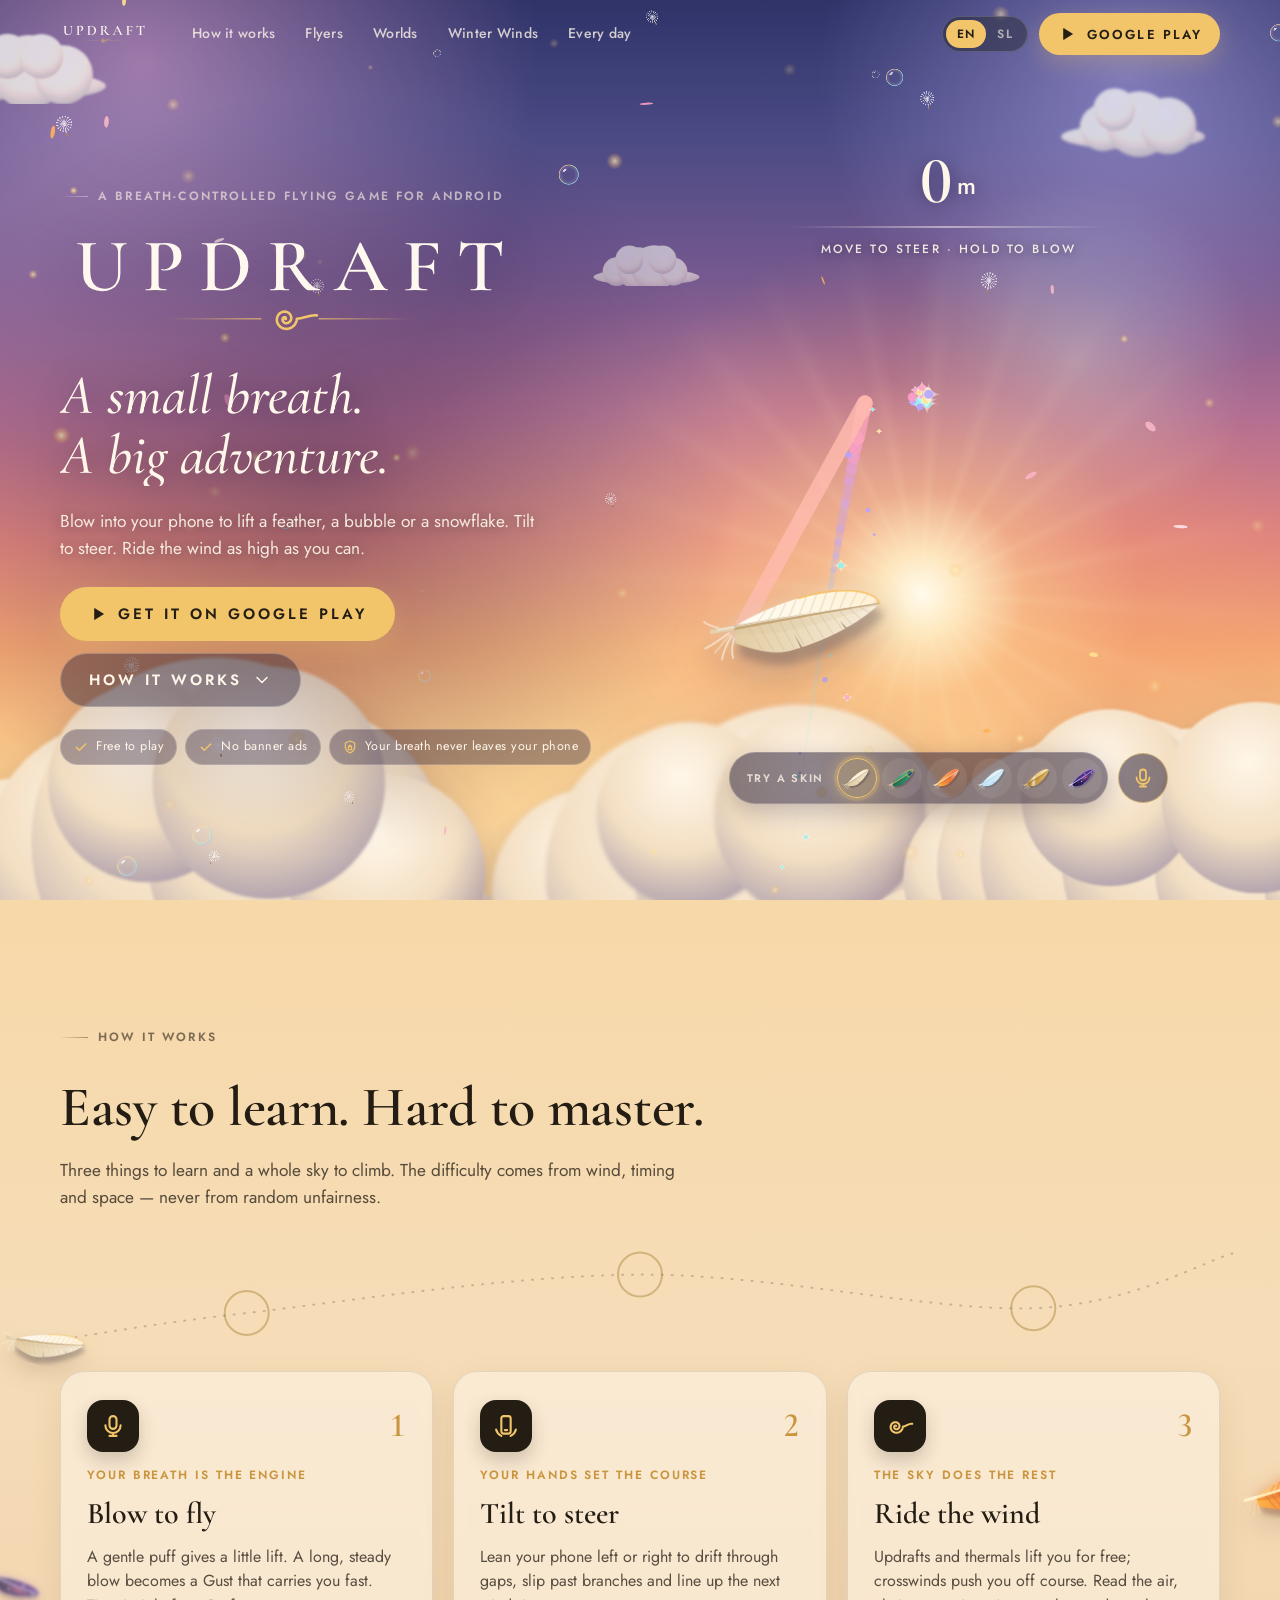
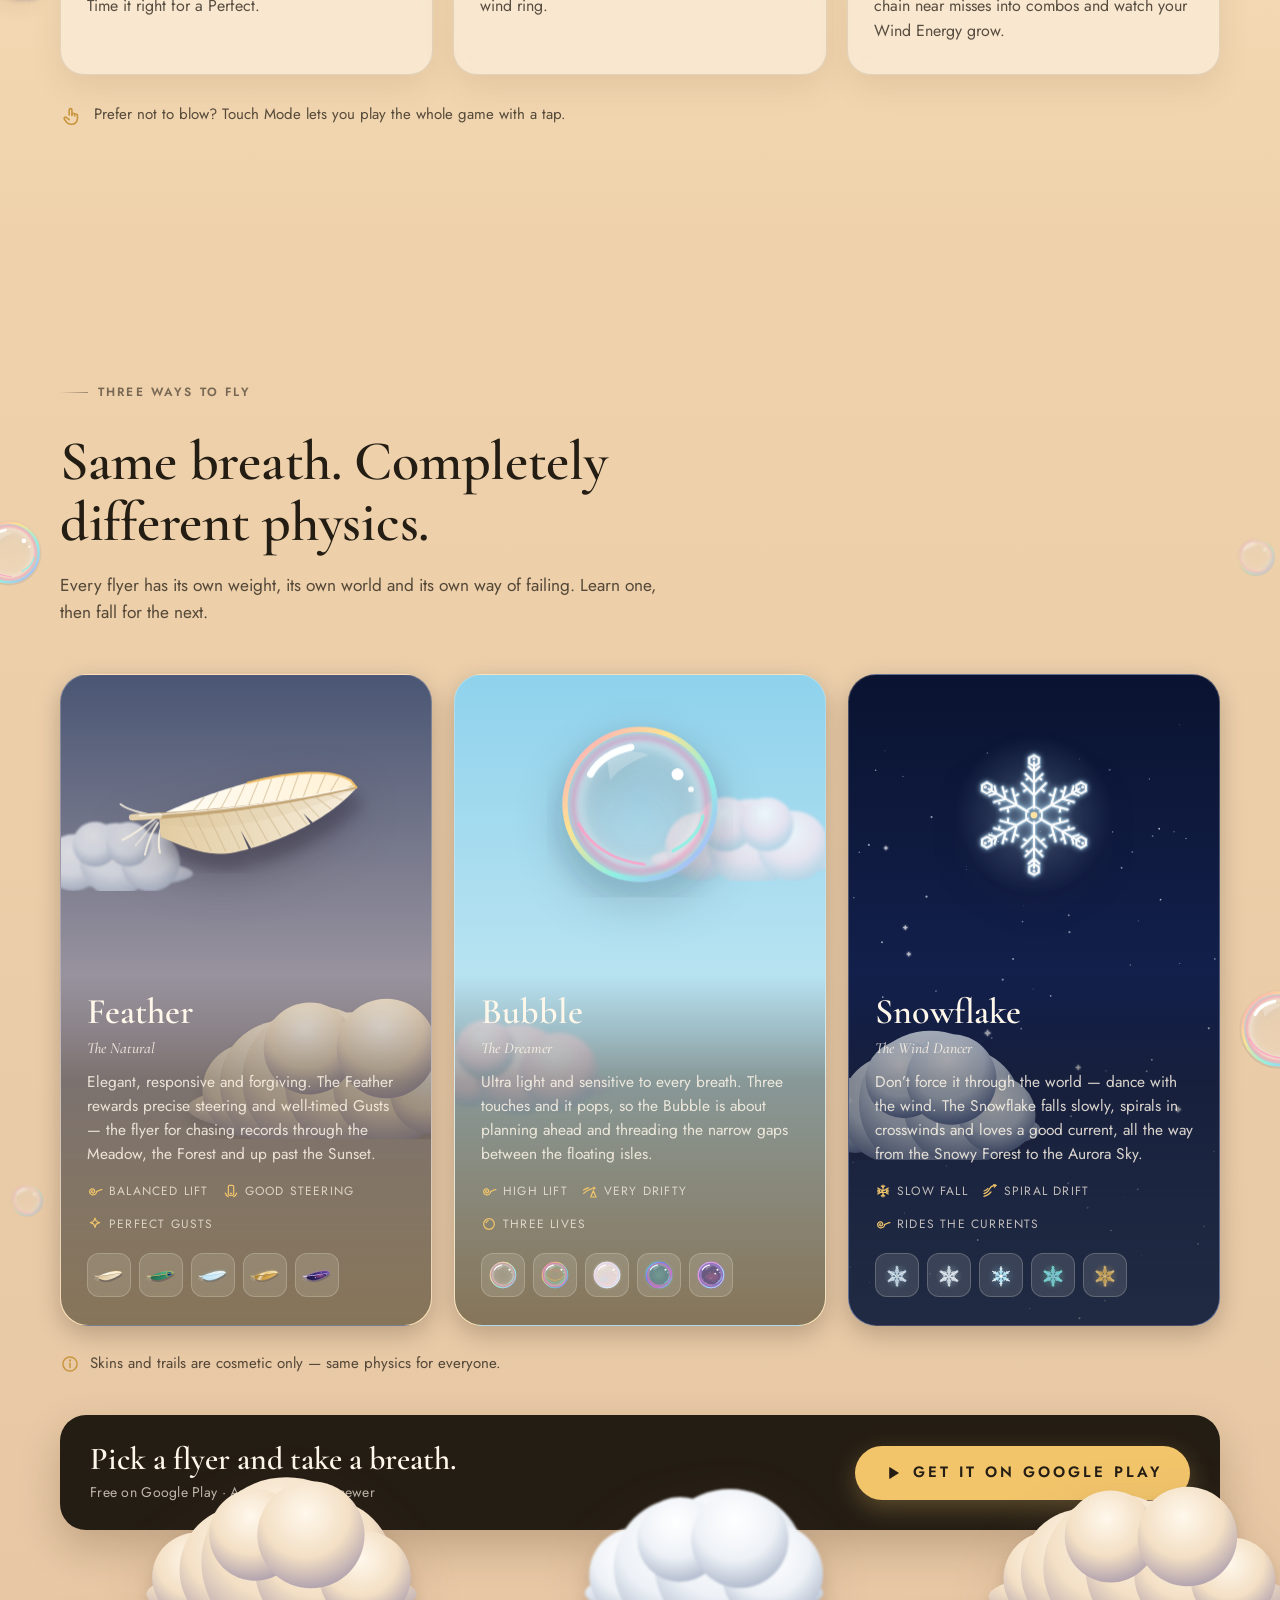
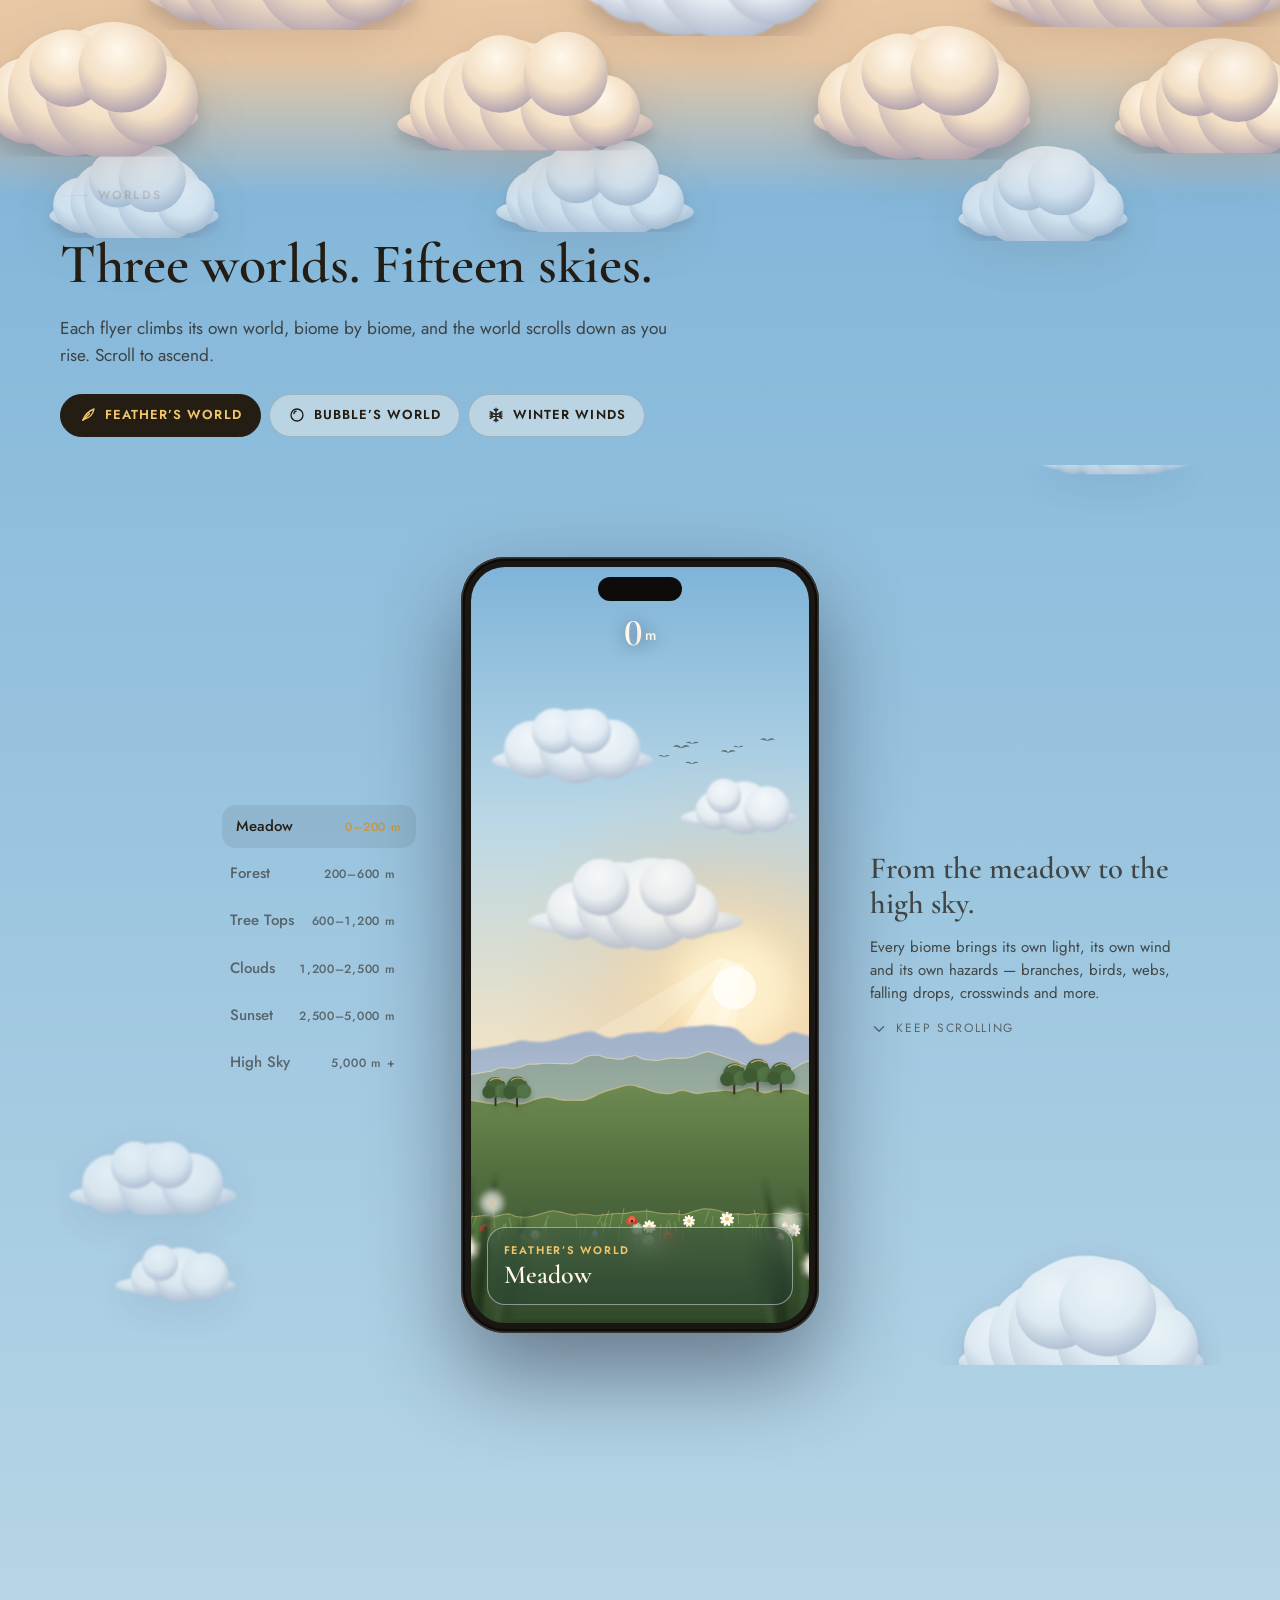
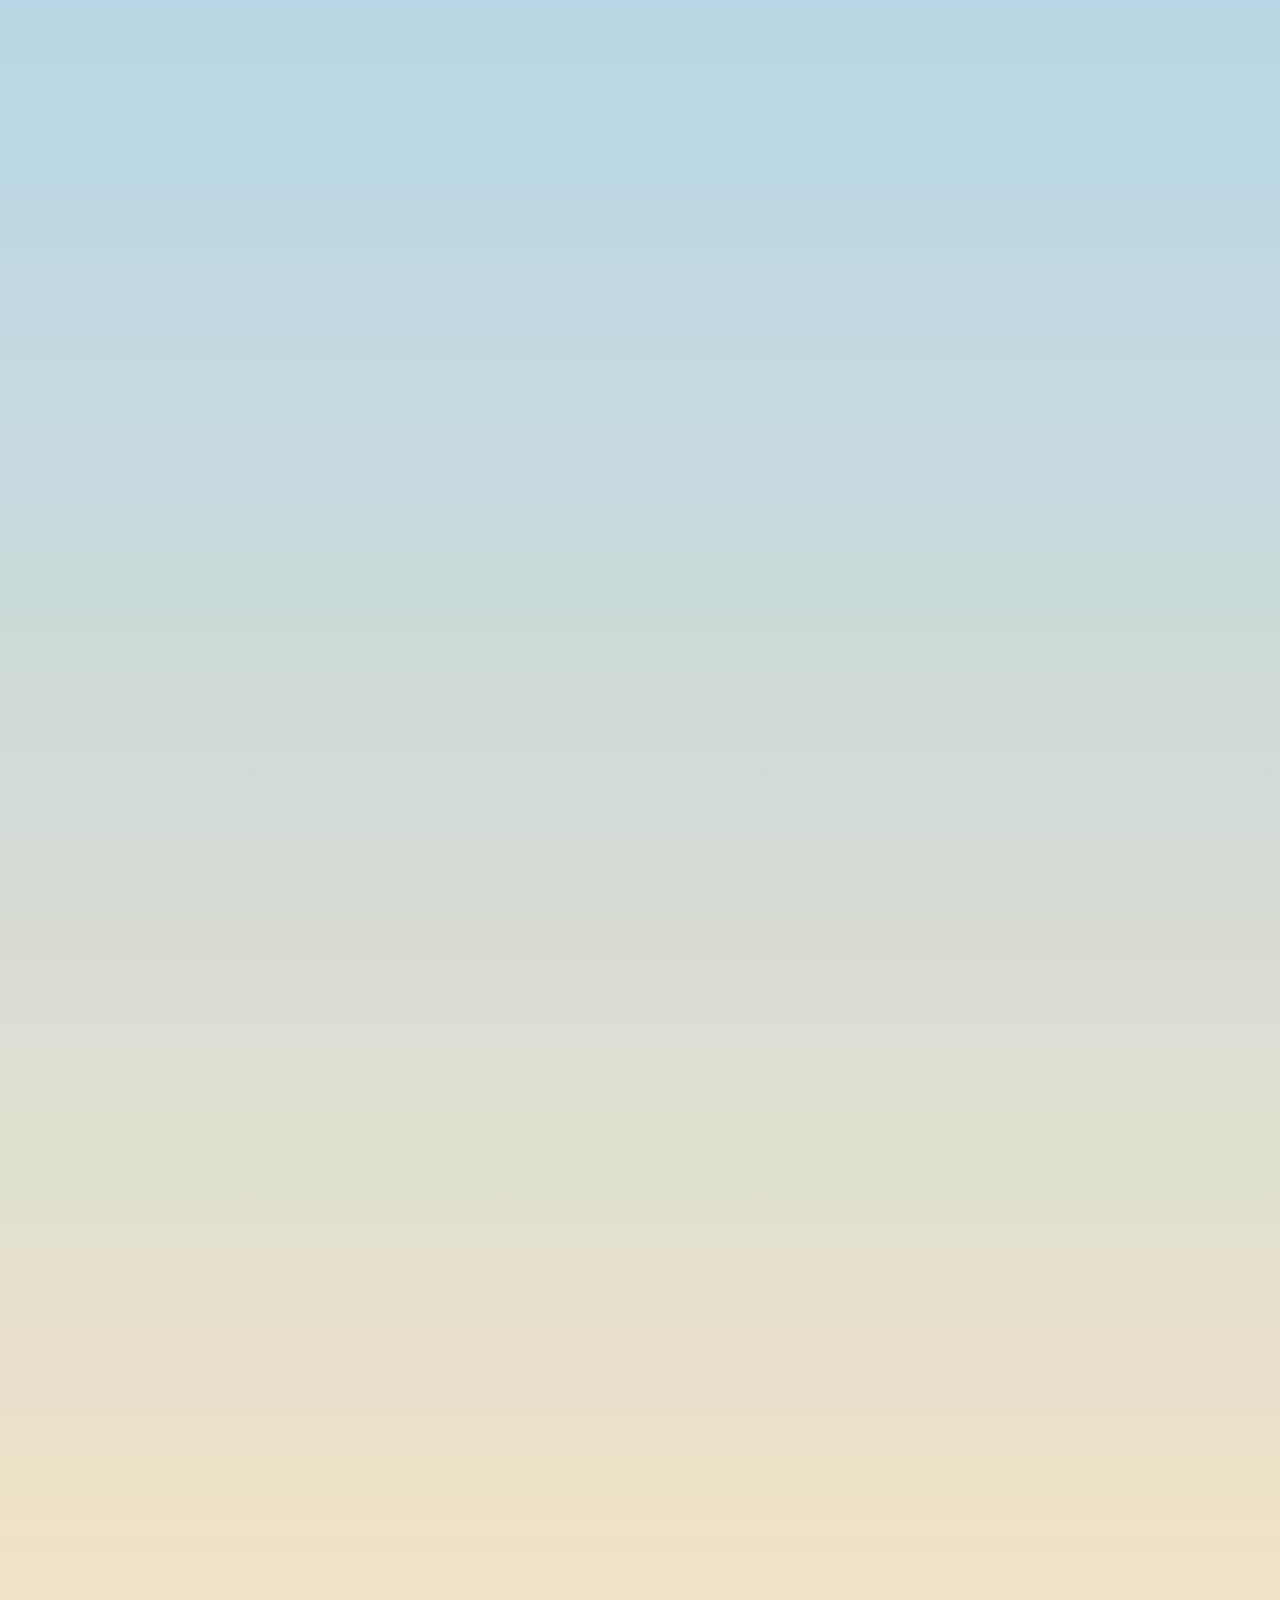
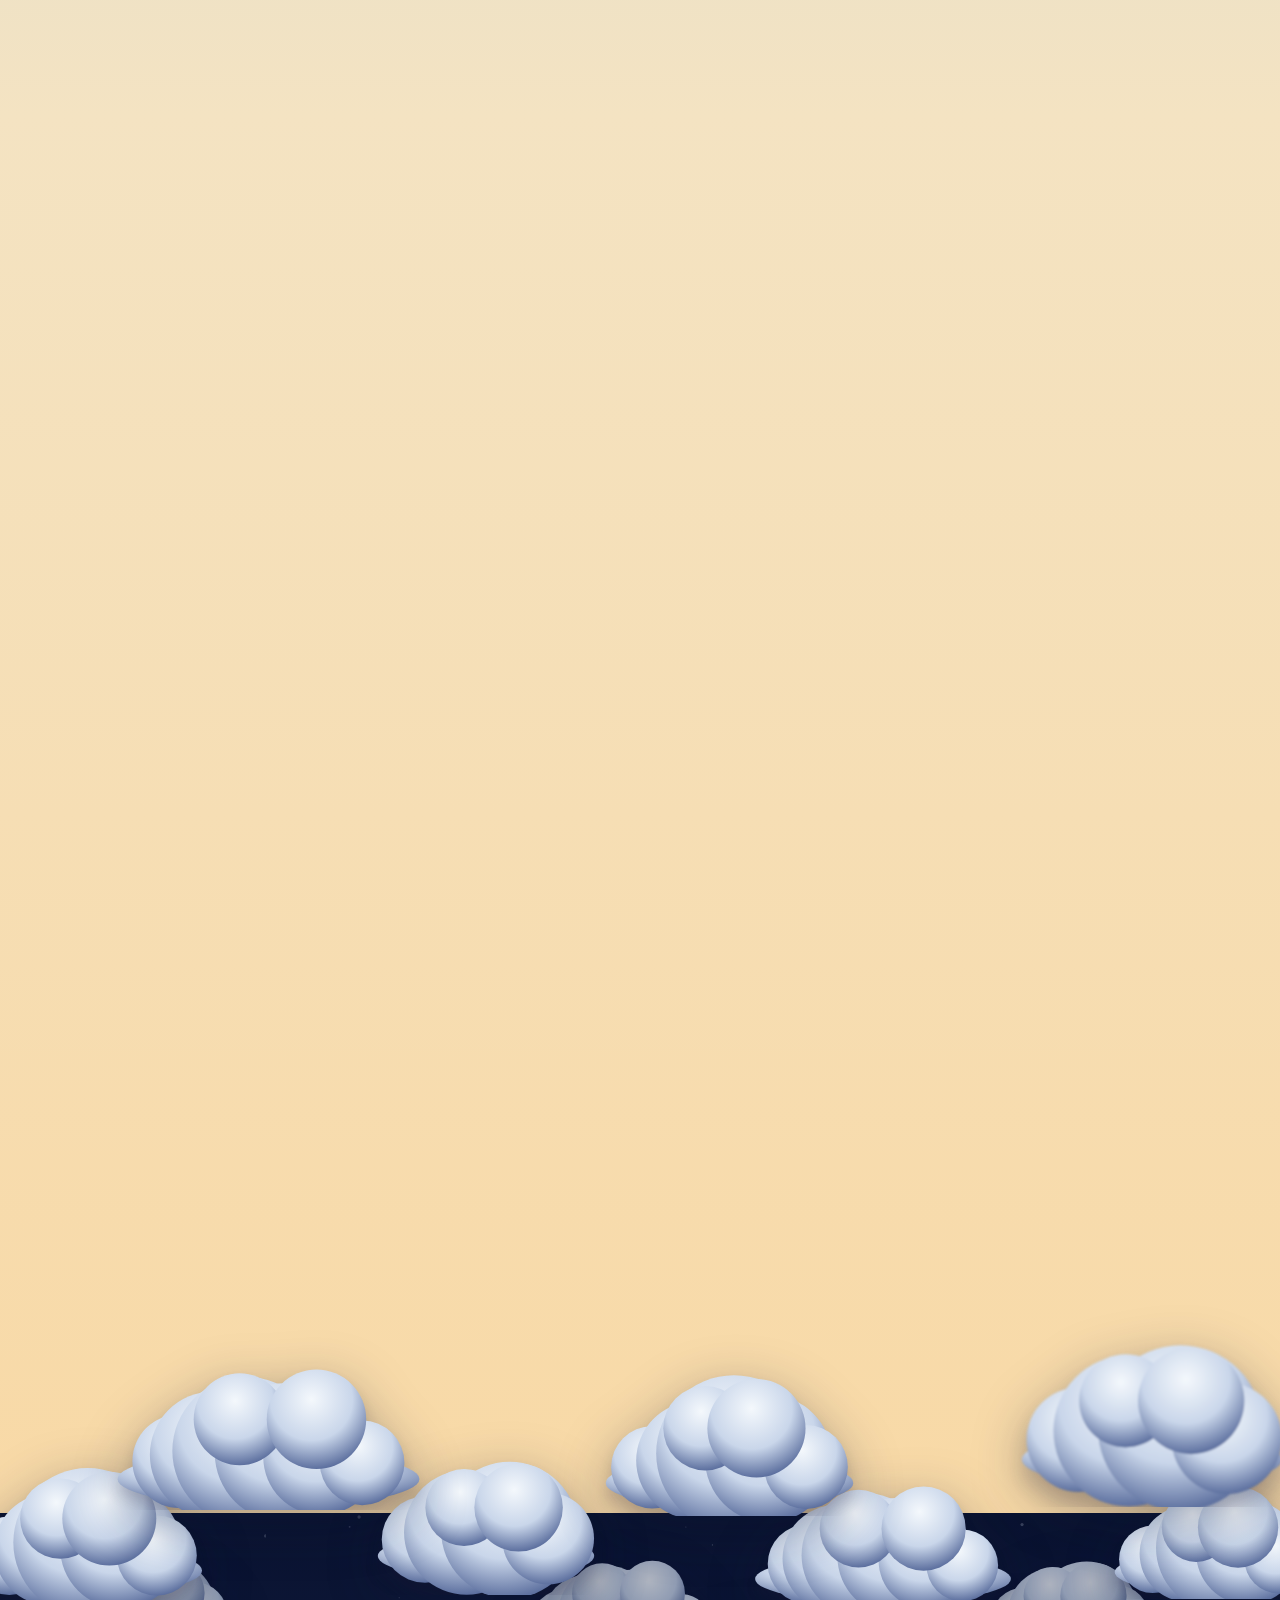
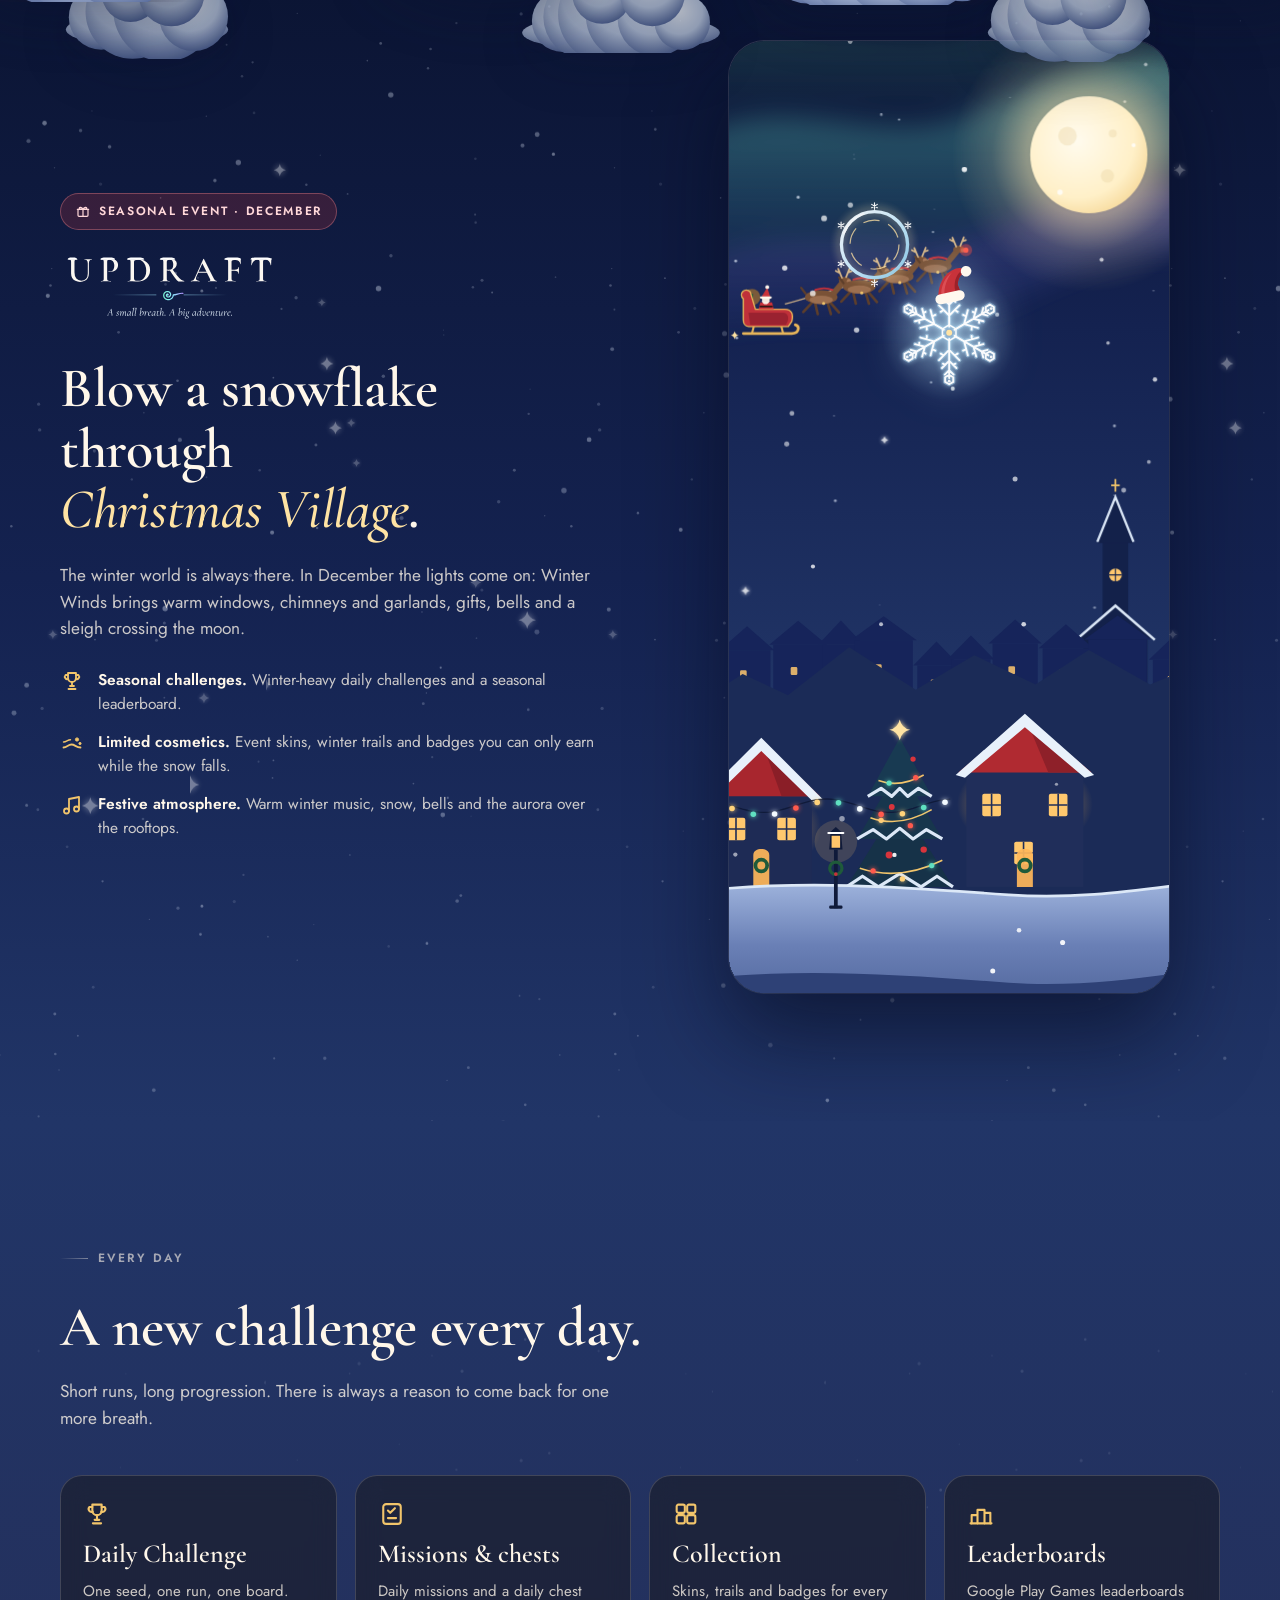
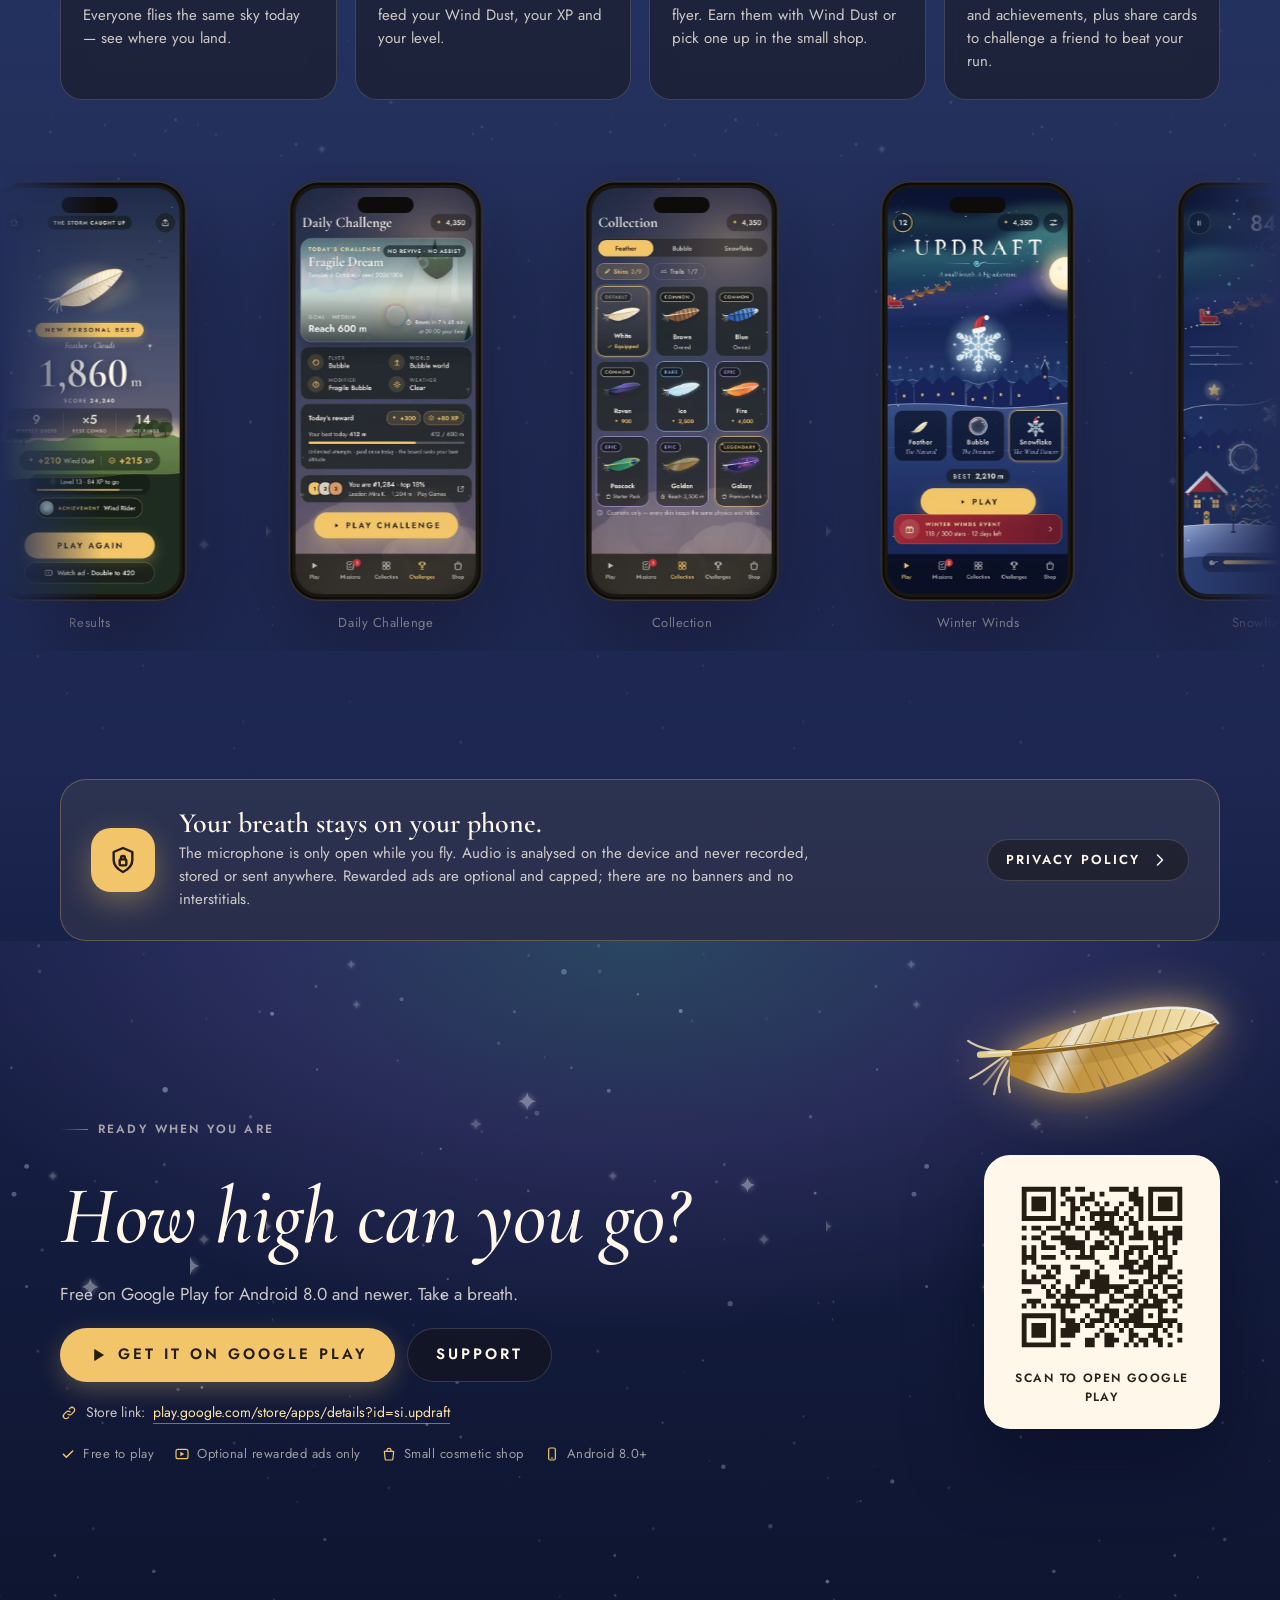
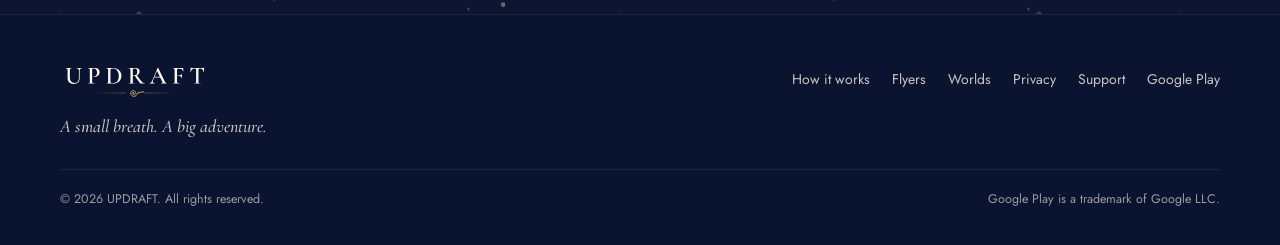
==== index.html @ f716f3a8 "UPDRAFT website" ====
<!DOCTYPE html>
<html lang="en" class="no-js">
<head>
<meta charset="utf-8">
<meta name="viewport" content="width=device-width, initial-scale=1, viewport-fit=cover">
<title>UPDRAFT — A small breath. A big adventure.</title>
<meta name="description" content="UPDRAFT is a breath-controlled flying game for Android. Blow into your phone to lift a feather, a bubble or a snowflake, tilt to steer and ride the wind as high as you can.">
<meta name="theme-color" content="#4A5674">
<link rel="canonical" href="https://deniskorinsek.github.io/Updraft-Web/">
<meta property="og:type" content="website">
<meta property="og:title" content="UPDRAFT — A small breath. A big adventure.">
<meta property="og:description" content="Blow into your phone to lift a feather, a bubble or a snowflake. Tilt to steer. Ride the wind as high as you can. Free on Google Play.">
<meta property="og:image" content="https://deniskorinsek.github.io/Updraft-Web/assets/brand/og.jpg">
<meta property="og:image:width" content="1200">
<meta property="og:image:height" content="630">
<meta property="og:url" content="https://deniskorinsek.github.io/Updraft-Web/">
<meta property="og:locale" content="en_US">
<meta property="og:locale:alternate" content="sl_SI">
<meta name="twitter:card" content="summary_large_image">
<link rel="icon" href="assets/brand/favicon-32.png" sizes="32x32">
<link rel="icon" href="assets/brand/icon.svg" type="image/svg+xml">
<link rel="apple-touch-icon" href="assets/brand/apple-touch-icon.png">
<link rel="manifest" href="site.webmanifest">
<link rel="preload" href="assets/fonts/cormorant-garamond-latin-600-normal.woff2" as="font" type="font/woff2" crossorigin>
<link rel="preload" href="assets/fonts/cormorant-garamond-latin-500-italic.woff2" as="font" type="font/woff2" crossorigin>
<link rel="preload" href="assets/fonts/jost-latin-400-normal.woff2" as="font" type="font/woff2" crossorigin>
<link rel="stylesheet" href="assets/fonts/fonts.css">
<link rel="stylesheet" href="css/site.css">
<script>document.documentElement.className = document.documentElement.className.replace('no-js', 'js');</script>
<script type="application/ld+json">
{"@context":"https://schema.org","@type":"VideoGame","name":"UPDRAFT","applicationCategory":"Game","operatingSystem":"Android","gamePlatform":"Android","description":"A breath-controlled flying game. Blow into your phone to lift a feather, a bubble or a snowflake, tilt to steer and ride the wind as high as you can.","offers":{"@type":"Offer","price":"0","priceCurrency":"EUR"},"genre":["Arcade","Casual","Skill"]}
</script>
</head>
<body>
<svg xmlns="http://www.w3.org/2000/svg" style="display:none"><symbol id="i-mic" viewBox="0 0 24 24"><path d="M12,3.5 H12 A3,3 0 0 1 15,6.5 V11.5 A3,3 0 0 1 12,14.5 H12 A3,3 0 0 1 9,11.5 V6.5 A3,3 0 0 1 12,3.5 Z" fill="none" stroke="currentColor" stroke-width="1.8" stroke-linecap="round" stroke-linejoin="round"/><path d="M5.5 11.5a6.5 6.5 0 0 0 13 0M12 18v2.5M9 20.5h6" fill="none" stroke="currentColor" stroke-width="1.8" stroke-linecap="round" stroke-linejoin="round"/></symbol><symbol id="i-tilt" viewBox="0 0 24 24"><path d="M10,3.5 H14 A2,2 0 0 1 16,5.5 V16.5 A2,2 0 0 1 14,18.5 H10 A2,2 0 0 1 8,16.5 V5.5 A2,2 0 0 1 10,3.5 Z" fill="none" stroke="currentColor" stroke-width="1.8" stroke-linecap="round" stroke-linejoin="round"/><path d="M3.5 15a8.5 8.5 0 0 0 4.5 5.5M20.5 15a8.5 8.5 0 0 1-4.5 5.5" fill="none" stroke="currentColor" stroke-width="1.8" stroke-linecap="round" stroke-linejoin="round"/><path d="M11 15.5h2" fill="none" stroke="currentColor" stroke-width="1.8" stroke-linecap="round" stroke-linejoin="round"/></symbol><symbol id="i-wind" viewBox="0 0 24 24"><path d="M8.69,11.93 L8.59,11.82 L8.47,11.73 L8.32,11.67 L8.14,11.63 L7.95,11.64 L7.75,11.69 L7.55,11.78 L7.36,11.92 L7.2,12.11 L7.07,12.33 L6.97,12.59 L6.93,12.88 L6.95,13.18 L7.02,13.49 L7.16,13.79 L7.35,14.08 L7.61,14.33 L7.92,14.54 L8.28,14.69 L8.68,14.78 L9.1,14.8 L9.53,14.73 L9.95,14.58 L10.36,14.36 L10.72,14.05 L11.04,13.67 L11.28,13.23 L11.45,12.73 L11.53,12.2 L11.51,11.65 L11.39,11.1 L11.17,10.56 L10.85,10.06 L10.43,9.62 L9.92,9.24 L9.35,8.96 L8.72,8.78 L8.05,8.72 L7.37,8.78 L6.7,8.96 L6.05,9.26 L5.46,9.69 L4.94,10.22 L4.52,10.85 L4.21,11.56 L4.02,12.32 L3.98,13.13 L4.08,13.94 L4.32,14.73 L4.72,15.48 L5.24,16.17 L5.89,16.75 L6.65,17.22 L7.49,17.56 L8.4,17.74 L9.33,17.76 L10.27,17.61 L11.18,17.29 L12.04,16.81 L12.81,16.18 L13.46,15.41 L13.97,14.52 L14.32,13.54 L14.5,12.5 C17.3,12.5 19.3,9.5 22.5,10.1" fill="none" stroke="currentColor" stroke-width="1.8" stroke-linecap="round" stroke-linejoin="round"/></symbol><symbol id="i-wind_dust" viewBox="0 0 24 24"><path d="M12 3c.6 4.2 2.8 6.4 7 7-4.2.6-6.4 2.8-7 7-.6-4.2-2.8-6.4-7-7 4.2-.6 6.4-2.8 7-7z" fill="currentColor"/></symbol><symbol id="i-leaderboard" viewBox="0 0 24 24"><path d="M4 20V13h5v7M9 20V8.5h6V20M15 20v-9h5v9" fill="none" stroke="currentColor" stroke-width="1.8" stroke-linecap="round" stroke-linejoin="round"/><path d="M3 20h18" fill="none" stroke="currentColor" stroke-width="1.8" stroke-linecap="round" stroke-linejoin="round"/></symbol><symbol id="i-calendar" viewBox="0 0 24 24"><path d="M6.5,5.5 H17.5 A2.5,2.5 0 0 1 20,8.0 V17.5 A2.5,2.5 0 0 1 17.5,20.0 H6.5 A2.5,2.5 0 0 1 4,17.5 V8.0 A2.5,2.5 0 0 1 6.5,5.5 Z" fill="none" stroke="currentColor" stroke-width="1.8" stroke-linecap="round" stroke-linejoin="round"/><path d="M4 10h16M8.5 3.5v4M15.5 3.5v4" fill="none" stroke="currentColor" stroke-width="1.8" stroke-linecap="round" stroke-linejoin="round"/></symbol><symbol id="i-challenges" viewBox="0 0 24 24"><path d="M8 4h8v5a4 4 0 0 1-8 0V4z" fill="none" stroke="currentColor" stroke-width="1.8" stroke-linecap="round" stroke-linejoin="round"/><path d="M8 6H5.5a2.5 2.5 0 0 0 2.8 4M16 6h2.5a2.5 2.5 0 0 1-2.8 4" fill="none" stroke="currentColor" stroke-width="1.8" stroke-linecap="round" stroke-linejoin="round"/><path d="M12 13v4M8.5 20h7M10 17h4" fill="none" stroke="currentColor" stroke-width="1.8" stroke-linecap="round" stroke-linejoin="round"/></symbol><symbol id="i-collection" viewBox="0 0 24 24"><path d="M5.5,4 H9.5 A1.5,1.5 0 0 1 11,5.5 V9.5 A1.5,1.5 0 0 1 9.5,11 H5.5 A1.5,1.5 0 0 1 4,9.5 V5.5 A1.5,1.5 0 0 1 5.5,4 Z" fill="none" stroke="currentColor" stroke-width="1.8" stroke-linecap="round" stroke-linejoin="round"/><path d="M14.5,4 H18.5 A1.5,1.5 0 0 1 20,5.5 V9.5 A1.5,1.5 0 0 1 18.5,11 H14.5 A1.5,1.5 0 0 1 13,9.5 V5.5 A1.5,1.5 0 0 1 14.5,4 Z" fill="none" stroke="currentColor" stroke-width="1.8" stroke-linecap="round" stroke-linejoin="round"/><path d="M5.5,13 H9.5 A1.5,1.5 0 0 1 11,14.5 V18.5 A1.5,1.5 0 0 1 9.5,20 H5.5 A1.5,1.5 0 0 1 4,18.5 V14.5 A1.5,1.5 0 0 1 5.5,13 Z" fill="none" stroke="currentColor" stroke-width="1.8" stroke-linecap="round" stroke-linejoin="round"/><path d="M14.5,13 H18.5 A1.5,1.5 0 0 1 20,14.5 V18.5 A1.5,1.5 0 0 1 18.5,20 H14.5 A1.5,1.5 0 0 1 13,18.5 V14.5 A1.5,1.5 0 0 1 14.5,13 Z" fill="none" stroke="currentColor" stroke-width="1.8" stroke-linecap="round" stroke-linejoin="round"/></symbol><symbol id="i-trail" viewBox="0 0 24 24"><path d="M3.5 16.5c3.5 0 4.5-3 8-3s4.5 3 9 3" fill="none" stroke="currentColor" stroke-width="1.8" stroke-linecap="round" stroke-linejoin="round"/><path d="M3.5 11c3 0 4-2.2 7-2.2" fill="none" stroke="currentColor" stroke-width="1.4" stroke-linecap="round" stroke-linejoin="round"/><path d="M15.4,8.5 a1.6,1.6 0 1,0 3.2,0 a1.6,1.6 0 1,0 -3.2,0" fill="currentColor"/><path d="M18.9,12.5 a1.1,1.1 0 1,0 2.2,0 a1.1,1.1 0 1,0 -2.2,0" fill="currentColor"/></symbol><symbol id="i-badge" viewBox="0 0 24 24"><path d="M6.5,9.5 a5.5,5.5 0 1,0 11.0,0 a5.5,5.5 0 1,0 -11.0,0" fill="none" stroke="currentColor" stroke-width="1.8" stroke-linecap="round" stroke-linejoin="round"/><path d="M9 14.2L7.6 20.5l4.4-2.3 4.4 2.3-1.4-6.3" fill="none" stroke="currentColor" stroke-width="1.8" stroke-linecap="round" stroke-linejoin="round"/></symbol><symbol id="i-privacy" viewBox="0 0 24 24"><path d="M12 3l7 3v6c0 4-3 7-7 9-4-2-7-5-7-9V6z" fill="none" stroke="currentColor" stroke-width="1.8" stroke-linecap="round" stroke-linejoin="round"/><path d="M10.5,11.5 H13.5 A1,1 0 0 1 14.5,12.5 V15.0 A1,1 0 0 1 13.5,16.0 H10.5 A1,1 0 0 1 9.5,15.0 V12.5 A1,1 0 0 1 10.5,11.5 Z" fill="none" stroke="currentColor" stroke-width="1.8" stroke-linecap="round" stroke-linejoin="round"/><path d="M10.5 11.5v-1a1.5 1.5 0 0 1 3 0v1" fill="none" stroke="currentColor" stroke-width="1.8" stroke-linecap="round" stroke-linejoin="round"/></symbol><symbol id="i-touch" viewBox="0 0 24 24"><path d="M10 11V5.5a1.5 1.5 0 0 1 3 0v6" fill="none" stroke="currentColor" stroke-width="1.8" stroke-linecap="round" stroke-linejoin="round"/><path d="M13 10.5a1.5 1.5 0 0 1 3 0v1.5M16 11.2a1.5 1.5 0 0 1 3 .3V15a6 6 0 0 1-6 6h-1.2a6 6 0 0 1-4.6-2.2L4.8 15.6a1.5 1.5 0 0 1 2.3-1.9L10 16" fill="none" stroke="currentColor" stroke-width="1.8" stroke-linecap="round" stroke-linejoin="round"/></symbol><symbol id="i-download" viewBox="0 0 24 24"><path d="M12 4v11M7.5 10.5L12 15l4.5-4.5" fill="none" stroke="currentColor" stroke-width="1.8" stroke-linecap="round" stroke-linejoin="round"/><path d="M5 19.5h14" fill="none" stroke="currentColor" stroke-width="1.8" stroke-linecap="round" stroke-linejoin="round"/></symbol><symbol id="i-external" viewBox="0 0 24 24"><path d="M14 4h6v6M20 4l-8.5 8.5" fill="none" stroke="currentColor" stroke-width="1.8" stroke-linecap="round" stroke-linejoin="round"/><path d="M18 14v4.5a1.5 1.5 0 0 1-1.5 1.5h-11A1.5 1.5 0 0 1 4 18.5v-11A1.5 1.5 0 0 1 5.5 6H10" fill="none" stroke="currentColor" stroke-width="1.8" stroke-linecap="round" stroke-linejoin="round"/></symbol><symbol id="i-language" viewBox="0 0 24 24"><path d="M3.5,12 a8.5,8.5 0 1,0 17.0,0 a8.5,8.5 0 1,0 -17.0,0" fill="none" stroke="currentColor" stroke-width="1.8" stroke-linecap="round" stroke-linejoin="round"/><path d="M3.5 12h17M12 3.5c2.5 2.4 3.6 5.2 3.6 8.5s-1.1 6.1-3.6 8.5c-2.5-2.4-3.6-5.2-3.6-8.5S9.5 5.9 12 3.5z" fill="none" stroke="currentColor" stroke-width="1.8" stroke-linecap="round" stroke-linejoin="round"/></symbol><symbol id="i-close" viewBox="0 0 24 24"><path d="M6 6l12 12M18 6L6 18" fill="none" stroke="currentColor" stroke-width="1.8" stroke-linecap="round" stroke-linejoin="round"/></symbol><symbol id="i-chevron_right" viewBox="0 0 24 24"><path d="M9 6l6 6-6 6" fill="none" stroke="currentColor" stroke-width="1.8" stroke-linecap="round" stroke-linejoin="round"/></symbol><symbol id="i-chevron_down" viewBox="0 0 24 24"><path d="M6 9l6 6 6-6" fill="none" stroke="currentColor" stroke-width="1.8" stroke-linecap="round" stroke-linejoin="round"/></symbol><symbol id="i-play" viewBox="0 0 24 24"><path d="M8 5.5v13l10.5-6.5z" fill="currentColor"/></symbol><symbol id="i-help" viewBox="0 0 24 24"><path d="M3.5,12 a8.5,8.5 0 1,0 17.0,0 a8.5,8.5 0 1,0 -17.0,0" fill="none" stroke="currentColor" stroke-width="1.8" stroke-linecap="round" stroke-linejoin="round"/><path d="M9.6 9.6a2.5 2.5 0 1 1 3.6 2.2c-.8.4-1.2 1-1.2 1.8v.4" fill="none" stroke="currentColor" stroke-width="1.8" stroke-linecap="round" stroke-linejoin="round"/><path d="M12 16.6v.4" fill="none" stroke="currentColor" stroke-width="2.4" stroke-linecap="round" stroke-linejoin="round"/></symbol><symbol id="i-feedback" viewBox="0 0 24 24"><path d="M5 4.5h14A1.5 1.5 0 0 1 20.5 6v8.5A1.5 1.5 0 0 1 19 16h-7.5L7 19.5V16H5a1.5 1.5 0 0 1-1.5-1.5V6A1.5 1.5 0 0 1 5 4.5z" fill="none" stroke="currentColor" stroke-width="1.8" stroke-linecap="round" stroke-linejoin="round"/><path d="M8 9h8M8 12h5" fill="none" stroke="currentColor" stroke-width="1.8" stroke-linecap="round" stroke-linejoin="round"/></symbol><symbol id="i-mic_off" viewBox="0 0 24 24"><path d="M9 9V6.5a3 3 0 0 1 6 0v5" fill="none" stroke="currentColor" stroke-width="1.8" stroke-linecap="round" stroke-linejoin="round"/><path d="M5.5 11.5a6.5 6.5 0 0 0 10.8 4.9M18.5 11.5c0 .7-.1 1.4-.3 2M12 18v2.5M9 20.5h6" fill="none" stroke="currentColor" stroke-width="1.8" stroke-linecap="round" stroke-linejoin="round"/><path d="M4 4l16 16" fill="none" stroke="currentColor" stroke-width="1.8" stroke-linecap="round" stroke-linejoin="round"/></symbol><symbol id="i-snowflake" viewBox="0 0 24 24"><path d="M12 3v18M4.2 7.5l15.6 9M4.2 16.5l15.6-9" fill="none" stroke="currentColor" stroke-width="1.8" stroke-linecap="round" stroke-linejoin="round"/><path d="M9.5 4.5L12 6.5l2.5-2M9.5 19.5l2.5-2 2.5 2M4 10.6l3 .6-.9 3M20 13.4l-3-.6.9-3M4 13.4l3-.6-.9-3M20 10.6l-3 .6.9 3" fill="none" stroke="currentColor" stroke-width="1.8" stroke-linecap="round" stroke-linejoin="round"/></symbol><symbol id="i-gift" viewBox="0 0 24 24"><path d="M6.0,9.5 H18.0 A1.5,1.5 0 0 1 19.5,11.0 V18.5 A1.5,1.5 0 0 1 18.0,20.0 H6.0 A1.5,1.5 0 0 1 4.5,18.5 V11.0 A1.5,1.5 0 0 1 6.0,9.5 Z" fill="none" stroke="currentColor" stroke-width="1.8" stroke-linecap="round" stroke-linejoin="round"/><path d="M3.5 9.5h17M12 9.5V20" fill="none" stroke="currentColor" stroke-width="1.8" stroke-linecap="round" stroke-linejoin="round"/><path d="M12 9.5c-1.6-3.4-5.6-3.6-5.6-1.4 0 1.4 3 1.4 5.6 1.4zm0 0c1.6-3.4 5.6-3.6 5.6-1.4 0 1.4-3 1.4-5.6 1.4z" fill="none" stroke="currentColor" stroke-width="1.8" stroke-linecap="round" stroke-linejoin="round"/></symbol><symbol id="i-sleigh" viewBox="0 0 24 24"><path d="M3.5 16.5h13.5c2 0 3.5-1.3 3.5-3" fill="none" stroke="currentColor" stroke-width="1.8" stroke-linecap="round" stroke-linejoin="round"/><path d="M5.5 16.5c-1.8-1.6-2.4-4-1.8-6.4h6.8l2.2 3.4h4.8" fill="none" stroke="currentColor" stroke-width="1.8" stroke-linecap="round" stroke-linejoin="round"/><path d="M7 16.5v2.5M14 16.5v2.5M5 19h12.5" fill="none" stroke="currentColor" stroke-width="1.8" stroke-linecap="round" stroke-linejoin="round"/><path d="M17.5 3.5l.8 1.7 1.9.3-1.4 1.3.3 1.9-1.6-.9-1.7.9.4-1.9-1.4-1.3 1.9-.3z" fill="currentColor"/></symbol><symbol id="i-perfect" viewBox="0 0 24 24"><path d="M12 3c.6 4.2 2.8 6.4 7 7-4.2.6-6.4 2.8-7 7-.6-4.2-2.8-6.4-7-7 4.2-.6 6.4-2.8 7-7z" fill="none" stroke="currentColor" stroke-width="1.8" stroke-linecap="round" stroke-linejoin="round"/></symbol><symbol id="i-near_miss" viewBox="0 0 24 24"><path d="M13 21l4-9.5 4 9.5z" fill="none" stroke="currentColor" stroke-width="1.8" stroke-linecap="round" stroke-linejoin="round"/><path d="M2.5 15.5C6 12 10 9.4 15.2 8.4" fill="none" stroke="currentColor" stroke-width="1.8" stroke-linecap="round" stroke-linejoin="round"/><path d="M2.5 10.6c2.2-1.7 4.6-2.9 7.4-3.6" fill="none" stroke="currentColor" stroke-width="1.8" stroke-linecap="round" stroke-linejoin="round"/><path d="M16.3,7.8 a1.7,1.7 0 1,0 3.4,0 a1.7,1.7 0 1,0 -3.4,0" fill="currentColor"/></symbol><symbol id="i-missions" viewBox="0 0 24 24"><path d="M7.0,3.5 H17.0 A2.5,2.5 0 0 1 19.5,6.0 V18.0 A2.5,2.5 0 0 1 17.0,20.5 H7.0 A2.5,2.5 0 0 1 4.5,18.0 V6.0 A2.5,2.5 0 0 1 7.0,3.5 Z" fill="none" stroke="currentColor" stroke-width="1.8" stroke-linecap="round" stroke-linejoin="round"/><path d="M8.5 9l2 2 4-4M8.5 15.5h7" fill="none" stroke="currentColor" stroke-width="1.8" stroke-linecap="round" stroke-linejoin="round"/></symbol><symbol id="i-chest" viewBox="0 0 24 24"><path d="M6,10 H18 A2,2 0 0 1 20,12 V18 A2,2 0 0 1 18,20 H6 A2,2 0 0 1 4,18 V12 A2,2 0 0 1 6,10 Z" fill="none" stroke="currentColor" stroke-width="1.8" stroke-linecap="round" stroke-linejoin="round"/><path d="M3.5 6.8h17V10h-17z" fill="none" stroke="currentColor" stroke-width="1.8" stroke-linecap="round" stroke-linejoin="round"/><path d="M12 6.8V20" fill="none" stroke="currentColor" stroke-width="1.8" stroke-linecap="round" stroke-linejoin="round"/><path d="M12 6.8c-1.5-3-5-3.2-5-1.2 0 1.3 2.6 1.2 5 1.2zm0 0c1.5-3 5-3.2 5-1.2 0 1.3-2.6 1.2-5 1.2z" fill="none" stroke="currentColor" stroke-width="1.8" stroke-linecap="round" stroke-linejoin="round"/></symbol><symbol id="i-altitude" viewBox="0 0 24 24"><path d="M12 20V5M6.5 10.5L12 5l5.5 5.5" fill="none" stroke="currentColor" stroke-width="1.8" stroke-linecap="round" stroke-linejoin="round"/><path d="M5 20h14" fill="none" stroke="currentColor" stroke-width="1.8" stroke-linecap="round" stroke-linejoin="round"/></symbol><symbol id="i-feather" viewBox="0 0 24 24"><path d="M5 19C8.5 11 13 6.5 20 4c-1.2 6.5-5.5 11.5-12.6 13.6" fill="none" stroke="currentColor" stroke-width="1.8" stroke-linecap="round" stroke-linejoin="round"/><path d="M5 19l9-9" fill="none" stroke="currentColor" stroke-width="1.8" stroke-linecap="round" stroke-linejoin="round"/></symbol><symbol id="i-bubble" viewBox="0 0 24 24"><path d="M4,12 a8,8 0 1,0 16,0 a8,8 0 1,0 -16,0" fill="none" stroke="currentColor" stroke-width="1.8" stroke-linecap="round" stroke-linejoin="round"/><path d="M7.8 10a4.6 4.6 0 0 1 3-3.2" fill="none" stroke="currentColor" stroke-width="1.8" stroke-linecap="round" stroke-linejoin="round"/></symbol><symbol id="i-star" viewBox="0 0 24 24"><path d="M12 3.6l2.5 5.2 5.7.8-4.1 4 1 5.6-5.1-2.7-5.1 2.7 1-5.6-4.1-4 5.7-.8z" fill="none" stroke="currentColor" stroke-width="1.8" stroke-linecap="round" stroke-linejoin="round"/></symbol><symbol id="i-check" viewBox="0 0 24 24"><path d="M5 12.5l4.5 4.5L19 7.5" fill="none" stroke="currentColor" stroke-width="2.2" stroke-linecap="round" stroke-linejoin="round"/></symbol><symbol id="i-level" viewBox="0 0 24 24"><path d="M12 3.5l7.5 4.3v8.4L12 20.5l-7.5-4.3V7.8z" fill="none" stroke="currentColor" stroke-width="1.8" stroke-linecap="round" stroke-linejoin="round"/><path d="M9.5 12.5l2 2 3.5-4" fill="none" stroke="currentColor" stroke-width="1.8" stroke-linecap="round" stroke-linejoin="round"/></symbol><symbol id="i-gust_window" viewBox="0 0 24 24"><path d="M4.5,12 a7.5,7.5 0 1,0 15.0,0 a7.5,7.5 0 1,0 -15.0,0" fill="none" stroke="currentColor" stroke-width="1.4" stroke-linecap="round" stroke-linejoin="round"/><path d="M12 2.5v2M12 19.5v2M2.5 12h2M19.5 12h2" fill="none" stroke="currentColor" stroke-width="1.8" stroke-linecap="round" stroke-linejoin="round"/><path d="M12 8.6c.3 2 1.3 3 3.4 3.4-2 .3-3 1.3-3.4 3.4-.3-2-1.3-3-3.4-3.4 2-.3 3-1.3 3.4-3.4z" fill="currentColor"/></symbol><symbol id="i-slipstream" viewBox="0 0 24 24"><path d="M3 16c4-1 7-4 9-8s5-4.5 9-4.5" fill="none" stroke="currentColor" stroke-width="1.8" stroke-linecap="round" stroke-linejoin="round"/><path d="M3 20c4.5-.8 8-3.2 10.6-6.6" fill="none" stroke="currentColor" stroke-width="1.8" stroke-linecap="round" stroke-linejoin="round"/><path d="M3 12c2.6-.6 4.6-2 6-3.8" fill="none" stroke="currentColor" stroke-width="1.8" stroke-linecap="round" stroke-linejoin="round"/><path d="M17.5 2.4l3.5 1.1-2.4 2.8" fill="none" stroke="currentColor" stroke-width="1.8" stroke-linecap="round" stroke-linejoin="round"/></symbol><symbol id="i-shop" viewBox="0 0 24 24"><path d="M5 8h14l-1.2 11.5a1.5 1.5 0 0 1-1.5 1.5H7.7a1.5 1.5 0 0 1-1.5-1.5L5 8z" fill="none" stroke="currentColor" stroke-width="1.8" stroke-linecap="round" stroke-linejoin="round"/><path d="M9 8V6.5a3 3 0 0 1 6 0V8" fill="none" stroke="currentColor" stroke-width="1.8" stroke-linecap="round" stroke-linejoin="round"/></symbol><symbol id="i-ad" viewBox="0 0 24 24"><path d="M6,5 H18 A3,3 0 0 1 21,8 V16 A3,3 0 0 1 18,19 H6 A3,3 0 0 1 3,16 V8 A3,3 0 0 1 6,5 Z" fill="none" stroke="currentColor" stroke-width="1.8" stroke-linecap="round" stroke-linejoin="round"/><path d="M10 9.5v5l4.5-2.5z" fill="currentColor"/></symbol><symbol id="i-phone" viewBox="0 0 24 24"><path d="M9.2,3 H14.8 A2.2,2.2 0 0 1 17,5.2 V18.8 A2.2,2.2 0 0 1 14.8,21 H9.2 A2.2,2.2 0 0 1 7,18.8 V5.2 A2.2,2.2 0 0 1 9.2,3 Z" fill="none" stroke="currentColor" stroke-width="1.8" stroke-linecap="round" stroke-linejoin="round"/><path d="M11 18h2" fill="none" stroke="currentColor" stroke-width="1.8" stroke-linecap="round" stroke-linejoin="round"/></symbol><symbol id="i-calibrate" viewBox="0 0 24 24"><path d="M4.5,12 a7.5,7.5 0 1,0 15.0,0 a7.5,7.5 0 1,0 -15.0,0" fill="none" stroke="currentColor" stroke-width="1.8" stroke-linecap="round" stroke-linejoin="round"/><path d="M9,12 a3,3 0 1,0 6,0 a3,3 0 1,0 -6,0" fill="none" stroke="currentColor" stroke-width="1.8" stroke-linecap="round" stroke-linejoin="round"/><path d="M12 2.5v3M12 18.5v3M2.5 12h3M18.5 12h3" fill="none" stroke="currentColor" stroke-width="1.8" stroke-linecap="round" stroke-linejoin="round"/></symbol><symbol id="i-trash" viewBox="0 0 24 24"><path d="M4.5 7h15M9.5 7V5h5v2" fill="none" stroke="currentColor" stroke-width="1.8" stroke-linecap="round" stroke-linejoin="round"/><path d="M6.5 7l1 12.5h9l1-12.5" fill="none" stroke="currentColor" stroke-width="1.8" stroke-linecap="round" stroke-linejoin="round"/><path d="M10.2 10.5v6M13.8 10.5v6" fill="none" stroke="currentColor" stroke-width="1.8" stroke-linecap="round" stroke-linejoin="round"/></symbol><symbol id="i-cloud_off" viewBox="0 0 24 24"><path d="M7 18.5a4.5 4.5 0 0 1-.5-9 6 6 0 0 1 11.6 1.6 3.7 3.7 0 0 1-.6 7.4z" fill="none" stroke="currentColor" stroke-width="1.8" stroke-linecap="round" stroke-linejoin="round"/><path d="M4 4l16 16" fill="none" stroke="currentColor" stroke-width="1.8" stroke-linecap="round" stroke-linejoin="round"/></symbol><symbol id="i-sound_on" viewBox="0 0 24 24"><path d="M4 9.5h3.5L12 5.5v13l-4.5-4H4z" fill="none" stroke="currentColor" stroke-width="1.8" stroke-linecap="round" stroke-linejoin="round"/><path d="M15.5 9a4 4 0 0 1 0 6M18 6.5a7.5 7.5 0 0 1 0 11" fill="none" stroke="currentColor" stroke-width="1.8" stroke-linecap="round" stroke-linejoin="round"/></symbol><symbol id="i-music_on" viewBox="0 0 24 24"><path d="M9 18V6l10-2v12" fill="none" stroke="currentColor" stroke-width="1.8" stroke-linecap="round" stroke-linejoin="round"/><path d="M4.0,18 a2.5,2.5 0 1,0 5.0,0 a2.5,2.5 0 1,0 -5.0,0" fill="none" stroke="currentColor" stroke-width="1.8" stroke-linecap="round" stroke-linejoin="round"/><path d="M14.0,16 a2.5,2.5 0 1,0 5.0,0 a2.5,2.5 0 1,0 -5.0,0" fill="none" stroke="currentColor" stroke-width="1.8" stroke-linecap="round" stroke-linejoin="round"/></symbol><symbol id="i-hand" viewBox="0 0 24 24"><path d="M8 12V6.5a1.4 1.4 0 0 1 2.8 0V11M10.8 10.5V5.2a1.4 1.4 0 0 1 2.8 0v5.3M13.6 10.5V6.4a1.4 1.4 0 0 1 2.8 0V14a6 6 0 0 1-6 6h-.4a5 5 0 0 1-4.1-2.2L3.6 14a1.5 1.5 0 0 1 2.3-1.9L8 14" fill="none" stroke="currentColor" stroke-width="1.8" stroke-linecap="round" stroke-linejoin="round"/></symbol><symbol id="i-info" viewBox="0 0 24 24"><path d="M3.5,12 a8.5,8.5 0 1,0 17.0,0 a8.5,8.5 0 1,0 -17.0,0" fill="none" stroke="currentColor" stroke-width="1.8" stroke-linecap="round" stroke-linejoin="round"/><path d="M12 11v5.2" fill="none" stroke="currentColor" stroke-width="1.8" stroke-linecap="round" stroke-linejoin="round"/><path d="M12 7.6v.4" fill="none" stroke="currentColor" stroke-width="2.4" stroke-linecap="round" stroke-linejoin="round"/></symbol><symbol id="i-crown" viewBox="0 0 24 24"><path d="M4 17.5L3 8l5 4 4-6.5 4 6.5 5-4-1 9.5z" fill="none" stroke="currentColor" stroke-width="1.8" stroke-linecap="round" stroke-linejoin="round"/><path d="M5 20.5h14" fill="none" stroke="currentColor" stroke-width="1.8" stroke-linecap="round" stroke-linejoin="round"/></symbol><symbol id="i-friends" viewBox="0 0 24 24"><path d="M5.8,8.5 a3.2,3.2 0 1,0 6.4,0 a3.2,3.2 0 1,0 -6.4,0" fill="none" stroke="currentColor" stroke-width="1.8" stroke-linecap="round" stroke-linejoin="round"/><path d="M3.5 19.5c.6-3.2 2.8-5 5.5-5s4.9 1.8 5.5 5" fill="none" stroke="currentColor" stroke-width="1.8" stroke-linecap="round" stroke-linejoin="round"/><path d="M15.2 5.6a3.1 3.1 0 0 1 0 5.8M17.5 14.8c1.6.7 2.6 2.3 3 4.7" fill="none" stroke="currentColor" stroke-width="1.8" stroke-linecap="round" stroke-linejoin="round"/></symbol><symbol id="i-share" viewBox="0 0 24 24"><path d="M12 4v11M7.5 8.5L12 4l4.5 4.5" fill="none" stroke="currentColor" stroke-width="1.8" stroke-linecap="round" stroke-linejoin="round"/><path d="M5 13v5.5A1.5 1.5 0 0 0 6.5 20h11a1.5 1.5 0 0 0 1.5-1.5V13" fill="none" stroke="currentColor" stroke-width="1.8" stroke-linecap="round" stroke-linejoin="round"/></symbol><symbol id="i-warning" viewBox="0 0 24 24"><path d="M12 4.2L21 19.5H3z" fill="none" stroke="currentColor" stroke-width="1.8" stroke-linecap="round" stroke-linejoin="round"/><path d="M12 10v4.2" fill="none" stroke="currentColor" stroke-width="1.8" stroke-linecap="round" stroke-linejoin="round"/><path d="M12 16.8v.4" fill="none" stroke="currentColor" stroke-width="2.4" stroke-linecap="round" stroke-linejoin="round"/></symbol><symbol id="i-refresh" viewBox="0 0 24 24"><path d="M19 12a7 7 0 1 1-2.05-4.95" fill="none" stroke="currentColor" stroke-width="1.8" stroke-linecap="round" stroke-linejoin="round"/><path d="M19 4.5v3.6h-3.6" fill="none" stroke="currentColor" stroke-width="1.8" stroke-linecap="round" stroke-linejoin="round"/></symbol><symbol id="i-wifi_off" viewBox="0 0 24 24"><path d="M3.5 9a13 13 0 0 1 4.6-2.7M12 6a13 13 0 0 1 8.5 3" fill="none" stroke="currentColor" stroke-width="1.8" stroke-linecap="round" stroke-linejoin="round"/><path d="M6.5 12.5a8 8 0 0 1 3-1.8M15.5 11a8 8 0 0 1 2 1.5" fill="none" stroke="currentColor" stroke-width="1.8" stroke-linecap="round" stroke-linejoin="round"/><path d="M9.5 15.8a4 4 0 0 1 5 0" fill="none" stroke="currentColor" stroke-width="1.8" stroke-linecap="round" stroke-linejoin="round"/><path d="M4 4l16 16" fill="none" stroke="currentColor" stroke-width="1.8" stroke-linecap="round" stroke-linejoin="round"/></symbol><symbol id="i-eye" viewBox="0 0 24 24"><path d="M2.5 12s3.5-6.5 9.5-6.5S21.5 12 21.5 12 18 18.5 12 18.5 2.5 12 2.5 12z" fill="none" stroke="currentColor" stroke-width="1.8" stroke-linecap="round" stroke-linejoin="round"/><path d="M9,12 a3,3 0 1,0 6,0 a3,3 0 1,0 -6,0" fill="none" stroke="currentColor" stroke-width="1.8" stroke-linecap="round" stroke-linejoin="round"/></symbol><symbol id="i-settings" viewBox="0 0 24 24"><path d="M4 7h10M18 7h2M4 17h4M12 17h8" fill="none" stroke="currentColor" stroke-width="1.8" stroke-linecap="round" stroke-linejoin="round"/><path d="M14,7 a2,2 0 1,0 4,0 a2,2 0 1,0 -4,0" fill="none" stroke="currentColor" stroke-width="1.8" stroke-linecap="round" stroke-linejoin="round"/><path d="M8,17 a2,2 0 1,0 4,0 a2,2 0 1,0 -4,0" fill="none" stroke="currentColor" stroke-width="1.8" stroke-linecap="round" stroke-linejoin="round"/></symbol><symbol id="i-link" viewBox="0 0 24 24"><path d="M10.5 13.5a3.5 3.5 0 0 0 5 0l3-3a3.5 3.5 0 0 0-5-5l-1 1" fill="none" stroke="currentColor" stroke-width="1.8" stroke-linecap="round" stroke-linejoin="round"/><path d="M13.5 10.5a3.5 3.5 0 0 0-5 0l-3 3a3.5 3.5 0 0 0 5 5l1-1" fill="none" stroke="currentColor" stroke-width="1.8" stroke-linecap="round" stroke-linejoin="round"/></symbol><symbol id="i-menu" viewBox="0 0 24 24"><path d="M4 7h16M4 12h16M4 17h16" fill="none" stroke="currentColor" stroke-width="1.8" stroke-linecap="round"/></symbol></svg>

<header class="nav" id="nav">
  <div class="wrap">
    <a class="nav-brand" href="#top" aria-label="UPDRAFT"><img src="assets/brand/wordmark.svg" alt="UPDRAFT" width="1200" height="300"></a>
    <nav class="nav-links" aria-label="Sections">
      <a href="#how" data-i18n="nav.how">How it works</a>
      <a href="#flyers" data-i18n="nav.flyers">Flyers</a>
      <a href="#worlds" data-i18n="nav.worlds">Worlds</a>
      <a href="#winter" data-i18n="nav.winter">Winter Winds</a>
      <a href="#daily" data-i18n="nav.daily">Every day</a>
    </nav>
    <div class="nav-right">
      <div class="lang" role="group" aria-label="Language">
        <button type="button" data-lang-set="en" aria-pressed="true" lang="en">EN</button>
        <button type="button" data-lang-set="sl" aria-pressed="false" lang="sl">SL</button>
      </div>
      <a class="btn btn-primary btn-sm btn-nav" href="https://play.google.com/store/apps/details?id=si.updraft" data-play rel="noopener"><svg class="icon" aria-hidden="true"><use href="#i-play"/></svg><span data-i18n="nav.cta">Google Play</span></a>
      <button class="nav-menu" id="menu-btn" type="button" aria-expanded="false" aria-controls="menu" aria-label="Menu"><svg class="icon" aria-hidden="true"><use href="#i-chevron_down"/></svg></button>
    </div>
  </div>
  <div class="nav-progress" aria-hidden="true"><span class="np-bar" id="np-bar"></span><img class="np-feather" id="np-feather" src="assets/flyers/feather_white.svg" alt="" width="217" height="113"></div>
</header>
<div class="nav-sheet" id="menu">
  <a href="#how" data-i18n="nav.how">How it works</a>
  <a href="#flyers" data-i18n="nav.flyers">Flyers</a>
  <a href="#worlds" data-i18n="nav.worlds">Worlds</a>
  <a href="#winter" data-i18n="nav.winter">Winter Winds</a>
  <a href="#daily" data-i18n="nav.daily">Every day</a>
  <a class="btn btn-primary" href="https://play.google.com/store/apps/details?id=si.updraft" data-play rel="noopener"><svg class="icon" aria-hidden="true"><use href="#i-play"/></svg><span data-i18n="hero.cta">Get it on Google Play</span></a>
</div>

<main id="top">

<!-- ======================================================= HERO -->
<section class="hero" id="hero">
  <div class="sky" id="hero-sky" aria-hidden="true">
    <div class="sky-layer sky-gold"></div>
    <div class="sky-layer sky-dusk" id="sky-dusk"></div>
    <div class="sky-layer sky-night" id="sky-night"></div>
    <div class="sky-layer sky-stars" id="sky-stars"></div>
    <div class="leak leak-1"></div>
    <div class="leak leak-2"></div>
    <div class="leak leak-3"></div>
    <div class="leak leak-4"></div>
    <div class="sun" id="sun"><div class="sun-rays"></div><div class="sun-core"></div></div>
  </div>
  <div class="hero-clouds" id="hero-clouds" aria-hidden="true">
    <div class="cl cl-a" data-climb=".22" style="--t:3%;--l:-5%;--w:14%;--dd:150s;--o:.8"><img src="assets/world/cloud_soft_01.svg" alt=""></div>
    <div class="cl cl-b" data-climb=".32" style="--t:27%;--l:46%;--w:9%;--dd:120s;--o:.6"><img src="assets/world/cloud_soft_03.svg" alt=""></div>
    <div class="cl cl-c" data-climb=".4" style="--t:9%;--l:82%;--w:13%;--dd:170s;--o:.75"><img src="assets/world/cloud_soft_02.svg" alt=""></div>
    <div class="cl cl-bank" data-climb=".75" data-nowrap style="--b:-10%;--l:-10%;--w:52%;--dd:110s"><img src="assets/world/clouds_bank_golden_01.svg" alt=""></div>
    <div class="cl cl-bank" data-climb=".75" data-nowrap style="--b:-14%;--l:34%;--w:48%;--dd:140s"><img src="assets/world/clouds_bank_golden_02.svg" alt=""></div>
    <div class="cl cl-bank" data-climb=".75" data-nowrap style="--b:-8%;--l:66%;--w:50%;--dd:95s"><img src="assets/world/clouds_bank_golden_03.svg" alt=""></div>
  </div>
  <canvas class="hero-fx" id="hero-fx" aria-hidden="true"></canvas>

  <div class="wrap hero-grid">
    <div class="hero-copy" id="hero-copy">
      <span class="eyebrow hc-eyebrow in-1" data-i18n="hero.eyebrow">A breath-controlled flying game for Android</span>
      <span class="hero-word in-2"><img src="assets/brand/wordmark.svg" alt="UPDRAFT" width="1200" height="300"></span>
      <h1 class="hc-title in-3" data-i18n="hero.title">A small breath. A big adventure.</h1>
      <p class="lead hc-lead in-4" data-i18n="hero.lead">Blow into your phone to lift a feather, a bubble or a snowflake. Tilt to steer. Ride the wind as high as you can.</p>
      <div class="hero-cta hc-cta in-5">
        <a class="btn btn-primary" href="https://play.google.com/store/apps/details?id=si.updraft" data-play data-play-badge rel="noopener"><svg class="icon" aria-hidden="true"><use href="#i-play"/></svg><span data-i18n="hero.cta">Get it on Google Play</span></a>
        <a class="btn btn-ghost" href="#how"><span data-i18n="hero.cta2">How it works</span><svg class="icon" aria-hidden="true"><use href="#i-chevron_down"/></svg></a>
      </div>
      <ul class="hero-trust hc-trust in-5">
        <li><svg class="icon" aria-hidden="true"><use href="#i-check"/></svg><span data-i18n="hero.trust1">Free to play</span></li>
        <li><svg class="icon" aria-hidden="true"><use href="#i-check"/></svg><span data-i18n="hero.trust2">No banner ads</span></li>
        <li><svg class="icon" aria-hidden="true"><use href="#i-privacy"/></svg><span data-i18n="hero.trust3">Your breath never leaves your phone</span></li>
      </ul>
    </div>

    <div class="zone" id="zone" tabindex="0" role="group" data-i18n-attr="aria-label:hero.zone" aria-label="Breath demo: move to steer, hold or press Space to blow">
      <div class="zone-top">
        <div class="hud-alt num"><span id="hero-alt">0</span><small>m</small></div>
        <div class="hud-rule"><span id="hero-energy"></span></div>
        <div class="hud-label" id="hero-label" data-i18n="hero.hintMouse">Move to steer · Hold to blow</div>
        <div class="hud-best" id="hero-best" hidden></div>
        <div class="hud-banner" id="hero-banner" aria-hidden="true"></div>
      </div>
      <div class="zone-bottom">
        <div class="skins" role="radiogroup" data-i18n-attr="aria-label:hero.skins" aria-label="Try a skin">
          <span class="skins-label" data-i18n="hero.skins">Try a skin</span>
          <button class="skin" type="button" role="radio" aria-checked="true" data-skin="white" data-i18n-attr="aria-label:skin.white" aria-label="White feather"><img src="assets/skins/feather_white.svg" alt="" width="384" height="186"></button>
          <button class="skin" type="button" role="radio" aria-checked="false" data-skin="peacock" data-i18n-attr="aria-label:skin.peacock" aria-label="Peacock feather"><img src="assets/skins/feather_peacock.svg" alt="" width="384" height="186"></button>
          <button class="skin" type="button" role="radio" aria-checked="false" data-skin="fire" data-i18n-attr="aria-label:skin.fire" aria-label="Fire feather"><img src="assets/skins/feather_fire.svg" alt="" width="384" height="186"></button>
          <button class="skin" type="button" role="radio" aria-checked="false" data-skin="ice" data-i18n-attr="aria-label:skin.ice" aria-label="Ice feather"><img src="assets/skins/feather_ice.svg" alt="" width="384" height="186"></button>
          <button class="skin" type="button" role="radio" aria-checked="false" data-skin="golden" data-i18n-attr="aria-label:skin.golden" aria-label="Golden feather"><img src="assets/skins/feather_golden.svg" alt="" width="384" height="186"></button>
          <button class="skin" type="button" role="radio" aria-checked="false" data-skin="galaxy" data-i18n-attr="aria-label:skin.galaxy" aria-label="Galaxy feather"><img src="assets/skins/feather_galaxy.svg" alt="" width="384" height="186"></button>
        </div>
        <button class="hud-mic" id="hero-mic" type="button" aria-pressed="false" data-i18n-attr="aria-label:hero.mic" aria-label="Use your microphone"><svg class="icon" aria-hidden="true"><use href="#i-mic"/></svg></button>
      </div>
    </div>
  </div>

  <div class="hero-toast" id="hero-toast" role="status" aria-live="polite">
    <p><strong id="hero-toast-title"></strong><span data-i18n="hero.flightBody">In the game, your breath does the lifting.</span></p>
    <a class="btn btn-primary btn-sm" href="https://play.google.com/store/apps/details?id=si.updraft" data-play rel="noopener"><svg class="icon" aria-hidden="true"><use href="#i-play"/></svg><span data-i18n="hero.cta">Get it on Google Play</span></a>
    <button class="toast-x" id="hero-toast-x" type="button" data-i18n-attr="aria-label:hero.close" aria-label="Close"><svg class="icon" aria-hidden="true"><use href="#i-close"/></svg></button>
  </div>
  <div class="hf-ring" id="hf-ring" aria-hidden="true"><img src="assets/world/gust_window_feather.svg" alt="" width="498" height="388"></div>
  <div class="hf-pulse" id="hf-pulse" aria-hidden="true"></div>
  <div class="hf" id="hf" aria-hidden="true">
    <img src="assets/flyers/feather_white_bend_m100.svg" alt="" data-bend="-2">
    <img src="assets/flyers/feather_white_bend_m050.svg" alt="" data-bend="-1">
    <img src="assets/flyers/feather_white.svg" alt="" data-bend="0" class="is-on">
    <img src="assets/flyers/feather_white_bend_p050.svg" alt="" data-bend="1">
    <img src="assets/flyers/feather_white_bend_p100.svg" alt="" data-bend="2">
  </div>
  <div class="hf-pop" id="hf-pop" aria-hidden="true"></div>
</section>

<!-- ======================================================= HOW IT WORKS -->
<section class="section s-how light" id="how">
  <div class="floaters" aria-hidden="true">
    <div class="flt l" data-px="0.32" style="--t:9%;--w:96px;--r:-28deg;--dur:9s"><img src="assets/flyers/feather_peacock.svg" alt=""></div>
    <div class="flt r far" data-px="0.55" style="--t:6%;--w:70px;--r:18deg;--dur:11s;--del:-3s"><img src="assets/flyers/feather_ice.svg" alt=""></div>
    <div class="flt r" data-px="-0.18" style="--t:58%;--w:118px;--r:-12deg;--dur:8s;--del:-5s"><img src="assets/flyers/feather_fire.svg" alt=""></div>
    <div class="flt l far" data-px="0.48" style="--t:70%;--w:64px;--r:30deg;--dur:12s;--del:-7s"><img src="assets/flyers/feather_galaxy.svg" alt=""></div>
    <div class="flt" data-px="0.2" style="--l:46%;--t:3%;--w:58px;--r:-40deg;--dur:10s;--del:-2s"><img src="assets/flyers/feather_golden.svg" alt=""></div>
  </div>
  <div class="wrap">
    <div class="sec-head rv">
      <span class="eyebrow" data-i18n="how.eyebrow">How it works</span>
      <h2 class="h2 split" data-i18n="how.title">Easy to learn. Hard to master.</h2>
      <p class="lead" data-i18n="how.lead">Three things to learn and a whole sky to climb. The difficulty comes from wind, timing and space — never from random unfairness.</p>
    </div>
    <div class="wind-trail" id="wind-trail" aria-hidden="true">
      <svg><defs><linearGradient id="wt-grad" x1="0" y1="0" x2="1" y2="0"><stop offset="0" stop-color="#FF9FC6"/><stop offset=".35" stop-color="#F2C56B"/><stop offset=".7" stop-color="#8EF0E4"/><stop offset="1" stop-color="#B5A3FF"/></linearGradient></defs><path class="wt-base" d=""/><path class="wt-draw" d=""/></svg>
      <span class="wt-ring"></span><span class="wt-ring"></span><span class="wt-ring"></span>
      <img class="wt-feather" src="assets/flyers/feather_white.svg" alt="" width="217" height="113">
    </div>
    <ol class="steps">
      <li class="step rv" style="--rd:.05s">
        <div class="step-top"><span class="step-ic ic-mic"><svg class="icon" aria-hidden="true"><use href="#i-mic"/></svg></span><span class="step-n num" aria-hidden="true">1</span></div>
        <span class="step-kicker" data-i18n="how.s1.kicker">Your breath is the engine</span>
        <h3 data-i18n="how.s1.title">Blow to fly</h3>
        <p data-i18n="how.s1.body">A gentle puff gives a little lift. A long, steady blow becomes a Gust that carries you fast. Time it right for a Perfect.</p>
      </li>
      <li class="step rv" style="--rd:.15s">
        <div class="step-top"><span class="step-ic ic-tilt"><svg class="icon" aria-hidden="true"><use href="#i-tilt"/></svg></span><span class="step-n num" aria-hidden="true">2</span></div>
        <span class="step-kicker" data-i18n="how.s2.kicker">Your hands set the course</span>
        <h3 data-i18n="how.s2.title">Tilt to steer</h3>
        <p data-i18n="how.s2.body">Lean your phone left or right to drift through gaps, slip past branches and line up the next wind ring.</p>
      </li>
      <li class="step rv" style="--rd:.25s">
        <div class="step-top"><span class="step-ic ic-wind"><svg class="icon" aria-hidden="true"><use href="#i-wind"/></svg></span><span class="step-n num" aria-hidden="true">3</span></div>
        <span class="step-kicker" data-i18n="how.s3.kicker">The sky does the rest</span>
        <h3 data-i18n="how.s3.title">Ride the wind</h3>
        <p data-i18n="how.s3.body">Updrafts and thermals lift you for free; crosswinds push you off course. Read the air, chain near misses into combos and watch your Wind Energy grow.</p>
      </li>
    </ol>
    <p class="how-note rv"><svg class="icon" aria-hidden="true"><use href="#i-touch"/></svg><span data-i18n="how.note">Prefer not to blow? Touch Mode lets you play the whole game with a tap.</span></p>
  </div>
</section>

<!-- ======================================================= FLYERS -->
<section class="section s-flyers light" id="flyers">
  <div class="floaters" aria-hidden="true">
    <div class="flt l bub" data-px="0.4" style="--t:14%;--w:74px;--dur:7s"><img src="assets/flyers/bubble_classic.svg" alt=""></div>
    <div class="flt r bub far" data-px="0.6" style="--t:10%;--w:44px;--dur:9s;--del:-4s"><img src="assets/flyers/bubble_classic.svg" alt=""></div>
    <div class="flt r bub" data-px="-0.15" style="--t:52%;--w:90px;--dur:8s;--del:-2s"><img src="assets/flyers/bubble_classic.svg" alt=""></div>
    <div class="flt l bub far" data-px="0.5" style="--t:66%;--w:38px;--dur:10s;--del:-6s"><img src="assets/flyers/bubble_classic.svg" alt=""></div>
  </div>
  <div class="wrap">
    <div class="sec-head rv">
      <span class="eyebrow" data-i18n="flyers.eyebrow">Three ways to fly</span>
      <h2 class="h2 split" data-i18n="flyers.title">Same breath. Completely different physics.</h2>
      <p class="lead" data-i18n="flyers.lead">Every flyer has its own weight, its own world and its own way of failing. Learn one, then fall for the next.</p>
    </div>
    <div class="flyers">
      <article class="flyer is-feather rv" data-tilt>
        <div class="flyer-sky" data-px="0.12" aria-hidden="true">
          <img src="assets/world/cloud_soft_01.svg" alt="" style="--l:-10%;--t:14%;--w:48%;--o:.8">
          <img src="assets/world/clouds_bank_golden_03.svg" alt="" style="--l:30%;--t:40%;--w:90%;--o:.95">
        </div>
        <div class="flyer-art has-frames" data-px="-0.07" data-flyer="feather" style="--aw:72%">
          <img class="fr fr-base is-on" src="assets/flyers/feather_white.svg" alt="" data-bend="0">
          <img class="fr" src="assets/flyers/feather_white_bend_m100.svg" alt="" data-bend="-2">
          <img class="fr" src="assets/flyers/feather_white_bend_m050.svg" alt="" data-bend="-1">
          <img class="fr" src="assets/flyers/feather_white_bend_p050.svg" alt="" data-bend="1">
          <img class="fr" src="assets/flyers/feather_white_bend_p100.svg" alt="" data-bend="2">
        </div>
        <div class="flyer-body">
          <h3 data-i18n="flyers.feather.name">Feather</h3>
          <p class="flyer-role" data-i18n="flyers.feather.role">The Natural</p>
          <p data-i18n="flyers.feather.body">Elegant, responsive and forgiving. The Feather rewards precise steering and well-timed Gusts — the flyer for chasing records through the Meadow, the Forest and up past the Sunset.</p>
          <ul class="flyer-stats">
            <li><svg class="icon" aria-hidden="true"><use href="#i-wind"/></svg><span data-i18n="flyers.feather.s1">Balanced lift</span></li>
            <li><svg class="icon" aria-hidden="true"><use href="#i-tilt"/></svg><span data-i18n="flyers.feather.s2">Good steering</span></li>
            <li><svg class="icon" aria-hidden="true"><use href="#i-perfect"/></svg><span data-i18n="flyers.feather.s3">Perfect Gusts</span></li>
          </ul>
          <ul class="flyer-skins" aria-label="Skins">
            <li><img src="assets/skins/feather_white.svg" alt="Feather · White"></li>
            <li><img src="assets/skins/feather_peacock.svg" alt="Feather · Peacock"></li>
            <li><img src="assets/skins/feather_ice.svg" alt="Feather · Ice"></li>
            <li><img src="assets/skins/feather_golden.svg" alt="Feather · Golden"></li>
            <li><img src="assets/skins/feather_galaxy.svg" alt="Feather · Galaxy"></li>
          </ul>
        </div>
      </article>
      <article class="flyer is-bubble rv" data-tilt style="--rd:.1s">
        <div class="flyer-sky" data-px="0.12" aria-hidden="true">
          <img src="assets/world/cloud_bubble_01.svg" alt="" style="--l:50%;--t:10%;--w:58%;--o:.85">
          <img src="assets/world/cloud_bubble_02.svg" alt="" style="--l:-16%;--t:44%;--w:62%;--o:.9">
        </div>
        <div class="flyer-art" data-px="-0.07" data-flyer="bubble" style="--aw:58%">
          <img class="fx-bob" src="assets/flyers/bubble_classic.svg" alt="">
        </div>
        <div class="flyer-body">
          <h3 data-i18n="flyers.bubble.name">Bubble</h3>
          <p class="flyer-role" data-i18n="flyers.bubble.role">The Dreamer</p>
          <p data-i18n="flyers.bubble.body">Ultra light and sensitive to every breath. Three touches and it pops, so the Bubble is about planning ahead and threading the narrow gaps between the floating isles.</p>
          <ul class="flyer-stats">
            <li><svg class="icon" aria-hidden="true"><use href="#i-wind"/></svg><span data-i18n="flyers.bubble.s1">High lift</span></li>
            <li><svg class="icon" aria-hidden="true"><use href="#i-near_miss"/></svg><span data-i18n="flyers.bubble.s2">Very drifty</span></li>
            <li><svg class="icon" aria-hidden="true"><use href="#i-bubble"/></svg><span data-i18n="flyers.bubble.s3">Three lives</span></li>
          </ul>
          <ul class="flyer-skins" aria-label="Skins">
            <li><img src="assets/skins/bubble_classic.svg" alt="Bubble · Classic"></li>
            <li><img src="assets/skins/bubble_rainbow.svg" alt="Bubble · Rainbow"></li>
            <li><img src="assets/skins/bubble_pearl.svg" alt="Bubble · Pearl"></li>
            <li><img src="assets/skins/bubble_neon.svg" alt="Bubble · Neon"></li>
            <li><img src="assets/skins/bubble_galaxy.svg" alt="Bubble · Galaxy"></li>
          </ul>
        </div>
      </article>
      <article class="flyer is-snowflake rv" data-tilt style="--rd:.2s">
        <div class="flyer-sky" data-px="0.12" aria-hidden="true">
          <img src="assets/world/stars.svg" alt="" style="--l:0;--t:0;--w:100%;--o:.7">
          <img src="assets/world/snow_cloud_01.svg" alt="" style="--l:-14%;--t:46%;--w:70%;--o:.9">
        </div>
        <div class="flyer-art" data-px="-0.07" data-flyer="snowflake" style="--aw:54%">
          <img class="fx-spin" src="assets/flyers/snowflake_classic.svg" alt="">
        </div>
        <div class="flyer-body">
          <h3 data-i18n="flyers.snowflake.name">Snowflake</h3>
          <p class="flyer-role" data-i18n="flyers.snowflake.role">The Wind Dancer</p>
          <p data-i18n="flyers.snowflake.body">Don’t force it through the world — dance with the wind. The Snowflake falls slowly, spirals in crosswinds and loves a good current, all the way from the Snowy Forest to the Aurora Sky.</p>
          <ul class="flyer-stats">
            <li><svg class="icon" aria-hidden="true"><use href="#i-snowflake"/></svg><span data-i18n="flyers.snowflake.s1">Slow fall</span></li>
            <li><svg class="icon" aria-hidden="true"><use href="#i-slipstream"/></svg><span data-i18n="flyers.snowflake.s2">Spiral drift</span></li>
            <li><svg class="icon" aria-hidden="true"><use href="#i-wind"/></svg><span data-i18n="flyers.snowflake.s3">Rides the currents</span></li>
          </ul>
          <ul class="flyer-skins" aria-label="Skins">
            <li><img src="assets/skins/snowflake_classic.svg" alt="Snowflake · Classic"></li>
            <li><img src="assets/skins/snowflake_frost.svg" alt="Snowflake · Frost"></li>
            <li><img src="assets/skins/snowflake_crystal.svg" alt="Snowflake · Crystal"></li>
            <li><img src="assets/skins/snowflake_aurora.svg" alt="Snowflake · Aurora"></li>
            <li><img src="assets/skins/snowflake_golden.svg" alt="Snowflake · Golden"></li>
          </ul>
        </div>
      </article>
    </div>
    <p class="flyers-note rv"><svg class="icon" aria-hidden="true"><use href="#i-info"/></svg><span data-i18n="flyers.note">Skins and trails are cosmetic only — same physics for everyone.</span></p>
    <div class="inline-cta rv">
      <div>
        <p class="inline-cta-title" data-i18n="flyers.cta">Pick a flyer and take a breath.</p>
        <p class="inline-cta-sub" data-i18n="flyers.ctaSub">Free on Google Play · Android 8.0 and newer</p>
      </div>
      <a class="btn btn-primary" href="https://play.google.com/store/apps/details?id=si.updraft" data-play rel="noopener"><svg class="icon" aria-hidden="true"><use href="#i-play"/></svg><span data-i18n="hero.cta">Get it on Google Play</span></a>
    </div>
  </div>
</section>

<div class="seam" aria-hidden="true">
  <div class="cloud-divider cd-warm">
    <div class="cdl" data-px="0.22"><img src="assets/world/clouds_bank_01.svg" alt="" style="--l:3%;--w:15%;--b:46%;--dd:120s;--o:0.7"><img src="assets/world/clouds_bank_03.svg" alt="" style="--l:38%;--w:17%;--b:50%;--dd:150s;--o:0.7"><img src="assets/world/clouds_bank_01.svg" alt="" style="--l:74%;--w:15%;--b:44%;--dd:135s;--o:0.7"></div>
    <div class="cdl" data-px="0.06"><img src="assets/world/clouds_bank_golden_02.svg" alt="" style="--l:-3%;--w:20%;--b:18%;--dd:100s"><img src="assets/world/clouds_bank_golden_03.svg" alt="" style="--l:30%;--w:22%;--b:22%;--dd:115s"><img src="assets/world/clouds_bank_golden_02.svg" alt="" style="--l:62%;--w:20%;--b:16%;--dd:95s"><img src="assets/world/clouds_bank_golden_01.svg" alt="" style="--l:86%;--w:18%;--b:20%;--dd:125s"></div>
    <div class="cdl" data-px="-0.16"><img src="assets/world/clouds_bank_golden_01.svg" alt="" style="--l:10%;--w:24%;--b:-12%;--dd:110s"><img src="assets/world/clouds_bank_02.svg" alt="" style="--l:44%;--w:22%;--b:-16%;--dd:130s"><img src="assets/world/clouds_bank_golden_03.svg" alt="" style="--l:76%;--w:26%;--b:-10%;--dd:90s"></div>
  </div>
</div>

<!-- ======================================================= WORLDS -->
<section class="s-worlds light" id="worlds">
  <div class="wrap worlds-head">
    <div class="sec-head rv">
      <span class="eyebrow" data-i18n="worlds.eyebrow">Worlds</span>
      <h2 class="h2 split" data-i18n="worlds.title">Three worlds. Fifteen skies.</h2>
      <p class="lead" data-i18n="worlds.lead">Each flyer climbs its own world, biome by biome, and the world scrolls down as you rise. Scroll to ascend.</p>
    </div>
    <div class="worlds-tabs rv" role="tablist" aria-label="Worlds">
      <button class="wtab" type="button" role="tab" aria-selected="true" data-world="feather"><svg class="icon" aria-hidden="true"><use href="#i-feather"/></svg><span data-i18n="worlds.tab.feather">Feather’s world</span></button>
      <button class="wtab" type="button" role="tab" aria-selected="false" data-world="bubble"><svg class="icon" aria-hidden="true"><use href="#i-bubble"/></svg><span data-i18n="worlds.tab.bubble">Bubble’s world</span></button>
      <button class="wtab" type="button" role="tab" aria-selected="false" data-world="winter"><svg class="icon" aria-hidden="true"><use href="#i-snowflake"/></svg><span data-i18n="worlds.tab.winter">Winter Winds</span></button>
    </div>
  </div>
  <div class="journey-track" id="journey">
    <div class="journey-stage wrap">
      <div class="journey-clouds" aria-hidden="true">
        <img src="assets/world/cloud_soft_01.svg" alt="" data-jk="0.35" data-jy="0.08" style="--l:0%;--w:16%">
        <img src="assets/world/cloud_soft_03.svg" alt="" data-jk="0.6" data-jy="0.32" style="--l:84%;--w:14%">
        <img src="assets/world/cloud_soft_02.svg" alt="" data-jk="0.45" data-jy="0.62" style="--l:4%;--w:12%">
        <img src="assets/world/clouds_bank_01.svg" alt="" data-jk="0.8" data-jy="0.8" style="--l:76%;--w:24%">
      </div>
      <ol class="journey-list" id="journey-list" aria-hidden="true"></ol>
      <div class="journey-phone">
        <div class="phone"><div class="phone-screen">
          <img class="lyr is-on" id="journey-a" src="assets/biomes/meadow.svg" alt="" width="390" height="844">
          <img class="lyr" id="journey-b" src="assets/biomes/forest.svg" alt="" width="390" height="844">
        </div></div>
        <div class="phone-hud" aria-hidden="true">
          <div class="hud-alt num"><span id="journey-alt">0</span><small>m</small></div>
          <div class="journey-caption"><span class="wname" id="journey-world">Feather’s world</span><span class="bname" id="journey-biome">Meadow</span></div>
        </div>
      </div>
      <div class="journey-side rv">
        <p class="k" id="journey-k" data-i18n="worlds.k.feather">From the meadow to the high sky.</p>
        <p data-i18n="worlds.side">Every biome brings its own light, its own wind and its own hazards — branches, birds, webs, falling drops, crosswinds and more.</p>
        <span class="hint"><svg class="icon" aria-hidden="true"><use href="#i-chevron_down"/></svg><span data-i18n="worlds.hint">Keep scrolling</span></span>
      </div>
    </div>
  </div>
  <div class="journey-grid wrap" id="journey-grid">
    <figure><img src="assets/biomes/meadow.webp" alt="Meadow" width="390" height="844" loading="lazy"><figcaption>Meadow</figcaption></figure>
    <figure><img src="assets/biomes/forest.webp" alt="Forest" width="390" height="844" loading="lazy"><figcaption>Forest</figcaption></figure>
    <figure><img src="assets/biomes/treetops.webp" alt="Tree Tops" width="390" height="844" loading="lazy"><figcaption>Tree Tops</figcaption></figure>
    <figure><img src="assets/biomes/clouds.webp" alt="Clouds" width="390" height="844" loading="lazy"><figcaption>Clouds</figcaption></figure>
    <figure><img src="assets/biomes/sunset.webp" alt="Sunset" width="390" height="844" loading="lazy"><figcaption>Sunset</figcaption></figure>
    <figure><img src="assets/biomes/highsky.webp" alt="High Sky" width="390" height="844" loading="lazy"><figcaption>High Sky</figcaption></figure>
    <figure><img src="assets/biomes/lagoon.webp" alt="Bubble Lagoon" width="390" height="844" loading="lazy"><figcaption>Bubble Lagoon</figcaption></figure>
    <figure><img src="assets/biomes/isles.webp" alt="Floating Isles" width="390" height="844" loading="lazy"><figcaption>Floating Isles</figcaption></figure>
    <figure><img src="assets/biomes/prism.webp" alt="Prism Sky" width="390" height="844" loading="lazy"><figcaption>Prism Sky</figcaption></figure>
    <figure><img src="assets/biomes/moonbow.webp" alt="Moonbow Sky" width="390" height="844" loading="lazy"><figcaption>Moonbow Sky</figcaption></figure>
    <figure><img src="assets/biomes/snowyforest.webp" alt="Snowy Forest" width="390" height="844" loading="lazy"><figcaption>Snowy Forest</figcaption></figure>
    <figure><img src="assets/biomes/village.webp" alt="Winter Village" width="390" height="844" loading="lazy"><figcaption>Winter Village</figcaption></figure>
    <figure><img src="assets/biomes/rooftops.webp" alt="Rooftops &amp; Chimneys" width="390" height="844" loading="lazy"><figcaption>Rooftops &amp; Chimneys</figcaption></figure>
    <figure><img src="assets/biomes/snowclouds.webp" alt="Snow Clouds" width="390" height="844" loading="lazy"><figcaption>Snow Clouds</figcaption></figure>
    <figure><img src="assets/biomes/aurora.webp" alt="Aurora Sky" width="390" height="844" loading="lazy"><figcaption>Aurora Sky</figcaption></figure>
  </div>
</section>

<div class="seam" aria-hidden="true">
  <div class="cloud-divider cd-snow">
    <div class="cdl" data-px="0.22"><img src="assets/world/snow_cloud_02.svg" alt="" style="--l:4%;--w:15%;--b:46%;--dd:120s;--o:0.7"><img src="assets/world/snow_cloud_03.svg" alt="" style="--l:40%;--w:17%;--b:50%;--dd:150s;--o:0.7"><img src="assets/world/snow_cloud_02.svg" alt="" style="--l:76%;--w:15%;--b:44%;--dd:135s;--o:0.7"></div>
    <div class="cdl" data-px="0.06"><img src="assets/world/snow_cloud_01.svg" alt="" style="--l:-4%;--w:21%;--b:18%;--dd:100s"><img src="assets/world/snow_cloud_02.svg" alt="" style="--l:28%;--w:20%;--b:22%;--dd:115s"><img src="assets/world/snow_cloud_03.svg" alt="" style="--l:58%;--w:22%;--b:16%;--dd:95s"><img src="assets/world/snow_cloud_01.svg" alt="" style="--l:86%;--w:18%;--b:20%;--dd:125s"></div>
    <div class="cdl" data-px="-0.16"><img src="assets/world/snow_cloud_03.svg" alt="" style="--l:8%;--w:26%;--b:-12%;--dd:110s"><img src="assets/world/snow_cloud_01.svg" alt="" style="--l:46%;--w:22%;--b:-16%;--dd:130s"><img src="assets/world/snow_cloud_02.svg" alt="" style="--l:78%;--w:24%;--b:-10%;--dd:90s"></div>
  </div>
</div>

<!-- ======================================================= WINTER WINDS -->
<section class="section s-winter" id="winter">
  <div class="stars-layer twinkle-a" data-px="0.35" aria-hidden="true"></div>
  <div class="stars-layer twinkle-b" data-px="0.18" aria-hidden="true"></div>
  <div class="wrap winter">
    <div class="winter-copy rv">
      <span class="winter-pill"><svg class="icon" aria-hidden="true"><use href="#i-gift"/></svg><span data-i18n="winter.pill">Seasonal event · December</span></span>
      <img class="winter-logo" src="assets/brand/logo-winter.svg" alt="UPDRAFT — Winter Winds" width="1200" height="386">
      <h2 class="h2 split" data-i18n="winter.title">Blow a snowflake through <em>Christmas Village</em>.</h2>
      <p class="lead" data-i18n="winter.lead">The winter world is always there. In December the lights come on: Winter Winds brings warm windows, chimneys and garlands, gifts, bells and a sleigh crossing the moon.</p>
      <ul class="winter-list">
        <li><svg class="icon" aria-hidden="true"><use href="#i-challenges"/></svg><span data-i18n="winter.l1"><b>Seasonal challenges.</b> Winter-heavy daily challenges and a seasonal leaderboard.</span></li>
        <li><svg class="icon" aria-hidden="true"><use href="#i-trail"/></svg><span data-i18n="winter.l2"><b>Limited cosmetics.</b> Event skins, winter trails and badges you can only earn while the snow falls.</span></li>
        <li><svg class="icon" aria-hidden="true"><use href="#i-music_on"/></svg><span data-i18n="winter.l3"><b>Festive atmosphere.</b> Warm winter music, snow, bells and the aurora over the rooftops.</span></li>
      </ul>
    </div>
    <div class="winter-scene rv" id="winter-scene" aria-label="Christmas Village" role="img">
      <svg class="scene" preserveAspectRatio="xMidYMid slice" aria-hidden="true" focusable="false" xmlns="http://www.w3.org/2000/svg" xmlns:xlink="http://www.w3.org/1999/xlink" viewBox="0 0 390 844"><defs><linearGradient id="bmvillage-sky" x1="0" y1="0" x2="0" y2="1"><stop offset="0" stop-color="#0A1330"/><stop offset="0.33" stop-color="#142250"/><stop offset="0.67" stop-color="#213567"/><stop offset="1" stop-color="#2C4377"/></linearGradient><filter id="bmvillage-au-b" x="-60%" y="-60%" width="220%" height="220%"><feGaussianBlur stdDeviation="2"/></filter><filter id="bmvillage-au-b6" x="-60%" y="-60%" width="220%" height="220%"><feGaussianBlur stdDeviation="6"/></filter><filter id="bmvillage-au-b10" x="-60%" y="-60%" width="220%" height="220%"><feGaussianBlur stdDeviation="10"/></filter><linearGradient id="bmvillage-au-a1" x1="0" y1="0" x2="0" y2="1"><stop offset="0" stop-color="#7BF2D6" stop-opacity="0.9"/><stop offset="1" stop-color="#3FD0B5" stop-opacity="0"/></linearGradient><linearGradient id="bmvillage-au-a2" x1="0" y1="0" x2="0" y2="1"><stop offset="0" stop-color="#B394FF" stop-opacity="0.8"/><stop offset="1" stop-color="#5F7BEA" stop-opacity="0"/></linearGradient><linearGradient id="bmvillage-au-a3" x1="0" y1="0" x2="0" y2="1"><stop offset="0" stop-color="#8FF2A8" stop-opacity="0.7"/><stop offset="1" stop-color="#3FD07F" stop-opacity="0"/></linearGradient><filter id="bmvillage-st-g" x="-200%" y="-200%" width="500%" height="500%"><feGaussianBlur stdDeviation="1.4" result="b"/><feMerge><feMergeNode in="b"/><feMergeNode in="SourceGraphic"/></feMerge></filter><radialGradient id="bmvillage-mo-mh" cx="0.5" cy="0.5" r="0.5"><stop offset="0.45" stop-color="#FFE7B0" stop-opacity="0.5"/><stop offset="0.7" stop-color="#FFE7B0" stop-opacity="0.16"/><stop offset="1" stop-color="#FFE7B0" stop-opacity="0"/></radialGradient><radialGradient id="bmvillage-mo-m" cx="0.4" cy="0.38" r="0.7"><stop offset="0" stop-color="#FFFBEE"/><stop offset="0.7" stop-color="#FFF0C8"/><stop offset="1" stop-color="#F6D898"/></radialGradient><g id="bmvillage-sa-rein"><path d="M5,2.8 L10.2,8.8 M3.6,3 L5.6,9.8 M-5,2.8 L-10.4,8.6 M-3.6,3 L-2,9.8" fill="none" stroke="#5E3F2B" stroke-width="1.5" stroke-linecap="round"/><path d="M-9,-2 L-11.6,-5.4" fill="none" stroke="#5E3F2B" stroke-width="1.3" stroke-linecap="round"/><ellipse rx="9.4" ry="4" fill="#7A5236"/><ellipse cy="1.6" rx="6.8" ry="2.4" fill="#A8795A" opacity="0.75"/><path d="M7,-2 L12,-8" fill="none" stroke="#7A5236" stroke-width="3.4" stroke-linecap="round"/><ellipse cx="13.6" cy="-9.6" rx="3.4" ry="2.1" fill="#7A5236"/><circle cx="16" cy="-9.2" r="1.3" fill="#A8795A"/><path d="M12,-11.2 L9.8,-16.4 M10.6,-14 L8.4,-15.2 M14.4,-11.6 L16.4,-16.6 M15.4,-14.2 L17.6,-15" fill="none" stroke="#D9B98A" stroke-width="1" stroke-linecap="round"/><path d="M-3.4,-4.2 C0,-5.4 3.4,-5.4 6.4,-4.2" fill="none" stroke="#C8323A" stroke-width="1.1" stroke-linecap="round"/><circle cx="1.4" cy="3.6" r="0.9" fill="#F2C56B"/></g><g id="bmvillage-sa-sleigh"><path d="M-15,11 L13,11 C17,11 18,7 15,6" fill="none" stroke="#E8B65A" stroke-width="1.6" stroke-linecap="round"/><path d="M-9,7 L-10,11 M7,7 L8,11" fill="none" stroke="#E8B65A" stroke-width="1.2" stroke-linecap="round"/><circle cx="-10" cy="-10" r="4.8" fill="#7A5A3A"/><rect x="-12.6" y="-12" width="3.2" height="3.2" fill="#1F5A3A"/><path d="M-15,-9 C-18,-12 -14,-16 -11,-13 L-8,-3 L9,-3 C13,-3 14,0 13,4 L11,7 L-12,7 C-14,7 -15,5 -15,3 Z" fill="#C0303A"/><path d="M-12,-1 L8,-1 C10.6,-1 11.4,1.6 10.6,4 L9.6,6 L-11,6 Z" fill="#9A2230"/><path d="M-15,-9 C-18,-12 -14,-16 -11,-13 L-8,-3 L9,-3 C13,-3 14,0 13,4 L11,7 L-12,7 C-14,7 -15,5 -15,3 Z" fill="none" stroke="#E8B65A" stroke-width="0.8"/><path d="M-5.2,-7 L1.6,-7 L2.6,-3 L-6.2,-3 Z" fill="#C8323A"/><path d="M-5.6,-4.6 L2,-4.6" stroke="#1A1410" stroke-width="0.9"/><path d="M-4.4,-8 C-3.6,-5.2 -0.8,-5.2 0.4,-8 Z" fill="#FFF8EE"/><circle cx="-2" cy="-9.2" r="2.3" fill="#F4E9DE"/><path d="M-4.6,-10 L0.6,-10 L-1.2,-15.6 Z" fill="#C8323A"/><path d="M-4.8,-9.8 L0.8,-9.8" stroke="#FFF8EE" stroke-width="1.3" stroke-linecap="round"/><circle cx="-1.2" cy="-15.8" r="1.1" fill="#FFF8EE"/></g><radialGradient id="bmvillage-h1-win" cx="0.5" cy="0.5" r="0.5"><stop offset="0" stop-color="#FFB84D" stop-opacity="0.5"/><stop offset="1" stop-color="#FFB84D" stop-opacity="0"/></radialGradient><radialGradient id="bmvillage-h2-win" cx="0.5" cy="0.5" r="0.5"><stop offset="0" stop-color="#FFB84D" stop-opacity="0.5"/><stop offset="1" stop-color="#FFB84D" stop-opacity="0"/></radialGradient><filter id="bmvillage-xt-g" x="-200%" y="-200%" width="500%" height="500%"><feGaussianBlur stdDeviation="2" result="b"/><feMerge><feMergeNode in="b"/><feMergeNode in="SourceGraphic"/></feMerge></filter><filter id="bmvillage-ga-g" x="-200%" y="-200%" width="500%" height="500%"><feGaussianBlur stdDeviation="2" result="b"/><feMerge><feMergeNode in="b"/><feMergeNode in="SourceGraphic"/></feMerge></filter><linearGradient id="bmvillage-gr-sg" x1="0" y1="0" x2="0" y2="1"><stop offset="0" stop-color="#9FB4DD"/><stop offset="0.3" stop-color="#6A80B6"/><stop offset="1" stop-color="#2E4176"/></linearGradient><filter id="bmvillage-sn-b" x="-60%" y="-60%" width="220%" height="220%"><feGaussianBlur stdDeviation="2"/></filter><filter id="bmvillage-sn-b6" x="-60%" y="-60%" width="220%" height="220%"><feGaussianBlur stdDeviation="6"/></filter><filter id="bmvillage-sn-b10" x="-60%" y="-60%" width="220%" height="220%"><feGaussianBlur stdDeviation="10"/></filter></defs><rect width="390" height="844" fill="url(#bmvillage-sky)"/><g opacity="0.8"><g filter="url(#bmvillage-au-b10)"><path d="M-20,150 C60,90 140,150 210,120 C280,90 330,60 410,90 L410,170 C330,140 280,180 210,210 C140,240 60,200 -20,250 Z" fill="url(#bmvillage-au-a1)" opacity="0.55"/><path d="M-20,240 C80,190 160,240 240,200 C300,170 350,160 410,180 L410,226 C350,212 300,226 240,262 C160,302 80,258 -20,296 Z" fill="url(#bmvillage-au-a2)" opacity="0.45"/><path d="M-20,60 C70,30 150,80 230,50 C300,26 350,40 410,30 L410,80 C340,90 300,80 230,110 C150,140 70,100 -20,130 Z" fill="url(#bmvillage-au-a3)" opacity="0.35"/></g></g><g opacity="0.8"><g fill="#EAF2FF"><circle cx="242.93" cy="626.07" r="1.04" opacity="0.97"/><circle cx="288.56" cy="778.44" r="0.42" opacity="0.68"/><circle cx="367.91" cy="547.73" r="1.12" opacity="0.47"/><circle cx="182.94" cy="208.11" r="0.84" opacity="0.74"/><circle cx="5.11" cy="182.92" r="0.62" opacity="0.95"/><circle cx="298.63" cy="134.71" r="1.04" opacity="0.48"/><circle cx="240.81" cy="106.93" r="0.4" opacity="0.92"/><circle cx="81.69" cy="181.87" r="1.19" opacity="0.92"/><circle cx="112.83" cy="811.49" r="0.83" opacity="0.81"/><circle cx="79.86" cy="794.18" r="0.95" opacity="0.98"/><circle cx="348.56" cy="252.18" r="0.69" opacity="0.5"/><circle cx="56.82" cy="54.98" r="0.64" opacity="0.76"/><circle cx="1.32" cy="572.18" r="0.67" opacity="0.59"/><circle cx="319.22" cy="405.75" r="0.65" opacity="0.69"/><circle cx="274.82" cy="48.11" r="1.18" opacity="0.41"/><circle cx="292.42" cy="713.08" r="0.41" opacity="0.87"/><circle cx="142.81" cy="488.27" r="0.41" opacity="0.43"/><circle cx="70.56" cy="806.17" r="0.56" opacity="0.85"/><circle cx="362.57" cy="795.08" r="0.68" opacity="0.61"/><circle cx="204.63" cy="654.61" r="0.49" opacity="0.85"/><circle cx="310.92" cy="725.58" r="0.43" opacity="0.97"/><circle cx="35.56" cy="287.59" r="0.89" opacity="0.95"/><circle cx="132.58" cy="780.02" r="0.84" opacity="0.59"/><circle cx="123.55" cy="149.79" r="0.46" opacity="0.49"/><circle cx="268.78" cy="841.24" r="0.53" opacity="0.43"/><circle cx="384.81" cy="450.3" r="0.72" opacity="0.54"/><circle cx="231.64" cy="697.39" r="0.76" opacity="0.65"/><circle cx="21.73" cy="773.16" r="0.43" opacity="0.7"/><circle cx="326.99" cy="110.2" r="0.99" opacity="0.97"/><circle cx="245.86" cy="665.08" r="0.49" opacity="0.66"/><circle cx="58.21" cy="712.96" r="0.64" opacity="0.67"/><circle cx="389.73" cy="719.3" r="1.18" opacity="0.67"/><circle cx="190.38" cy="615.7" r="0.78" opacity="0.57"/><circle cx="157.48" cy="123.65" r="0.7" opacity="0.99"/><circle cx="374.33" cy="529.16" r="0.8" opacity="0.6"/><circle cx="34.76" cy="229.83" r="1.03" opacity="0.92"/><circle cx="140.92" cy="663.4" r="1.02" opacity="0.82"/><circle cx="258.97" cy="641.14" r="0.69" opacity="0.82"/><circle cx="109.53" cy="409.92" r="1.02" opacity="0.81"/><circle cx="114.6" cy="798.04" r="0.92" opacity="0.75"/><circle cx="4.52" cy="461.66" r="0.6" opacity="0.8"/><circle cx="180.55" cy="689.28" r="0.92" opacity="0.88"/><circle cx="135.67" cy="543.59" r="0.99" opacity="0.9"/><circle cx="136.52" cy="711.39" r="1.1" opacity="0.81"/><circle cx="380.69" cy="807.3" r="0.81" opacity="0.72"/><circle cx="64.81" cy="706.11" r="1.15" opacity="0.69"/><circle cx="269.66" cy="607.42" r="0.98" opacity="0.5"/><circle cx="304.34" cy="490.23" r="0.93" opacity="0.65"/><circle cx="243.26" cy="653.85" r="0.91" opacity="0.83"/><circle cx="10.77" cy="135.06" r="0.75" opacity="0.79"/><circle cx="85.42" cy="578.95" r="0.9" opacity="0.43"/><circle cx="183.92" cy="190.95" r="0.44" opacity="0.48"/><circle cx="123.77" cy="153.23" r="0.55" opacity="0.42"/><circle cx="181.48" cy="320.97" r="0.89" opacity="0.75"/><circle cx="92.76" cy="762.29" r="0.4" opacity="0.64"/><circle cx="108.63" cy="346.08" r="0.49" opacity="0.9"/><circle cx="145.81" cy="30.44" r="0.89" opacity="0.46"/><circle cx="212.64" cy="286.43" r="0.86" opacity="0.97"/><circle cx="319.22" cy="353.72" r="1.05" opacity="0.79"/><circle cx="144.08" cy="119.94" r="0.88" opacity="0.74"/></g><g fill="#FFFFFF" filter="url(#bmvillage-st-g)"><path transform="translate(373.31 816.99)" d="M0,-3.37 Q0.57,-0.57 3.37,0 Q0.57,0.57 0,3.37 Q-0.57,0.57 -3.37,0 Q-0.57,-0.57 0,-3.37 Z"/><path transform="translate(136.94 754.09)" d="M0,-2.4 Q0.41,-0.41 2.4,0 Q0.41,0.41 0,2.4 Q-0.41,0.41 -2.4,0 Q-0.41,-0.41 0,-2.4 Z"/><path transform="translate(42.09 477.55)" d="M0,-3.38 Q0.58,-0.58 3.38,0 Q0.58,0.58 0,3.38 Q-0.58,0.58 -3.38,0 Q-0.58,-0.58 0,-3.38 Z"/><path transform="translate(54.87 531.26)" d="M0,-3.83 Q0.65,-0.65 3.83,0 Q0.65,0.65 0,3.83 Q-0.65,0.65 -3.83,0 Q-0.65,-0.65 0,-3.83 Z"/><path transform="translate(146.58 364.34)" d="M0,-2.76 Q0.47,-0.47 2.76,0 Q0.47,0.47 0,2.76 Q-0.47,0.47 -2.76,0 Q-0.47,-0.47 0,-2.76 Z"/><path transform="translate(113.68 820.75)" d="M0,-3.01 Q0.51,-0.51 3.01,0 Q0.51,0.51 0,3.01 Q-0.51,0.51 -3.01,0 Q-0.51,-0.51 0,-3.01 Z"/><path transform="translate(374.84 771.2)" d="M0,-3.35 Q0.57,-0.57 3.35,0 Q0.57,0.57 0,3.35 Q-0.57,0.57 -3.35,0 Q-0.57,-0.57 0,-3.35 Z"/></g></g><g transform="translate(190 40)"><circle cx="110" cy="110" r="104" fill="url(#bmvillage-mo-mh)"/><circle cx="110" cy="110" r="44" fill="url(#bmvillage-mo-m)"/><g fill="#E9D3A0" opacity="0.35"><circle cx="94" cy="96" r="7"/><circle cx="124" cy="126" r="5"/><circle cx="128" cy="94" r="3"/></g></g><g id="village-santa" transform="translate(60 270) scale(1.3)"><path transform="translate(-20 12)" d="M0,-2.4 Q0.41,-0.41 2.4,0 Q0.41,0.41 0,2.4 Q-0.41,0.41 -2.4,0 Q-0.41,-0.41 0,-2.4 Z" fill="#FFE3A3"/><path transform="translate(-29 14.5)" d="M0,-2 Q0.34,-0.34 2,0 Q0.34,0.34 0,2 Q-0.34,0.34 -2,0 Q-0.34,-0.34 0,-2 Z" fill="#FFE3A3"/><path transform="translate(-38 17)" d="M0,-1.6 Q0.27,-0.27 1.6,0 Q0.27,0.27 0,1.6 Q-0.27,0.27 -1.6,0 Q-0.27,-0.27 0,-1.6 Z" fill="#FFE3A3"/><path transform="translate(-47 19.5)" d="M0,-1.2 Q0.2,-0.2 1.2,0 Q0.2,0.2 0,1.2 Q-0.2,0.2 -1.2,0 Q-0.2,-0.2 0,-1.2 Z" fill="#FFE3A3"/><path d="M9,-6 C30,-12 60,-20 96,-33" fill="none" stroke="#D9B98A" stroke-width="0.8" opacity="0.9"/><use xlink:href="#bmvillage-sa-rein" transform="translate(30 -10)"/><use xlink:href="#bmvillage-sa-rein" transform="translate(52 -16)"/><use xlink:href="#bmvillage-sa-rein" transform="translate(74 -22)"/><use xlink:href="#bmvillage-sa-rein" transform="translate(96 -28)"/><circle cx="113.6" cy="-37.2" r="3.6" fill="#FF4B3E" opacity="0.4"/><circle cx="113.6" cy="-37.2" r="1.5" fill="#FF5A4A"/><use xlink:href="#bmvillage-sa-sleigh"/></g><g transform="translate(320 560) scale(0.8)"><g fill="#13214A"><rect x="-30" y="-60" width="60" height="60"/><path d="M-36,-58 L0,-88 L36,-58 Z"/><rect x="-12" y="-150" width="24" height="70"/><path d="M-16,-148 L0,-190 L16,-148 Z"/></g><path d="M-17,-149 L0,-191 L17,-149" fill="none" stroke="#DCE8F7" stroke-width="2.2"/><path d="M-37,-57 L0,-89 L37,-57" fill="none" stroke="#DCE8F7" stroke-width="2.4"/><circle cy="-118" r="6" fill="#FFC86E"/><path d="M0,-124 L0,-112 M-6,-118 L6,-118" stroke="#13214A" stroke-width="1"/><rect x="-6" y="-40" width="12" height="18" rx="6" fill="#FFC86E"/><path d="M0,-196 L0,-208 M-4,-202 L4,-202" stroke="#F2C56B" stroke-width="1.6"/></g><g transform="translate(0 500)"><g fill="#16245A"><rect x="-10" y="22.8" width="34.14" height="37.2"/><path d="M-13,22.8 L7.07,4.8 L27.14,22.8 Z"/><rect x="25.73" y="22.25" width="35.14" height="37.75"/><path d="M22.73,22.25 L43.3,4.25 L63.87,22.25 Z"/><rect x="63.01" y="18.14" width="37.34" height="41.86"/><path d="M60.01,18.14 L81.68,0.14 L103.35,18.14 Z"/><rect x="99.99" y="17.81" width="27.63" height="42.19"/><path d="M96.99,17.81 L113.81,-0.19 L130.63,17.81 Z"/><rect x="124.13" y="14.7" width="43.68" height="45.3"/><path d="M121.13,14.7 L145.97,-3.3 L170.81,14.7 Z"/><rect x="171.19" y="33.7" width="28.83" height="26.3"/><path d="M168.19,33.7 L185.61,15.7 L203.03,33.7 Z"/><rect x="196.74" y="29.16" width="29.42" height="30.84"/><path d="M193.74,29.16 L211.46,11.16 L229.17,29.16 Z"/><rect x="227.73" y="17.15" width="33.93" height="42.85"/><path d="M224.73,17.15 L244.7,-0.85 L264.66,17.15 Z"/><rect x="265.35" y="20.75" width="35" height="39.25"/><path d="M262.35,20.75 L282.85,2.75 L303.34,20.75 Z"/><rect x="299.68" y="14.09" width="43.96" height="45.91"/><path d="M296.68,14.09 L321.66,-3.91 L346.64,14.09 Z"/><rect x="348.13" y="29.41" width="31.67" height="30.59"/><path d="M345.13,29.41 L363.97,11.41 L382.81,29.41 Z"/><rect x="376.65" y="25.99" width="39.79" height="34.01"/><path d="M373.65,25.99 L396.55,7.99 L419.44,25.99 Z"/></g><g fill="#FFC86E" opacity="0.85"><rect x="38.03" y="37.35" width="5" height="6" rx="1"/><rect x="76.08" y="34.88" width="5" height="6" rx="1"/><rect x="109.66" y="34.68" width="5" height="6" rx="1"/><rect x="139.42" y="32.82" width="5" height="6" rx="1"/><rect x="181.29" y="44.22" width="5" height="6" rx="1"/><rect x="207.04" y="41.5" width="5" height="6" rx="1"/><rect x="239.61" y="34.29" width="5" height="6" rx="1"/><rect x="277.6" y="36.45" width="5" height="6" rx="1"/><rect x="359.22" y="41.64" width="5" height="6" rx="1"/></g><rect x="0" y="60" width="390" height="20" fill="#16245A"/></g><path d="M0,566 L40,540 L74,556 L120,520 L170,552 L214,526 L260,548 L300,522 L346,548 L390,530 L390,844 L0,844 Z" fill="#1B2B57"/><g transform="translate(54 700)"><circle cx="-19" cy="-44" r="26" fill="url(#bmvillage-h1-win)"/><circle cx="19" cy="-44" r="26" fill="url(#bmvillage-h1-win)"/><rect x="-38" y="-70" width="76" height="70" fill="#1E2B55"/><path d="M-44,-68 L0,-110 L44,-68 Z" fill="#A8262E"/><path d="M0,-110 L44,-68 L15.2,-68 Z" fill="#8A1E27"/><path d="M-46,-66 L0,-112 L46,-66 L39,-64 L0,-102 L-39,-64 Z" fill="#E8F1FB"/><rect x="-26" y="-52" width="14" height="17" rx="1.5" fill="#FFC86E"/><path d="M-19,-52 L-19,-35 M-26,-43.5 L-12,-43.5" stroke="#1E2B55" stroke-width="1.2"/><rect x="12" y="-52" width="14" height="17" rx="1.5" fill="#FFC86E"/><path d="M19,-52 L19,-35 M12,-43.5 L26,-43.5" stroke="#1E2B55" stroke-width="1.2"/><path d="M-6,0 L-6,-24 C-6,-30 6,-30 6,-24 L6,0 Z" fill="#FFB75A" opacity="0.92"/><circle cy="-16" r="4.4" fill="none" stroke="#1F5A3A" stroke-width="2.8"/></g><g transform="translate(252 700)"><circle cx="-25" cy="-62" r="26" fill="url(#bmvillage-h2-win)"/><circle cx="25" cy="-62" r="26" fill="url(#bmvillage-h2-win)"/><circle cx="-1" cy="-26" r="26" fill="url(#bmvillage-h2-win)"/><rect x="-44" y="-88" width="88" height="88" fill="#202E5A"/><path d="M-50,-86 L0,-128 L50,-86 Z" fill="#B02A31"/><path d="M0,-128 L50,-86 L17.6,-86 Z" fill="#8E2029"/><path d="M-52,-84 L0,-130 L52,-84 L45,-82 L0,-120 L-45,-82 Z" fill="#E8F1FB"/><rect x="-32" y="-70" width="14" height="17" rx="1.5" fill="#FFC86E"/><path d="M-25,-70 L-25,-53 M-32,-61.5 L-18,-61.5" stroke="#202E5A" stroke-width="1.2"/><rect x="18" y="-70" width="14" height="17" rx="1.5" fill="#FFC86E"/><path d="M25,-70 L25,-53 M18,-61.5 L32,-61.5" stroke="#202E5A" stroke-width="1.2"/><rect x="-8" y="-34" width="14" height="17" rx="1.5" fill="#FFC86E"/><path d="M-1,-34 L-1,-17 M-8,-25.5 L6,-25.5" stroke="#202E5A" stroke-width="1.2"/><path d="M-6,0 L-6,-24 C-6,-30 6,-30 6,-24 L6,0 Z" fill="#FFB75A" opacity="0.92"/><circle cy="-16" r="4.4" fill="none" stroke="#1F5A3A" stroke-width="2.8"/></g><g transform="translate(158 700)"><path d="M-40,0 L40,0 L0,-64 Z" fill="#163248"/><path d="M-32,-36 L32,-36 L0,-90 Z" fill="#17364D"/><path d="M-24,-68 L24,-68 L0,-112 Z" fill="#183A52"/><path d="M-40,0 L-28,-8 L-16,0 L0,-10 L16,0 L28,-8 L40,0 M-32,-36 L-20,-43 L-10,-36 L0,-44 L10,-36 L20,-43 L32,-36 M-24,-68 L-14,-74 L-6,-68 L0,-74 L6,-68 L14,-74 L24,-68" fill="none" stroke="#DCE8F7" stroke-width="2.4" stroke-linejoin="round"/><path d="M-30,-14 Q0,-4 32,-20 M-22,-52 Q0,-44 24,-58 M-16,-80 Q0,-74 18,-84" fill="none" stroke="#F2C56B" stroke-width="1.2"/><g filter="url(#bmvillage-xt-g)"><circle cx="-20" cy="-12" r="2" fill="#FF5A4E"/><circle cx="2" cy="-6" r="2" fill="#FFD27A"/><circle cx="24" cy="-16" r="2" fill="#5FE0C0"/><circle cx="-14" cy="-50" r="2" fill="#FFD27A"/><circle cx="8" cy="-46" r="2" fill="#FF5A4E"/><circle cx="-8" cy="-78" r="2" fill="#5FE0C0"/><circle cx="12" cy="-82" r="2" fill="#FF5A4E"/></g><g fill="#D8343C"><circle cx="-8" cy="-24" r="2.6"/><circle cx="18" cy="-28" r="2.4"/><circle cx="-6" cy="-60" r="2.2"/><circle cx="10" cy="-96" r="2"/></g><g transform="translate(0 -118)" filter="url(#bmvillage-xt-g)"><path d="M0,-7.8 Q1.33,-1.33 7.8,0 Q1.33,1.33 0,7.8 Q-1.33,1.33 -7.8,0 Q-1.33,-1.33 0,-7.8 Z" fill="#FFE3A3"/></g></g><g transform="translate(8 634)"><path d="M0,0 L4,0.17 L8,0.68 L12,1.49 L16,2.55 L20,3.77 L24,5.08 L28,6.39 L32,7.59 L36,8.62 L40,9.4 L44,9.87 L48,10 L52,9.78 L56,9.23 L60,8.39 L64,7.31 L68,6.07 L72,4.75 L76,3.45 L80,2.27 L84,1.27 L88,0.53 L92,0.1 L96,0.01 L100,0.27 L104,0.86 L108,1.74 L112,2.84 L116,4.1 L120,5.41 L124,6.7 L128,7.87 L132,8.84 L136,9.55 L140,9.93 L144,9.98 L148,9.67 L152,9.05 L156,8.14 L160,7.01 L164,5.74 L168,4.42 L172,3.14 L176,1.99 L180,1.05 L184,0.39 L188,0.04" fill="none" stroke="#0F1A3A" stroke-width="1"/><g filter="url(#bmvillage-ga-g)"><circle cx="8" cy="2.68" r="2.1" fill="#FF5A4E"/><circle cx="24" cy="7.08" r="2.1" fill="#FFD27A"/><circle cx="40" cy="11.4" r="2.1" fill="#5FE0C0"/><circle cx="56" cy="11.23" r="2.1" fill="#F4FBFF"/><circle cx="72" cy="6.75" r="2.1" fill="#FF5A4E"/><circle cx="88" cy="2.53" r="2.1" fill="#FFD27A"/><circle cx="104" cy="2.86" r="2.1" fill="#5FE0C0"/><circle cx="120" cy="7.41" r="2.1" fill="#F4FBFF"/><circle cx="136" cy="11.55" r="2.1" fill="#FF5A4E"/><circle cx="152" cy="11.05" r="2.1" fill="#FFD27A"/><circle cx="168" cy="6.42" r="2.1" fill="#5FE0C0"/><circle cx="184" cy="2.39" r="2.1" fill="#F4FBFF"/></g></g><g transform="translate(0 694)"><path d="M0,10 C80,0 160,6 240,12 C300,16 350,6 390,2 L390,160 L0,160 Z" fill="url(#bmvillage-gr-sg)"/><path d="M0,10 C80,0 160,6 240,12 C300,16 350,6 390,2" fill="none" stroke="#DCE8F7" stroke-width="2"/><path d="M0,76 C80,66 160,72 240,78 C300,82 350,72 390,68 L390,160 L0,160 Z" fill="#2E4176"/></g><g transform="translate(110 716)"><circle cy="-50" r="16" fill="#FFC56A" opacity="0.16"/><rect x="-1.4" y="-44" width="2.8" height="44" fill="#0F1A3A"/><rect x="-5" y="-2" width="10" height="2.4" rx="1" fill="#0F1A3A"/><path d="M-5,-44 L5,-44 L4,-56 L-4,-56 Z" fill="#0F1A3A"/><rect x="-3.2" y="-54.4" width="6.4" height="9" fill="#FFC56A"/><path d="M-5.6,-56 L5.6,-56 L0,-61 Z" fill="#0F1A3A"/><path d="M-5.6,-56.5 L5.6,-56.5" stroke="#FFFFFF" stroke-width="1.6" stroke-linecap="round"/><circle cy="-30" r="4.6" fill="none" stroke="#1F5A3A" stroke-width="2.4"/><circle cy="-25.6" r="1.4" fill="#C8323A"/></g><g fill="#FFFFFF"><circle cx="92.81" cy="459.33" r="1.57" opacity="0.77"/><circle cx="244.03" cy="55.31" r="1.21" opacity="0.88"/><circle cx="101.15" cy="197.78" r="2.2" opacity="0.71"/><circle cx="326.22" cy="402.04" r="1.84" opacity="0.57"/><circle cx="247.6" cy="732.63" r="1.72" opacity="0.83"/><circle cx="261.85" cy="54.04" r="1.96" opacity="0.77"/><circle cx="117.49" cy="26.17" r="2.07" opacity="0.71"/><circle cx="280.34" cy="741.72" r="1.91" opacity="0.91"/><circle cx="154.04" cy="675.97" r="1.64" opacity="0.92"/><circle cx="342.76" cy="82.25" r="1.34" opacity="0.6"/><circle cx="376.54" cy="368.12" r="1.83" opacity="0.64"/><circle cx="197.82" cy="325.67" r="1.55" opacity="0.76"/><circle cx="227.86" cy="763.15" r="1.88" opacity="0.92"/><circle cx="334" cy="836.4" r="1.87" opacity="0.57"/><circle cx="335.65" cy="814.15" r="2.1" opacity="0.76"/><circle cx="278.39" cy="178.19" r="2.03" opacity="0.76"/><circle cx="111.13" cy="53.56" r="2.05" opacity="0.95"/><circle cx="34.52" cy="675.7" r="1.61" opacity="0.57"/><circle cx="114.62" cy="648.86" r="2.07" opacity="0.52"/><circle cx="239.67" cy="37.93" r="1.92" opacity="0.65"/><circle cx="343.55" cy="827.66" r="1.71" opacity="0.95"/><circle cx="120.77" cy="64.96" r="1.8" opacity="0.51"/><circle cx="76.98" cy="344.3" r="1.81" opacity="0.57"/><circle cx="16.55" cy="732.41" r="1.51" opacity="0.93"/><circle cx="349.7" cy="318.85" r="1.66" opacity="0.73"/><circle cx="251.12" cy="502.73" r="1.76" opacity="0.78"/><circle cx="366.84" cy="427.93" r="1.63" opacity="0.82"/><circle cx="92.68" cy="254.12" r="2.18" opacity="0.73"/><circle cx="213.89" cy="9.67" r="1.62" opacity="0.76"/><circle cx="7.82" cy="519.73" r="1.83" opacity="0.53"/><circle cx="244.66" cy="393.52" r="1.88" opacity="0.66"/><circle cx="275.71" cy="622.9" r="1.22" opacity="0.53"/><circle cx="263.65" cy="813.03" r="1.45" opacity="0.71"/><circle cx="231.14" cy="270.1" r="1.56" opacity="0.64"/><circle cx="143.97" cy="502.7" r="1.5" opacity="0.67"/><circle cx="301.19" cy="22.72" r="1.77" opacity="0.83"/><circle cx="120.91" cy="187.82" r="2" opacity="0.61"/><circle cx="73.08" cy="367.34" r="1.9" opacity="0.55"/><circle cx="125.57" cy="281.69" r="2.03" opacity="0.7"/><circle cx="333.66" cy="142.88" r="1.54" opacity="0.79"/><circle cx="345.11" cy="380.73" r="1.43" opacity="0.55"/><circle cx="206.55" cy="161.04" r="2.01" opacity="0.88"/><circle cx="71.6" cy="235.13" r="2.01" opacity="0.79"/><circle cx="314.44" cy="291.42" r="1.33" opacity="0.63"/><circle cx="309.61" cy="228.87" r="1.55" opacity="0.69"/></g></svg>
      <canvas id="winter-snow" aria-hidden="true"></canvas>
      <div class="pxl" data-px="-0.08" aria-hidden="true"><img class="wring" src="assets/world/pos_ring_winter.svg" alt=""></div>
      <div class="pxl" data-px="-0.16" aria-hidden="true"><img class="winter-flake" src="assets/flyers/snowflake_christmas.svg" alt=""></div>
    </div>
  </div>
</section>

<!-- ======================================================= EVERY DAY -->
<section class="section s-daily" id="daily">
  <div class="stars-layer twinkle-b dim" data-px="0.3" aria-hidden="true"></div>
  <div class="wrap">
    <div class="sec-head rv">
      <span class="eyebrow" data-i18n="daily.eyebrow">Every day</span>
      <h2 class="h2 split" data-i18n="daily.title">A new challenge every day.</h2>
      <p class="lead" data-i18n="daily.lead">Short runs, long progression. There is always a reason to come back for one more breath.</p>
    </div>
    <div class="daily-grid">
      <div class="daily-card rv" style="--rd:.05s"><svg class="icon" aria-hidden="true"><use href="#i-challenges"/></svg><h3 data-i18n="daily.c1.title">Daily Challenge</h3><p data-i18n="daily.c1.body">One seed, one run, one board. Everyone flies the same sky today — see where you land.</p></div>
      <div class="daily-card rv" style="--rd:.12s"><svg class="icon" aria-hidden="true"><use href="#i-missions"/></svg><h3 data-i18n="daily.c2.title">Missions &amp; chests</h3><p data-i18n="daily.c2.body">Daily missions and a daily chest feed your Wind Dust, your XP and your level.</p></div>
      <div class="daily-card rv" style="--rd:.19s"><svg class="icon" aria-hidden="true"><use href="#i-collection"/></svg><h3 data-i18n="daily.c3.title">Collection</h3><p data-i18n="daily.c3.body">Skins, trails and badges for every flyer. Earn them with Wind Dust or pick one up in the small shop.</p></div>
      <div class="daily-card rv" style="--rd:.26s"><svg class="icon" aria-hidden="true"><use href="#i-leaderboard"/></svg><h3 data-i18n="daily.c4.title">Leaderboards</h3><p data-i18n="daily.c4.body">Google Play Games leaderboards and achievements, plus share cards to challenge a friend to beat your run.</p></div>
    </div>
  </div>
  <div class="marquee rv" aria-hidden="true">
    <div class="marquee-track" id="marquee-track">
      <figure><div class="phone"><div class="phone-screen"><img src="assets/screens/home.webp" alt="" width="520" height="1126" loading="lazy"></div></div><figcaption data-i18n="shot.home">Home</figcaption></figure>
      <figure><div class="phone"><div class="phone-screen"><img src="assets/screens/hud-feather.webp" alt="" width="520" height="1126" loading="lazy"></div></div><figcaption data-i18n="shot.hud-feather">Feather run</figcaption></figure>
      <figure><div class="phone"><div class="phone-screen"><img src="assets/screens/hud-bubble.webp" alt="" width="520" height="1126" loading="lazy"></div></div><figcaption data-i18n="shot.hud-bubble">Bubble run</figcaption></figure>
      <figure><div class="phone"><div class="phone-screen"><img src="assets/screens/results-feather.webp" alt="" width="520" height="1126" loading="lazy"></div></div><figcaption data-i18n="shot.results-feather">Results</figcaption></figure>
      <figure><div class="phone"><div class="phone-screen"><img src="assets/screens/dailychallenge.webp" alt="" width="520" height="1126" loading="lazy"></div></div><figcaption data-i18n="shot.dailychallenge">Daily Challenge</figcaption></figure>
      <figure><div class="phone"><div class="phone-screen"><img src="assets/screens/collection.webp" alt="" width="520" height="1126" loading="lazy"></div></div><figcaption data-i18n="shot.collection">Collection</figcaption></figure>
      <figure><div class="phone"><div class="phone-screen"><img src="assets/screens/winterhome.webp" alt="" width="520" height="1126" loading="lazy"></div></div><figcaption data-i18n="shot.winterhome">Winter Winds</figcaption></figure>
      <figure><div class="phone"><div class="phone-screen"><img src="assets/screens/hud-snowflake.webp" alt="" width="520" height="1126" loading="lazy"></div></div><figcaption data-i18n="shot.hud-snowflake">Snowflake run</figcaption></figure>
      <figure><div class="phone"><div class="phone-screen"><img src="assets/screens/leaderboard.webp" alt="" width="520" height="1126" loading="lazy"></div></div><figcaption data-i18n="shot.leaderboard">Leaderboard</figcaption></figure>
      <figure><div class="phone"><div class="phone-screen"><img src="assets/screens/skinunlocked.webp" alt="" width="520" height="1126" loading="lazy"></div></div><figcaption data-i18n="shot.skinunlocked">Skin unlocked</figcaption></figure>
      <figure><div class="phone"><div class="phone-screen"><img src="assets/screens/ready.webp" alt="" width="520" height="1126" loading="lazy"></div></div><figcaption data-i18n="shot.ready">Ready</figcaption></figure>
      <figure><div class="phone"><div class="phone-screen"><img src="assets/screens/missions.webp" alt="" width="520" height="1126" loading="lazy"></div></div><figcaption data-i18n="shot.missions">Missions</figcaption></figure>
      <figure><div class="phone"><div class="phone-screen"><img src="assets/screens/home.webp" alt="" width="520" height="1126" loading="lazy"></div></div><figcaption data-i18n="shot.home">Home</figcaption></figure>
      <figure><div class="phone"><div class="phone-screen"><img src="assets/screens/hud-feather.webp" alt="" width="520" height="1126" loading="lazy"></div></div><figcaption data-i18n="shot.hud-feather">Feather run</figcaption></figure>
      <figure><div class="phone"><div class="phone-screen"><img src="assets/screens/hud-bubble.webp" alt="" width="520" height="1126" loading="lazy"></div></div><figcaption data-i18n="shot.hud-bubble">Bubble run</figcaption></figure>
      <figure><div class="phone"><div class="phone-screen"><img src="assets/screens/results-feather.webp" alt="" width="520" height="1126" loading="lazy"></div></div><figcaption data-i18n="shot.results-feather">Results</figcaption></figure>
      <figure><div class="phone"><div class="phone-screen"><img src="assets/screens/dailychallenge.webp" alt="" width="520" height="1126" loading="lazy"></div></div><figcaption data-i18n="shot.dailychallenge">Daily Challenge</figcaption></figure>
      <figure><div class="phone"><div class="phone-screen"><img src="assets/screens/collection.webp" alt="" width="520" height="1126" loading="lazy"></div></div><figcaption data-i18n="shot.collection">Collection</figcaption></figure>
      <figure><div class="phone"><div class="phone-screen"><img src="assets/screens/winterhome.webp" alt="" width="520" height="1126" loading="lazy"></div></div><figcaption data-i18n="shot.winterhome">Winter Winds</figcaption></figure>
      <figure><div class="phone"><div class="phone-screen"><img src="assets/screens/hud-snowflake.webp" alt="" width="520" height="1126" loading="lazy"></div></div><figcaption data-i18n="shot.hud-snowflake">Snowflake run</figcaption></figure>
      <figure><div class="phone"><div class="phone-screen"><img src="assets/screens/leaderboard.webp" alt="" width="520" height="1126" loading="lazy"></div></div><figcaption data-i18n="shot.leaderboard">Leaderboard</figcaption></figure>
      <figure><div class="phone"><div class="phone-screen"><img src="assets/screens/skinunlocked.webp" alt="" width="520" height="1126" loading="lazy"></div></div><figcaption data-i18n="shot.skinunlocked">Skin unlocked</figcaption></figure>
      <figure><div class="phone"><div class="phone-screen"><img src="assets/screens/ready.webp" alt="" width="520" height="1126" loading="lazy"></div></div><figcaption data-i18n="shot.ready">Ready</figcaption></figure>
      <figure><div class="phone"><div class="phone-screen"><img src="assets/screens/missions.webp" alt="" width="520" height="1126" loading="lazy"></div></div><figcaption data-i18n="shot.missions">Missions</figcaption></figure>
      
    </div>
  </div>
</section>

<!-- ======================================================= PRIVACY STRIP -->
<section class="section s-privacy" id="privacy">
  <div class="wrap">
    <div class="privacy-strip rv">
      <span class="pic"><svg class="icon" aria-hidden="true"><use href="#i-privacy"/></svg></span>
      <div>
        <h3 data-i18n="privacy.title">Your breath stays on your phone.</h3>
        <p data-i18n="privacy.body">The microphone is only open while you fly. Audio is analysed on the device and never recorded, stored or sent anywhere. Rewarded ads are optional and capped; there are no banners and no interstitials.</p>
      </div>
      <a class="btn btn-ghost btn-sm" href="privacy.html"><span data-i18n="privacy.cta">Privacy policy</span><svg class="icon" aria-hidden="true"><use href="#i-chevron_right"/></svg></a>
    </div>
  </div>
</section>

<!-- ======================================================= DOWNLOAD -->
<section class="section s-cta" id="download">
  <div class="stars-layer twinkle-a" data-px="0.4" aria-hidden="true"></div>
  <div class="stars-layer twinkle-b" data-px="0.2" aria-hidden="true"></div>
  <div class="cta-flyer-wrap" data-px="-0.3" data-pxx="0.22" aria-hidden="true"><img class="cta-flyer" src="assets/flyers/feather_golden.svg" alt=""></div>
  <div class="wrap cta">
    <div class="cta-copy rv">
      <span class="eyebrow" data-i18n="cta.eyebrow">Ready when you are</span>
      <h2 class="h2 split" data-i18n="cta.title">How high can you go?</h2>
      <p class="lead" data-i18n="cta.lead">Free on Google Play for Android 8.0 and newer. Take a breath.</p>
      <div class="cta-buttons">
        <a class="btn btn-primary" href="https://play.google.com/store/apps/details?id=si.updraft" data-play data-play-badge rel="noopener"><svg class="icon" aria-hidden="true"><use href="#i-play"/></svg><span data-i18n="cta.btn">Get it on Google Play</span></a>
        <a class="btn btn-ghost" href="support.html"><span data-i18n="cta.btn2">Support</span></a>
      </div>
      <p class="cta-link"><svg class="icon" aria-hidden="true"><use href="#i-link"/></svg><span data-i18n="cta.link">Store link:</span> <a href="https://play.google.com/store/apps/details?id=si.updraft" data-play data-play-text rel="noopener">play.google.com/store/apps/details?id=si.updraft</a></p>
      <ul class="cta-meta">
        <li><svg class="icon" aria-hidden="true"><use href="#i-check"/></svg><span data-i18n="cta.m1">Free to play</span></li>
        <li><svg class="icon" aria-hidden="true"><use href="#i-ad"/></svg><span data-i18n="cta.m2">Optional rewarded ads only</span></li>
        <li><svg class="icon" aria-hidden="true"><use href="#i-shop"/></svg><span data-i18n="cta.m3">Small cosmetic shop</span></li>
        <li><svg class="icon" aria-hidden="true"><use href="#i-phone"/></svg><span data-i18n="cta.m4">Android 8.0+</span></li>
      </ul>
    </div>
    <div class="cta-qr-wrap" data-px="0.1">
      <a class="cta-qr rv" href="https://play.google.com/store/apps/details?id=si.updraft" data-play rel="noopener" style="--rd:.15s">
        <img src="assets/brand/qr-play.svg" alt="QR code for the Google Play listing" width="222" height="222">
        <span data-i18n="cta.qr">Scan to open Google Play</span>
      </a>
    </div>
  </div>
</section>

</main>

<div class="sticky-cta" id="sticky-cta" aria-hidden="true">
  <div class="sticky-inner">
    <img src="assets/brand/icon-192.png" alt="" width="44" height="44">
    <div class="sticky-text"><strong>UPDRAFT</strong><span data-i18n="sticky.sub">Free on Google Play</span></div>
    <a class="btn btn-primary btn-sm" href="https://play.google.com/store/apps/details?id=si.updraft" data-play rel="noopener"><svg class="icon" aria-hidden="true"><use href="#i-play"/></svg><span data-i18n="sticky.cta">Get it</span></a>
  </div>
</div>

<footer class="footer">
  <div class="wrap">
    <div class="footer-brand">
      <img src="assets/brand/wordmark.svg" alt="UPDRAFT" width="1200" height="300">
      <p data-i18n="hero.title">A small breath. A big adventure.</p>
    </div>
    <nav class="footer-links" aria-label="Footer">
      <a href="#how" data-i18n="nav.how">How it works</a>
      <a href="#flyers" data-i18n="nav.flyers">Flyers</a>
      <a href="#worlds" data-i18n="nav.worlds">Worlds</a>
      <a href="privacy.html" data-i18n="footer.privacy">Privacy</a>
      <a href="support.html" data-i18n="footer.support">Support</a>
      <a href="https://play.google.com/store/apps/details?id=si.updraft" data-play rel="noopener">Google Play</a>
    </nav>
    <div class="footer-legal">
      <span data-i18n="footer.copy">© 2026 UPDRAFT. All rights reserved.</span>
      <span data-i18n="footer.tm">Google Play is a trademark of Google LLC.</span>
    </div>
  </div>
</footer>

<script src="js/config.js"></script>
<script src="js/strings.js"></script>
<script src="js/biomes.js"></script>
<script src="js/site.js"></script>
</body>
</html>
---- assets/fonts/fonts.css ----
@font-face{font-family:'Cormorant Garamond';font-style:normal;font-weight:500;font-display:swap;src:url('cormorant-garamond-latin-500-normal.woff2') format('woff2');unicode-range:U+0000-00FF, U+0131, U+0152-0153, U+02BB-02BC, U+02C6, U+02DA, U+02DC, U+0304, U+0308, U+0329, U+2000-206F, U+20AC, U+2122, U+2191, U+2193, U+2212, U+2215, U+FEFF, U+FFFD}
@font-face{font-family:'Cormorant Garamond';font-style:normal;font-weight:500;font-display:swap;src:url('cormorant-garamond-latin-ext-500-normal.woff2') format('woff2');unicode-range:U+0100-02BA, U+02BD-02C5, U+02C7-02CC, U+02CE-02D7, U+02DD-02FF, U+0304, U+0308, U+0329, U+1D00-1DBF, U+1E00-1E9F, U+1EF2-1EFF, U+2020, U+20A0-20AB, U+20AD-20C0, U+2113, U+2C60-2C7F, U+A720-A7FF}
@font-face{font-family:'Cormorant Garamond';font-style:normal;font-weight:600;font-display:swap;src:url('cormorant-garamond-latin-600-normal.woff2') format('woff2');unicode-range:U+0000-00FF, U+0131, U+0152-0153, U+02BB-02BC, U+02C6, U+02DA, U+02DC, U+0304, U+0308, U+0329, U+2000-206F, U+20AC, U+2122, U+2191, U+2193, U+2212, U+2215, U+FEFF, U+FFFD}
@font-face{font-family:'Cormorant Garamond';font-style:normal;font-weight:600;font-display:swap;src:url('cormorant-garamond-latin-ext-600-normal.woff2') format('woff2');unicode-range:U+0100-02BA, U+02BD-02C5, U+02C7-02CC, U+02CE-02D7, U+02DD-02FF, U+0304, U+0308, U+0329, U+1D00-1DBF, U+1E00-1E9F, U+1EF2-1EFF, U+2020, U+20A0-20AB, U+20AD-20C0, U+2113, U+2C60-2C7F, U+A720-A7FF}
@font-face{font-family:'Cormorant Garamond';font-style:italic;font-weight:500;font-display:swap;src:url('cormorant-garamond-latin-500-italic.woff2') format('woff2');unicode-range:U+0000-00FF, U+0131, U+0152-0153, U+02BB-02BC, U+02C6, U+02DA, U+02DC, U+0304, U+0308, U+0329, U+2000-206F, U+20AC, U+2122, U+2191, U+2193, U+2212, U+2215, U+FEFF, U+FFFD}
@font-face{font-family:'Cormorant Garamond';font-style:italic;font-weight:500;font-display:swap;src:url('cormorant-garamond-latin-ext-500-italic.woff2') format('woff2');unicode-range:U+0100-02BA, U+02BD-02C5, U+02C7-02CC, U+02CE-02D7, U+02DD-02FF, U+0304, U+0308, U+0329, U+1D00-1DBF, U+1E00-1E9F, U+1EF2-1EFF, U+2020, U+20A0-20AB, U+20AD-20C0, U+2113, U+2C60-2C7F, U+A720-A7FF}
@font-face{font-family:'Cormorant Garamond';font-style:italic;font-weight:600;font-display:swap;src:url('cormorant-garamond-latin-600-italic.woff2') format('woff2');unicode-range:U+0000-00FF, U+0131, U+0152-0153, U+02BB-02BC, U+02C6, U+02DA, U+02DC, U+0304, U+0308, U+0329, U+2000-206F, U+20AC, U+2122, U+2191, U+2193, U+2212, U+2215, U+FEFF, U+FFFD}
@font-face{font-family:'Cormorant Garamond';font-style:italic;font-weight:600;font-display:swap;src:url('cormorant-garamond-latin-ext-600-italic.woff2') format('woff2');unicode-range:U+0100-02BA, U+02BD-02C5, U+02C7-02CC, U+02CE-02D7, U+02DD-02FF, U+0304, U+0308, U+0329, U+1D00-1DBF, U+1E00-1E9F, U+1EF2-1EFF, U+2020, U+20A0-20AB, U+20AD-20C0, U+2113, U+2C60-2C7F, U+A720-A7FF}
@font-face{font-family:'Jost';font-style:normal;font-weight:400;font-display:swap;src:url('jost-latin-400-normal.woff2') format('woff2');unicode-range:U+0000-00FF, U+0131, U+0152-0153, U+02BB-02BC, U+02C6, U+02DA, U+02DC, U+0304, U+0308, U+0329, U+2000-206F, U+20AC, U+2122, U+2191, U+2193, U+2212, U+2215, U+FEFF, U+FFFD}
@font-face{font-family:'Jost';font-style:normal;font-weight:400;font-display:swap;src:url('jost-latin-ext-400-normal.woff2') format('woff2');unicode-range:U+0100-02BA, U+02BD-02C5, U+02C7-02CC, U+02CE-02D7, U+02DD-02FF, U+0304, U+0308, U+0329, U+1D00-1DBF, U+1E00-1E9F, U+1EF2-1EFF, U+2020, U+20A0-20AB, U+20AD-20C0, U+2113, U+2C60-2C7F, U+A720-A7FF}
@font-face{font-family:'Jost';font-style:normal;font-weight:500;font-display:swap;src:url('jost-latin-500-normal.woff2') format('woff2');unicode-range:U+0000-00FF, U+0131, U+0152-0153, U+02BB-02BC, U+02C6, U+02DA, U+02DC, U+0304, U+0308, U+0329, U+2000-206F, U+20AC, U+2122, U+2191, U+2193, U+2212, U+2215, U+FEFF, U+FFFD}
@font-face{font-family:'Jost';font-style:normal;font-weight:500;font-display:swap;src:url('jost-latin-ext-500-normal.woff2') format('woff2');unicode-range:U+0100-02BA, U+02BD-02C5, U+02C7-02CC, U+02CE-02D7, U+02DD-02FF, U+0304, U+0308, U+0329, U+1D00-1DBF, U+1E00-1E9F, U+1EF2-1EFF, U+2020, U+20A0-20AB, U+20AD-20C0, U+2113, U+2C60-2C7F, U+A720-A7FF}
@font-face{font-family:'Jost';font-style:normal;font-weight:600;font-display:swap;src:url('jost-latin-600-normal.woff2') format('woff2');unicode-range:U+0000-00FF, U+0131, U+0152-0153, U+02BB-02BC, U+02C6, U+02DA, U+02DC, U+0304, U+0308, U+0329, U+2000-206F, U+20AC, U+2122, U+2191, U+2193, U+2212, U+2215, U+FEFF, U+FFFD}
@font-face{font-family:'Jost';font-style:normal;font-weight:600;font-display:swap;src:url('jost-latin-ext-600-normal.woff2') format('woff2');unicode-range:U+0100-02BA, U+02BD-02C5, U+02C7-02CC, U+02CE-02D7, U+02DD-02FF, U+0304, U+0308, U+0329, U+1D00-1DBF, U+1E00-1E9F, U+1EF2-1EFF, U+2020, U+20A0-20AB, U+20AD-20C0, U+2113, U+2C60-2C7F, U+A720-A7FF}
---- css/site.css ----
/* ==========================================================================
   UPDRAFT — promo site
   Tokens come from the design package v1.3 (design/tokens/design-tokens.json).
   Layout: one continuous evening sky. The hero is the dusk menu sky; each
   section below it is a little later and a little higher, down to the stars.
   ========================================================================== */

:root {
  /* colour tokens */
  --gold: #F2C56B; --gold-light: #FFE3A3; --gold-pale: #FFF1CF; --gold-deep: #C9963F;
  --brass: #D4AF37; --brass-hi: #F6E3A1; --brass-lo: #9C7524;
  --cream: #FFF7EA; --ivory: #FFF8EE; --paper: #FBF7F1;
  --ink: #241D14; --ink-soft: #2B2416; --ink-teal: #1E3A3C;
  --night: #0A1330; --navy: #142250; --navy-2: #213567; --navy-3: #2C4377;
  --red: #C8323A; --red-deep: #9C2129; --amber: #FFB15C;
  --teal: #2F7690; --teal-light: #9ADCEA; --aurora: #7BF2D6; --aurora-violet: #B394FF;
  --success: #8FD6A8; --error: #F07C6E;
  /* dusk sky (theme.dusk) */
  --dusk-1: #4A5674; --dusk-2: #687292; --dusk-3: #A79EA6; --dusk-4: #E6C09C; --dusk-5: #F8D9A6;
  /* glass surfaces (dark sections) */
  --surface: rgba(22, 18, 14, .42); --surface-strong: rgba(20, 24, 16, .62);
  --surface-border: rgba(255, 248, 238, .16); --nav: rgba(16, 20, 12, .72);
  /* text on dark */
  --fg: var(--cream); --fg-2: rgba(255, 247, 234, .78); --fg-3: rgba(255, 247, 234, .6);
  --accent: var(--gold); --on-accent: var(--ink);
  /* type */
  --font-display: 'Cormorant Garamond', 'Cormorant', Georgia, 'Times New Roman', serif;
  --font-body: 'Jost', 'Futura', 'Avenir Next', 'Segoe UI', system-ui, sans-serif;
  /* shape + motion */
  --r-sm: 10px; --r-md: 14px; --r-lg: 18px; --r-xl: 24px; --r-pill: 999px;
  --ease: cubic-bezier(.2, 0, 0, 1); --ease-out: cubic-bezier(0, 0, 0, 1);
  --shadow-card: 0 8px 24px rgba(10, 8, 6, .22); --glow-gold: 0 10px 30px rgba(242, 197, 107, .35);
  /* layout */
  --gutter: clamp(16px, 4vw, 40px); --max: 1160px; --nav-h: 68px;
  color-scheme: dark;
}

/* light sections (the warm band after sunset) */
.light { --fg: var(--ink); --fg-2: rgba(36, 29, 20, .76); --fg-3: rgba(36, 29, 20, .58);
  --surface: rgba(30, 58, 60, .30); --surface-strong: rgba(20, 52, 60, .55); --surface-border: rgba(255, 255, 255, .45);
  color: var(--fg); color-scheme: light; }

/* --------------------------------------------------------------------------
   base
   -------------------------------------------------------------------------- */
*, *::before, *::after { box-sizing: border-box; }
html { -webkit-text-size-adjust: 100%; scroll-behavior: smooth; }
@media (prefers-reduced-motion: reduce) { html { scroll-behavior: auto; } }
body { margin: 0; background: var(--night); color: var(--fg); font-family: var(--font-body); font-size: 17px; line-height: 1.55;
  -webkit-font-smoothing: antialiased; overflow-x: hidden; }
img, svg, video { max-width: 100%; height: auto; display: block; }
a { color: inherit; text-decoration: none; }
button { font: inherit; color: inherit; background: none; border: 0; padding: 0; cursor: pointer; }
h1, h2, h3, h4 { margin: 0; font-family: var(--font-display); font-weight: 600; line-height: 1.08; text-wrap: balance; font-variant-numeric: lining-nums; }
p { margin: 0; }
ul, ol { margin: 0; padding: 0; list-style: none; }
.sr-only { position: absolute; width: 1px; height: 1px; overflow: hidden; clip: rect(0 0 0 0); white-space: nowrap; }
:focus-visible { outline: 2px solid var(--gold); outline-offset: 3px; border-radius: 4px; }
::selection { background: rgba(242, 197, 107, .45); color: var(--ink); }
.icon { width: 1.25em; height: 1.25em; fill: none; stroke: currentColor; flex: none; }
.icon path, .icon circle, .icon rect, .icon line, .icon polyline, .icon polygon { vector-effect: non-scaling-stroke; }

.wrap { width: min(100% - 2 * var(--gutter), var(--max)); margin-inline: auto; }
.section { position: relative; padding-block: clamp(72px, 10vw, 128px); }
.eyebrow { font-size: 12px; font-weight: 600; letter-spacing: .18em; text-transform: uppercase; color: var(--fg-3); display: inline-flex; align-items: center; gap: 10px; }
.eyebrow::before { content: ""; width: 28px; height: 1px; background: linear-gradient(90deg, transparent, currentColor); opacity: .7; }
.h2 { font-size: clamp(34px, 5vw, 56px); letter-spacing: -.005em; margin-top: 14px; }
.h3 { font-size: clamp(24px, 2.6vw, 30px); }
.lead { font-size: clamp(17px, 1.35vw, 20px); color: var(--fg-2); max-width: 62ch; text-wrap: pretty; }
.sec-head { display: grid; gap: 16px; max-width: 760px; }
.sec-head .lead { margin-top: 4px; }
.italic { font-family: var(--font-display); font-style: italic; font-weight: 500; }
.num { font-variant-numeric: tabular-nums lining-nums; }

/* buttons */
.btn { display: inline-flex; align-items: center; justify-content: center; gap: 10px; min-height: 54px; padding: 0 28px; border-radius: var(--r-pill);
  font-weight: 600; font-size: 15px; letter-spacing: .2em; text-transform: uppercase; line-height: 1; white-space: nowrap;
  transition: transform .25s var(--ease), box-shadow .25s var(--ease), background-color .25s var(--ease), color .25s var(--ease); }
.btn .icon { width: 20px; height: 20px; }
.btn-primary { background: var(--gold); color: var(--ink); box-shadow: 0 8px 24px rgba(242, 197, 107, .28); }
.btn-primary:hover { background: var(--gold-light); transform: translateY(-2px); box-shadow: 0 14px 34px rgba(242, 197, 107, .4); }
.btn-primary:active { transform: translateY(0); }
.btn-ghost { background: var(--surface); color: var(--cream); border: 1px solid var(--surface-border); backdrop-filter: blur(14px); -webkit-backdrop-filter: blur(14px); }
.btn-ghost:hover { background: var(--surface-strong); transform: translateY(-2px); }
.light .btn-ghost { color: var(--cream); }
.btn-sm { min-height: 42px; padding: 0 18px; font-size: 13px; letter-spacing: .16em; }

/* --------------------------------------------------------------------------
   navigation
   -------------------------------------------------------------------------- */
.nav { position: fixed; inset: 0 0 auto 0; z-index: 50; height: var(--nav-h); display: flex; align-items: center; transition: background-color .4s var(--ease), box-shadow .4s var(--ease), backdrop-filter .4s; }
.nav.is-solid { background: var(--nav); backdrop-filter: blur(18px) saturate(1.2); -webkit-backdrop-filter: blur(18px) saturate(1.2); box-shadow: 0 1px 0 rgba(255, 248, 238, .08); }
.nav .wrap { display: flex; align-items: center; gap: 24px; }
.nav-brand { display: inline-flex; align-items: center; }
.nav-brand img { height: 22px; width: auto; }
.nav-links { display: flex; gap: 6px; margin-left: 8px; }
.nav-links a { padding: 8px 12px; border-radius: var(--r-pill); font-size: 14px; font-weight: 500; letter-spacing: .02em; color: var(--fg-2); transition: color .2s, background-color .2s; }
.nav-links a:hover { color: var(--cream); background: rgba(255, 248, 238, .08); }
.nav-right { margin-left: auto; display: flex; align-items: center; gap: 10px; }
.lang { display: inline-flex; border: 1px solid var(--surface-border); border-radius: var(--r-pill); padding: 3px; background: rgba(16, 20, 12, .35); backdrop-filter: blur(10px); -webkit-backdrop-filter: blur(10px); }
.lang button { padding: 5px 11px; border-radius: var(--r-pill); font-size: 12px; font-weight: 600; letter-spacing: .12em; color: var(--fg-3); transition: background-color .25s var(--ease), color .25s var(--ease); }
.lang button[aria-pressed="true"] { background: var(--gold); color: var(--ink); }
.nav-menu { display: none; width: 44px; height: 44px; border-radius: 50%; align-items: center; justify-content: center; color: var(--cream); }
.nav-menu .icon { width: 26px; height: 26px; }
.nav-sheet { display: none; }
/* scroll progress: a small feather rides a gold line under the bar */
.nav-progress { position: absolute; left: 0; right: 0; bottom: 0; height: 2px; pointer-events: none; opacity: 0; transition: opacity .4s var(--ease); }
.nav.is-solid .nav-progress { opacity: 1; }
.np-bar { position: absolute; inset: 0; transform-origin: 0 50%; transform: scaleX(0); background: linear-gradient(90deg, rgba(242, 197, 107, 0), var(--gold) 25%, #FFE3A3 80%, #FFFFFF); box-shadow: 0 0 10px rgba(255, 214, 130, .7); }
.np-feather { position: absolute; left: 0; top: 50%; width: 32px; height: auto; transform: translate3d(-16px, -50%, 0) rotate(-12deg); filter: drop-shadow(0 0 6px rgba(255, 230, 180, .8)) drop-shadow(0 2px 3px rgba(0, 0, 0, .35)); will-change: transform; }
@media (max-width: 900px) {
  .nav-links, .nav .btn-nav { display: none; }
  .nav-menu { display: inline-flex; }
  .nav-sheet { display: block; position: fixed; inset: var(--nav-h) 0 auto 0; z-index: 49; padding: 10px var(--gutter) 22px; background: var(--nav); backdrop-filter: blur(18px); -webkit-backdrop-filter: blur(18px);
    transform: translateY(-12px); opacity: 0; pointer-events: none; transition: opacity .3s var(--ease), transform .3s var(--ease); border-bottom: 1px solid rgba(255, 248, 238, .08); }
  .nav-sheet.is-open { transform: none; opacity: 1; pointer-events: auto; }
  .nav-sheet a { display: block; padding: 13px 4px; border-bottom: 1px solid rgba(255, 248, 238, .08); font-family: var(--font-display); font-size: 24px; font-weight: 600; }
  .nav-sheet a.btn { display: flex; margin-top: 16px; width: 100%; font-family: var(--font-body); font-size: 14px; font-weight: 600; border-bottom: 0; }
}

/* --------------------------------------------------------------------------
   hero — a living golden-hour sky with a free-flying, playable feather
   Sky colours: Sunset + High Sky biome stops; light leaks: iridescent tokens.
   -------------------------------------------------------------------------- */
.hero { --fw: clamp(170px, 15.5vw, 250px); position: relative; overflow: hidden; isolation: isolate; min-height: 100svh; display: flex; align-items: center;
  padding-top: calc(var(--nav-h) + 20px); padding-bottom: 36px; background: #4B4B83; }

/* sky */
.sky { position: absolute; inset: 0; z-index: 0; pointer-events: none; overflow: hidden; }
.sky-layer { position: absolute; inset: 0; }
.sky-gold { background: linear-gradient(180deg, #2F3368 0%, #4A4A84 15%, #76598F 31%, #B26E92 46%, #E2867E 60%, #F4A672 72%, #F8C88A 84%, #FFE2A8 100%); }
.sky-dusk { opacity: 0; background: linear-gradient(180deg, #1E2250 0%, #3C3F66 20%, #6A5A80 42%, #A86E86 62%, #D98A70 82%, #F0A070 100%); }
.sky-night { opacity: 0; background: linear-gradient(180deg, #060B20 0%, #0E1530 26%, #24305C 56%, #4B4F86 82%, #8E7FA6 100%); }
.sky-stars { opacity: 0; background: url("../assets/world/stars.svg") center top / 640px auto repeat; }
.leak { position: absolute; border-radius: 50%; mix-blend-mode: screen; will-change: transform; animation: leak 26s ease-in-out infinite alternate; }
.leak-1 { width: 62vw; height: 62vw; left: -20vw; top: -26vw; background: radial-gradient(closest-side, rgba(255, 159, 198, .5), rgba(255, 159, 198, 0)); }
.leak-2 { width: 48vw; height: 48vw; right: -12vw; top: -18vw; background: radial-gradient(closest-side, rgba(181, 163, 255, .48), rgba(181, 163, 255, 0)); animation-duration: 32s; animation-delay: -8s; }
.leak-3 { width: 54vw; height: 54vw; left: 26vw; top: 34%; background: radial-gradient(closest-side, rgba(255, 177, 92, .42), rgba(255, 177, 92, 0)); animation-duration: 21s; animation-delay: -4s; }
.leak-4 { width: 28vw; height: 28vw; right: 2vw; top: 20%; background: radial-gradient(closest-side, rgba(142, 240, 228, .3), rgba(142, 240, 228, 0)); animation-duration: 28s; animation-delay: -12s; }
@keyframes leak { from { transform: translate3d(0, 0, 0) scale(1); } to { transform: translate3d(5vw, 4vh, 0) scale(1.14); } }
.sun { position: absolute; left: 72%; top: 66%; width: min(92vw, 1040px); aspect-ratio: 1; transform: translate(-50%, -50%); transition: opacity .6s linear; }
.sun-core { position: absolute; inset: 0; border-radius: 50%; animation: sun-breathe 9s ease-in-out infinite;
  background: radial-gradient(closest-side, rgba(255, 251, 236, 1) 0%, rgba(255, 238, 196, .9) 8%, rgba(255, 208, 146, .5) 20%, rgba(247, 160, 112, .2) 42%, rgba(247, 160, 112, 0) 70%); }
.sun-rays { position: absolute; inset: 0; border-radius: 50%; mix-blend-mode: screen; animation: rays 120s linear infinite;
  background: repeating-conic-gradient(from 0deg, rgba(255, 240, 205, 0) 0deg, rgba(255, 240, 205, .17) 3.5deg, rgba(255, 240, 205, 0) 7deg, rgba(255, 240, 205, 0) 15deg);
  -webkit-mask: radial-gradient(closest-side, #000 6%, rgba(0, 0, 0, .55) 30%, transparent 72%); mask: radial-gradient(closest-side, #000 6%, rgba(0, 0, 0, .55) 30%, transparent 72%); }
@keyframes rays { to { transform: rotate(360deg); } }
@keyframes sun-breathe { 0%, 100% { transform: scale(1); opacity: .94; } 50% { transform: scale(1.05); opacity: 1; } }

/* clouds: wrappers move with the climb, images drift */
.hero-clouds { position: absolute; inset: 0; z-index: 1; pointer-events: none; }
.cl { position: absolute; left: var(--l); top: var(--t, auto); bottom: var(--b, auto); width: var(--w); opacity: var(--o, .97); will-change: transform; }
.cl img { width: 100%; height: auto; animation: drift var(--dd, 90s) ease-in-out infinite alternate; }
.cl:not(.cl-bank) img { filter: sepia(.3) saturate(1.5) hue-rotate(-18deg) brightness(1.03); }
.cl-bank img { filter: drop-shadow(0 18px 30px rgba(130, 60, 70, .2)); }
@keyframes drift { from { transform: translateX(-3%); } to { transform: translateX(4%); } }
.hero-fx { position: absolute; inset: 0; z-index: 2; width: 100%; height: 100%; pointer-events: none; }

/* layout */
.hero-grid { position: relative; display: grid; grid-template-columns: minmax(0, 1.02fr) minmax(0, .98fr); gap: clamp(24px, 4vw, 64px); align-items: center; }
.hero-copy { position: relative; z-index: 4; display: grid; gap: 22px; max-width: 580px; }
.hero-copy::before { content: ""; position: absolute; inset: -16% -20% -16% -30%; z-index: -1; pointer-events: none;
  background: radial-gradient(closest-side, rgba(32, 22, 60, .36), rgba(32, 22, 60, .18) 55%, rgba(32, 22, 60, 0)); }
.hero-word { position: relative; display: block; width: min(100%, 460px); }
.hero-word img { width: 100%; height: auto; filter: drop-shadow(0 4px 22px rgba(40, 20, 70, .35)); }
.hero-word::after { content: ""; position: absolute; inset: 0; pointer-events: none;
  -webkit-mask: url("../assets/brand/wordmark.svg") center / 100% 100% no-repeat; mask: url("../assets/brand/wordmark.svg") center / 100% 100% no-repeat;
  background: linear-gradient(105deg, rgba(255, 255, 255, 0) 42%, rgba(255, 238, 200, .9) 48.5%, #FFFFFF 50%, rgba(255, 238, 200, .9) 51.5%, rgba(255, 255, 255, 0) 58%) 120% 0 / 300% 100% no-repeat;
  animation: sheen 7.5s var(--ease) 1.6s infinite; }
@keyframes sheen { 0% { background-position: 120% 0; } 32%, 100% { background-position: -20% 0; } }
.hc-title { font-size: clamp(34px, 4.6vw, 56px); font-weight: 500; font-style: italic; color: var(--cream); text-shadow: 0 2px 18px rgba(30, 24, 40, .4); }
@supports ((-webkit-background-clip: text) or (background-clip: text)) {
  .hc-title { color: transparent; -webkit-background-clip: text; background-clip: text; text-shadow: none; filter: drop-shadow(0 2px 14px rgba(30, 20, 56, .5));
    background-image: linear-gradient(100deg, #FFF7EA 0%, #FFF7EA 38%, #FFE3A3 46%, #FFFFFF 50%, #FFD1E2 54%, #FFF7EA 62%, #FFF7EA 100%); background-size: 300% 100%; background-position: 120% 0; }
  .hero .hc-title.in-3 { animation: rise 1.1s var(--ease) .24s both, shimmer 9s linear 2.2s infinite; }
}
@keyframes shimmer { from { background-position: 120% 0; } to { background-position: -20% 0; } }
.hero .lead { color: rgba(255, 247, 234, .9); text-shadow: 0 1px 14px rgba(30, 20, 56, .45); max-width: 48ch; }
.hero-cta { display: flex; flex-wrap: wrap; gap: 12px; margin-top: 4px; }
.hero-cta .btn-primary { animation: glow 3.2s ease-in-out 2s infinite; }
@keyframes glow { 0%, 100% { box-shadow: 0 8px 24px rgba(242, 197, 107, .3); } 50% { box-shadow: 0 10px 34px rgba(255, 214, 130, .62), 0 0 0 6px rgba(255, 227, 163, .12); } }
.hero .btn-ghost { background: rgba(30, 20, 50, .4); border-color: rgba(255, 248, 238, .26); }
.hero .btn-ghost:hover { background: rgba(30, 20, 50, .55); }
.hero-trust { display: flex; flex-wrap: wrap; gap: 8px; font-size: 12.5px; letter-spacing: .04em; color: var(--cream); }
.hero-trust li { display: inline-flex; align-items: center; gap: 7px; padding: 7px 12px; border-radius: var(--r-pill); background: rgba(30, 20, 50, .34); border: 1px solid rgba(255, 248, 238, .2); backdrop-filter: blur(10px); -webkit-backdrop-filter: blur(10px); }
.hero-trust .icon { width: 16px; height: 16px; color: var(--gold); }

/* the flight zone (no box: the feather flies in the open sky) */
.zone { position: relative; height: min(76svh, 700px); min-height: 460px; border-radius: 28px; touch-action: pan-y; user-select: none; -webkit-user-select: none; -webkit-touch-callout: none; cursor: grab; }
.zone.is-blowing { cursor: grabbing; }
.zone:focus-visible { outline: 2px solid rgba(255, 227, 163, .8); outline-offset: 4px; }
.zone-top { position: absolute; z-index: 4; top: 2%; left: 0; right: 0; text-align: center; pointer-events: none; display: grid; justify-items: center; }
.zone-bottom { position: absolute; z-index: 4; left: 0; right: 0; bottom: 2%; display: flex; align-items: center; justify-content: center; gap: 10px; }
.hud-alt { text-align: center; font-family: var(--font-display); font-weight: 600; font-size: clamp(44px, 5.4vw, 66px); line-height: 1; color: var(--cream); text-shadow: 0 2px 16px rgba(30, 20, 56, .5); }
.hud-alt small { font-family: var(--font-body); font-weight: 500; font-size: .36em; margin-left: .18em; vertical-align: .34em; letter-spacing: .02em; }
.hud-rule { position: relative; width: min(72%, 320px); height: 2px; margin-top: 12px; border-radius: 2px; background: linear-gradient(90deg, rgba(255, 248, 238, 0), rgba(255, 248, 238, .5), rgba(255, 248, 238, 0)); }
.hud-rule span { position: absolute; inset: -1px 0; border-radius: 2px; transform: scaleX(0); background: linear-gradient(90deg, rgba(255, 210, 120, 0), #FFE3A3 22%, #FFFFFF 50%, #FFE3A3 78%, rgba(255, 210, 120, 0)); box-shadow: 0 0 14px rgba(255, 214, 130, .9); }
.hud-label { margin-top: 12px; font-size: 12px; font-weight: 500; letter-spacing: .18em; text-transform: uppercase; color: rgba(255, 247, 234, .9); text-shadow: 0 1px 10px rgba(30, 20, 56, .5); min-height: 1.3em; transition: color .3s; padding-inline: 8px; }
.hud-label.is-live { color: var(--gold-light); }
.hud-best { margin-top: 6px; font-size: 11.5px; font-weight: 600; letter-spacing: .14em; text-transform: uppercase; color: var(--gold-light); text-shadow: 0 1px 8px rgba(30, 20, 56, .5); }
.hud-banner { margin-top: 10px; min-height: 1.2em; font-family: var(--font-display); font-style: italic; font-weight: 500; font-size: clamp(26px, 2.6vw, 34px); line-height: 1.2; color: #FFFFFF; opacity: 0; text-shadow: 0 2px 16px rgba(30, 20, 56, .55), 0 0 24px rgba(255, 214, 150, .5); }
.hud-banner.is-on { animation: banner 2.6s var(--ease) forwards; }
@keyframes banner { 0% { opacity: 0; transform: translateY(10px) scale(.97); } 14% { opacity: 1; transform: none; } 74% { opacity: 1; transform: none; } 100% { opacity: 0; transform: translateY(-8px); } }
.skins { display: flex; align-items: center; gap: 5px; padding: 5px; border-radius: var(--r-pill); background: rgba(28, 18, 46, .5); border: 1px solid rgba(255, 248, 238, .2); backdrop-filter: blur(14px); -webkit-backdrop-filter: blur(14px); box-shadow: 0 8px 24px rgba(30, 14, 40, .25); }
.skins-label { padding: 0 8px 0 12px; font-size: 11px; font-weight: 600; letter-spacing: .16em; text-transform: uppercase; color: rgba(255, 247, 234, .8); white-space: nowrap; }
.skin { width: 40px; height: 40px; border-radius: 50%; display: inline-flex; align-items: center; justify-content: center; padding: 5px; background: rgba(255, 248, 238, .08); border: 1.5px solid transparent; transition: transform .25s var(--ease), border-color .25s, background-color .25s, box-shadow .25s; }
.skin img { width: 100%; height: 100%; object-fit: contain; transform: rotate(-24deg) scale(1.15); }
.skin:hover { transform: translateY(-3px); background: rgba(255, 248, 238, .18); }
.skin[aria-checked="true"] { border-color: var(--gold); background: rgba(242, 197, 107, .2); box-shadow: 0 0 0 3px rgba(242, 197, 107, .2), 0 0 18px rgba(255, 214, 130, .45); }
.hud-mic { width: 50px; height: 50px; flex: none; border-radius: 50%; display: inline-flex; align-items: center; justify-content: center; background: rgba(28, 18, 46, .5); border: 1.5px solid rgba(242, 197, 107, .6); color: var(--gold); backdrop-filter: blur(14px); -webkit-backdrop-filter: blur(14px); transition: background-color .25s var(--ease), transform .25s var(--ease), color .25s; }
.hud-mic:hover { transform: translateY(-2px); }
.hud-mic[aria-pressed="true"] { background: var(--gold); color: var(--ink); animation: mic-live 1.6s ease-in-out infinite; }
@keyframes mic-live { 0%, 100% { box-shadow: 0 0 0 0 rgba(242, 197, 107, .5); } 50% { box-shadow: 0 0 0 10px rgba(242, 197, 107, 0); } }
.hud-mic .icon { width: 24px; height: 24px; }

/* the feather and its effects (hero coordinates, moved by js/site.js) */
.hf { --glow: rgba(255, 236, 200, .6); position: absolute; left: 0; top: 0; z-index: 5; width: var(--fw); aspect-ratio: 217 / 113; pointer-events: none; will-change: transform;
  filter: drop-shadow(0 0 14px var(--glow)) drop-shadow(0 16px 18px rgba(60, 26, 50, .28)); }
.hf img { position: absolute; inset: 0; width: 100%; height: 100%; opacity: 0; }
.hf img.is-on { opacity: 1; }
.hf-ring { position: absolute; left: 0; top: 0; z-index: 5; width: calc(var(--fw) * 1.25); aspect-ratio: 180 / 140; pointer-events: none; opacity: 0; transition: opacity .3s var(--ease); will-change: transform; }
.hf-ring img { width: 100%; height: 100%; animation: spin-slow 6s linear infinite; }
.hf-ring.is-on { opacity: 1; }
@keyframes spin-slow { to { transform: rotate(360deg); } }
.hf-pulse { --px: -999px; --py: -999px; position: absolute; left: 0; top: 0; z-index: 5; width: calc(var(--fw) * 1.1); aspect-ratio: 1; margin: calc(var(--fw) * -.55) 0 0 calc(var(--fw) * -.55); border-radius: 50%;
  border: 2px solid rgba(255, 240, 205, .95); box-shadow: 0 0 26px rgba(255, 214, 150, .65), inset 0 0 20px rgba(255, 214, 150, .45); opacity: 0; pointer-events: none; transform: translate3d(var(--px), var(--py), 0); }
.hf-pulse.go { animation: pulse .9s var(--ease-out) forwards; }
@keyframes pulse { from { opacity: .95; transform: translate3d(var(--px), var(--py), 0) scale(.35); } to { opacity: 0; transform: translate3d(var(--px), var(--py), 0) scale(1.9); } }
.hf-pop { --px: -999px; --py: -999px; position: absolute; left: 0; top: 0; z-index: 6; font-size: clamp(16px, 1.6vw, 22px); font-weight: 600; letter-spacing: .3em; text-transform: uppercase; color: #FFFFFF; white-space: nowrap;
  text-shadow: 0 2px 12px rgba(40, 20, 60, .55), 0 0 22px rgba(255, 214, 150, .85); opacity: 0; pointer-events: none; transform: translate3d(var(--px), var(--py), 0) translateX(-50%); }
.hf-pop.go { animation: pop 1.4s var(--ease) forwards; }
@keyframes pop { 0% { opacity: 0; transform: translate3d(var(--px), var(--py), 0) translateX(-50%) scale(.85); } 18% { opacity: 1; transform: translate3d(var(--px), var(--py), 0) translate(-50%, -14px) scale(1.06); } 75% { opacity: 1; } 100% { opacity: 0; transform: translate3d(var(--px), var(--py), 0) translate(-50%, -46px); } }

/* "nice flight" prompt that turns a demo flight into a download */
.hero-toast { position: absolute; z-index: 7; left: 0; top: 0; width: min(calc(100% - 32px), 380px); display: grid; gap: 12px; padding: 18px 18px 18px 20px; border-radius: 22px;
  background: rgba(30, 18, 50, .74); border: 1px solid rgba(255, 227, 163, .38); backdrop-filter: blur(16px); -webkit-backdrop-filter: blur(16px); box-shadow: 0 24px 60px rgba(20, 8, 40, .45);
  opacity: 0; visibility: hidden; transform: translate3d(var(--tx, 0), calc(var(--ty, 0) + 14px), 0); transition: opacity .45s var(--ease), transform .45s var(--ease), visibility 0s .45s; }
.hero-toast.is-on { opacity: 1; visibility: visible; transform: translate3d(var(--tx, 0), var(--ty, 0), 0); transition: opacity .45s var(--ease), transform .45s var(--ease), visibility 0s; }
.hero-toast p { padding-right: 28px; font-size: 15px; line-height: 1.45; color: rgba(255, 247, 234, .82); }
.hero-toast strong { display: block; margin-bottom: 2px; font-family: var(--font-display); font-size: 26px; font-weight: 600; line-height: 1.15; color: var(--cream); }
.hero-toast .btn { justify-self: start; }
.toast-x { position: absolute; top: 10px; right: 10px; width: 34px; height: 34px; border-radius: 50%; display: inline-flex; align-items: center; justify-content: center; color: rgba(255, 247, 234, .75); transition: background-color .2s, color .2s; }
.toast-x:hover { background: rgba(255, 248, 238, .12); color: var(--cream); }
.toast-x .icon { width: 18px; height: 18px; }

/* entrance */
.hero .in-1, .hero .in-2, .hero .in-3, .hero .in-4, .hero .in-5 { animation: rise 1.1s var(--ease) both; }
.hero .in-2 { animation-delay: .12s; } .hero .in-3 { animation-delay: .24s; } .hero .in-4 { animation-delay: .36s; } .hero .in-5 { animation-delay: .5s; }
.hero .zone-top, .hero .zone-bottom { animation: fade-in 1.2s var(--ease) .5s both; }
.sky { animation: fade-in 1.4s ease both; }
@keyframes rise { from { opacity: 0; transform: translateY(26px); } to { opacity: 1; transform: none; } }
@keyframes fade-in { from { opacity: 0; } to { opacity: 1; } }

@media (max-width: 960px) {
  .hero { --fw: min(40vw, 196px); min-height: 0; padding-top: calc(var(--nav-h) + 18px); padding-bottom: 28px; }
  .hero-grid { grid-template-columns: 1fr; gap: 18px; }
  .hero-copy { display: contents; }
  .hc-eyebrow { order: 1; } .hero-word { order: 2; } .hc-title { order: 3; } .hc-cta { order: 4; } .zone { order: 5; } .hc-lead { order: 6; } .hc-trust { order: 7; }
  .hc-eyebrow, .hero-word, .hc-title, .hc-cta, .hc-lead, .hc-trust { position: relative; z-index: 4; }
  .zone { height: clamp(330px, 92vw, 460px); min-height: 0; margin-inline: calc(var(--gutter) * -1); }
  .skins-label { display: none; }
  .sun { left: 62%; top: 56%; }
  .cl-a { --t: 46% !important; --l: -8% !important; --w: 30% !important; }
  .cl-b { --t: 60% !important; --l: 74% !important; --w: 24% !important; }
  .cl-c { --t: 2% !important; --l: 74% !important; --w: 28% !important; }
  .cl-bank { --w: 72% !important; --b: -4% !important; }
  .cl-bank:nth-child(4) { --l: -26% !important; } .cl-bank:nth-child(5) { --l: 22% !important; --b: -7% !important; } .cl-bank:nth-child(6) { --l: 56% !important; }
  .hero .hc-lead { padding: 14px 16px; border-radius: 18px; background: rgba(30, 20, 50, .4); border: 1px solid rgba(255, 248, 238, .16); backdrop-filter: blur(12px); -webkit-backdrop-filter: blur(12px); text-shadow: none; max-width: none; }
}
@media (max-width: 560px) {
  .btn { letter-spacing: .13em; padding-inline: 20px; font-size: 14px; }
  .nav-sheet .btn { white-space: normal; min-height: 50px; }
  .hero-cta .btn { flex: 1 1 100%; }
  .hud-alt { font-size: 42px; }
  .skin { width: 36px; height: 36px; padding: 4px; }
  .hud-mic { width: 46px; height: 46px; }
  .hero-word { width: min(100%, 340px); }
}

/* --------------------------------------------------------------------------
   scroll reveal
   -------------------------------------------------------------------------- */
.js .rv { opacity: 0; transform: translateY(22px); transition: opacity .9s var(--ease), transform .9s var(--ease); transition-delay: var(--rd, 0s); }
.js .rv.in { opacity: 1; transform: none; }
@media (prefers-reduced-motion: reduce) { .js .rv { opacity: 1; transform: none; transition: none; } }

/* --------------------------------------------------------------------------
   how it works (warm band, ink text)
   -------------------------------------------------------------------------- */
.s-how { background: linear-gradient(180deg, #F7D8A8 0%, #F6DDB8 45%, #EFD2AC 100%); }
.steps { display: grid; grid-template-columns: repeat(3, minmax(0, 1fr)); gap: 20px; margin-top: 48px; }
.step { position: relative; padding: 28px 26px 30px; border-radius: var(--r-xl); background: rgba(255, 248, 238, .5); border: 1px solid rgba(36, 29, 20, .1); box-shadow: 0 12px 30px rgba(120, 90, 50, .12); display: grid; gap: 14px; align-content: start; backdrop-filter: blur(6px); }
.step-top { display: flex; align-items: center; justify-content: space-between; }
.step-ic { width: 52px; height: 52px; border-radius: 16px; display: inline-flex; align-items: center; justify-content: center; background: var(--ink); color: var(--gold); box-shadow: 0 8px 18px rgba(36, 29, 20, .2); }
.step-ic .icon { width: 28px; height: 28px; }
.step-n { font-family: var(--font-display); font-size: 34px; font-weight: 600; color: var(--gold-deep); line-height: 1; }
.step h3 { font-size: 30px; }
.step p { color: var(--fg-2); font-size: 16px; }
.step-kicker { font-size: 12px; letter-spacing: .16em; text-transform: uppercase; font-weight: 600; color: var(--gold-deep); }
.how-note { margin-top: 28px; display: flex; gap: 12px; align-items: flex-start; color: var(--fg-2); font-size: 15px; max-width: 720px; }
.how-note .icon { width: 22px; height: 22px; color: var(--gold-deep); margin-top: 2px; }
@media (max-width: 900px) { .steps { grid-template-columns: 1fr; } }

/* --------------------------------------------------------------------------
   flyers
   -------------------------------------------------------------------------- */
.s-flyers { background: linear-gradient(180deg, #EFD2AC 0%, #E7C7A4 100%); }
.flyers { display: grid; grid-template-columns: repeat(3, minmax(0, 1fr)); gap: 22px; margin-top: 48px; perspective: 1400px; }
.flyer { --sky-a: var(--dusk-1); --sky-b: var(--dusk-3); --sky-c: var(--dusk-5); position: relative; border-radius: 28px; overflow: hidden; color: var(--cream); min-height: 560px; display: grid; grid-template-rows: 1fr auto;
  background: linear-gradient(180deg, var(--sky-a), var(--sky-b) 55%, var(--sky-c)); box-shadow: var(--shadow-card); border: 1px solid rgba(255, 248, 238, .25); transform-style: preserve-3d; transition: transform .5s var(--ease), box-shadow .5s var(--ease); will-change: transform; }
.flyer:hover { box-shadow: 0 30px 60px rgba(40, 30, 40, .3); }
.flyer-sky { position: absolute; inset: 0; pointer-events: none; }
.flyer-sky img { position: absolute; left: var(--l); top: var(--t); width: var(--w); opacity: var(--o, .9); }
.flyer-art { position: relative; display: flex; align-items: center; justify-content: center; padding: 48px 24px 10px; min-height: 300px; }
.flyer-art img { width: var(--aw, 70%); filter: drop-shadow(0 18px 22px rgba(40, 30, 40, .3)); transition: transform .6s var(--ease); transform: translateZ(40px); }
.flyer-art .fr { position: absolute; width: var(--aw, 70%); opacity: 0; transition: opacity .12s linear; }
.flyer-art .fr.is-on { opacity: 1; }
.flyer-art .fr-base { opacity: 1; }
.flyer-art.has-frames .fr-base { position: absolute; }
.flyer-art.has-frames .fr-base.is-off { opacity: 0; }
.flyer-art .fx-spin { animation: spin 42s linear infinite; }
.flyer:hover .flyer-art .fx-spin { animation-duration: 16s; }
.flyer-art .fx-bob { animation: bob 5s ease-in-out infinite; }
.flyer-art .fx-float { animation: floaty 6s ease-in-out infinite; }
@keyframes spin { to { transform: translateZ(40px) rotate(360deg); } }
@keyframes bob { 0%, 100% { transform: translateZ(40px) translateY(0) scale(1, 1); } 50% { transform: translateZ(40px) translateY(-10px) scale(1.03, .97); } }
@keyframes floaty { 0%, 100% { transform: translateZ(40px) rotate(-6deg) translateY(0); } 50% { transform: translateZ(40px) rotate(4deg) translateY(-12px); } }
.flyer-body { position: relative; padding: 18px 26px 28px; background: linear-gradient(180deg, rgba(22, 18, 14, 0), rgba(22, 18, 14, .36) 30%, rgba(22, 18, 14, .5)); display: grid; gap: 10px; }
.flyer-body h3 { font-size: 36px; }
.flyer-role { font-family: var(--font-display); font-style: italic; font-weight: 500; font-size: 20px; color: var(--gold-light); margin-top: -6px; }
.flyer-body p { color: rgba(255, 247, 234, .84); font-size: 15.5px; }
.flyer-stats { display: flex; gap: 14px; margin-top: 6px; flex-wrap: wrap; }
.flyer-stats li { display: inline-flex; align-items: center; gap: 6px; font-size: 12px; letter-spacing: .1em; text-transform: uppercase; color: rgba(255, 247, 234, .72); }
.flyer-stats .icon { width: 16px; height: 16px; color: var(--gold); }
.flyer-skins { display: flex; gap: 8px; margin-top: 10px; }
.flyer-skins li { width: 44px; height: 44px; border-radius: 12px; background: rgba(255, 248, 238, .12); border: 1px solid rgba(255, 248, 238, .2); display: flex; align-items: center; justify-content: center; padding: 6px; transition: transform .3s var(--ease), background-color .3s; }
.flyer-skins li:hover { transform: translateY(-3px); background: rgba(255, 248, 238, .22); }
.flyer-skins img { width: 100%; height: 100%; object-fit: contain; }
.flyer.is-feather { --sky-a: #4A5674; --sky-b: #A79EA6; --sky-c: #F8D9A6; }
.flyer.is-bubble { --sky-a: #8FD2EC; --sky-b: #BFE6F2; --sky-c: #F6D9A6; }
.flyer.is-snowflake { --sky-a: #0A1330; --sky-b: #142250; --sky-c: #2C4377; }
.flyers-note { margin-top: 26px; color: var(--fg-2); font-size: 15px; display: flex; gap: 10px; align-items: center; }
.flyers-note .icon { width: 20px; height: 20px; color: var(--gold-deep); }
@media (max-width: 960px) { .flyers { grid-template-columns: 1fr; max-width: 520px; margin-inline: auto; } .flyer { min-height: 520px; } }
.inline-cta { margin-top: 40px; display: flex; align-items: center; justify-content: space-between; gap: 20px; padding: 26px 30px; border-radius: 26px; background: var(--ink); color: var(--cream); box-shadow: 0 18px 40px rgba(60, 40, 20, .22); }
.inline-cta-title { font-family: var(--font-display); font-size: clamp(24px, 2.6vw, 32px); font-weight: 600; line-height: 1.15; }
.inline-cta-sub { margin-top: 4px; font-size: 14px; color: rgba(255, 247, 234, .7); letter-spacing: .02em; }
.inline-cta .btn { flex: none; }
@media (max-width: 700px) { .inline-cta { flex-direction: column; align-items: stretch; text-align: center; padding: 24px 20px; } }

/* --------------------------------------------------------------------------
   worlds — the ascent
   -------------------------------------------------------------------------- */
.s-worlds { position: relative; --sky-a: #7FB4D9; --sky-b: #B9D7E6; --sky-c: #F4E3C2; --sky-d: #F8D9A6; padding: 0; background: linear-gradient(180deg, var(--sky-a), var(--sky-b) 35%, var(--sky-c) 70%, var(--sky-d)); transition: background 1.2s var(--ease); }
.s-worlds::before { content: ""; position: absolute; inset: 0 0 auto 0; height: 140px; background: linear-gradient(180deg, #E7C7A4, rgba(231, 199, 164, 0)); pointer-events: none; z-index: 1; }
.worlds-head { position: relative; z-index: 2; padding-top: clamp(72px, 10vw, 128px); }
.worlds-tabs { display: flex; flex-wrap: wrap; gap: 8px; margin-top: 26px; }
.wtab { padding: 10px 18px; border-radius: var(--r-pill); border: 1px solid rgba(36, 29, 20, .18); background: rgba(255, 248, 238, .4); color: var(--ink); font-size: 13px; font-weight: 600; letter-spacing: .08em; text-transform: uppercase; display: inline-flex; align-items: center; gap: 8px; transition: background-color .3s var(--ease), color .3s, transform .3s var(--ease), border-color .3s; backdrop-filter: blur(8px); }
.wtab .icon { width: 18px; height: 18px; }
.wtab:hover { transform: translateY(-1px); }
.wtab[aria-selected="true"] { background: var(--ink); color: var(--gold); border-color: var(--ink); }
.s-worlds.is-dark .wtab { border-color: rgba(255, 248, 238, .25); background: rgba(22, 18, 14, .35); color: var(--cream); }
.s-worlds.is-dark .wtab[aria-selected="true"] { background: var(--gold); color: var(--ink); border-color: var(--gold); }
.journey-track { position: relative; height: calc(6 * 62vh + 100vh); margin-top: 28px; }
.journey-stage { position: sticky; top: 0; height: 100svh; display: grid; grid-template-columns: minmax(0, 1fr) auto minmax(0, 1fr); align-items: center; gap: clamp(20px, 4vw, 64px); padding-block: calc(var(--nav-h) + 16px) 24px; }
.journey-list { display: grid; gap: 4px; justify-self: end; max-width: 300px; }
.journey-list li { display: grid; grid-template-columns: 1fr auto; gap: 18px; align-items: baseline; padding: 10px 14px; border-radius: var(--r-md); color: var(--fg-3); transition: color .4s, background-color .4s, transform .4s var(--ease); font-size: 15px; font-weight: 500; }
.journey-list li .alt { font-size: 12px; letter-spacing: .06em; font-variant-numeric: tabular-nums; }
.journey-list li.is-on { color: var(--fg); background: rgba(255, 248, 238, .14); transform: translateX(6px); }
.light .journey-list li.is-on { background: rgba(36, 29, 20, .08); }
.journey-list li.is-on .alt { color: var(--gold-deep); }
.s-worlds.is-dark .journey-list li.is-on .alt { color: var(--gold); }
.journey-phone { position: relative; height: min(calc(100svh - var(--nav-h) - 56px), 780px); aspect-ratio: 390 / 844; justify-self: center; }
.phone { position: relative; height: 100%; aspect-ratio: 390 / 844; border-radius: 44px; padding: 10px; background: #1A1611; box-shadow: 0 40px 90px rgba(20, 16, 30, .45), inset 0 0 0 1.5px rgba(255, 248, 238, .18), inset 0 0 0 4px #0E0C0A; }
.phone-screen { position: relative; width: 100%; height: 100%; border-radius: 34px; overflow: hidden; background: #0E1530; }
.phone-screen img { position: absolute; inset: 0; width: 100%; height: 100%; object-fit: cover; }
.phone::after { content: ""; position: absolute; top: 20px; left: 50%; width: 84px; height: 24px; transform: translateX(-50%); border-radius: 14px; background: #0E0C0A; }
.journey-phone .lyr { opacity: 0; transition: opacity .8s var(--ease); }
.journey-phone .lyr.is-on { opacity: 1; }
.journey-phone .phone-hud { position: absolute; inset: 0; pointer-events: none; display: flex; flex-direction: column; justify-content: space-between; padding: 58px 26px 28px; }
.journey-phone .hud-alt { font-size: clamp(36px, 4.2vh, 52px); }
.journey-phone .hud-alt small { font-size: .38em; }
.journey-caption { align-self: flex-end; width: 100%; padding: 14px 16px; border-radius: 18px; background: var(--surface); border: 1px solid var(--surface-border); backdrop-filter: blur(12px); -webkit-backdrop-filter: blur(12px); color: var(--cream); display: grid; gap: 2px; }
.journey-caption .wname { font-size: 11px; letter-spacing: .16em; text-transform: uppercase; color: var(--gold); font-weight: 600; }
.journey-caption .bname { font-family: var(--font-display); font-size: 26px; font-weight: 600; line-height: 1.1; }
.journey-side { display: grid; gap: 14px; max-width: 320px; }
.journey-side .k { font-family: var(--font-display); font-size: clamp(26px, 2.4vw, 34px); font-weight: 600; line-height: 1.15; }
.journey-side p { color: var(--fg-2); font-size: 15px; }
.journey-side .hint { display: inline-flex; align-items: center; gap: 8px; font-size: 12px; letter-spacing: .14em; text-transform: uppercase; color: var(--fg-3); }
.journey-side .hint .icon { width: 18px; height: 18px; animation: nudge 1.8s ease-in-out infinite; }
@keyframes nudge { 0%, 100% { transform: translateY(0); } 50% { transform: translateY(4px); } }
.journey-grid { display: none; }
.no-js .journey-track { display: none; }
.no-js .journey-grid { display: grid; grid-template-columns: repeat(auto-fill, minmax(160px, 1fr)); gap: 14px; padding-block: 28px 80px; }
.journey-grid img { border-radius: 18px; }
.journey-grid figcaption { margin-top: 8px; font-size: 14px; font-weight: 500; }
@media (max-width: 960px) {
  .journey-stage { grid-template-columns: 1fr; gap: 14px; align-content: center; }
  .journey-list { display: none; }
  .journey-side { max-width: none; text-align: center; justify-items: center; order: 2; }
  .journey-side .hint { display: none; }
  .journey-phone { height: min(64svh, 640px); }
}

/* --------------------------------------------------------------------------
   winter winds
   -------------------------------------------------------------------------- */
.s-winter { background: linear-gradient(180deg, #0A1330 0%, #142250 55%, #213567 100%); color: var(--cream); overflow: hidden; }
.winter { position: relative; display: grid; grid-template-columns: minmax(0, 1fr) minmax(0, 1fr); gap: clamp(28px, 6vw, 96px); align-items: center; }
.winter-copy { display: grid; gap: 22px; }
.winter-copy .h2 { color: var(--cream); }
.winter-copy .h2 em { font-style: italic; font-weight: 500; color: var(--gold-light); }
.winter-list { display: grid; gap: 14px; margin-top: 4px; }
.winter-list li { display: flex; gap: 14px; align-items: flex-start; color: var(--fg-2); font-size: 15.5px; }
.winter-list .icon { width: 24px; height: 24px; color: var(--gold); flex: none; margin-top: 1px; }
.winter-list b { color: var(--cream); font-weight: 600; }
.winter-logo { width: 220px; }
.winter-scene { position: relative; justify-self: center; width: min(100%, 440px); aspect-ratio: 390 / 844; border-radius: 36px; overflow: hidden; box-shadow: 0 40px 90px rgba(5, 10, 30, .6), 0 0 0 1px rgba(255, 248, 238, .16); isolation: isolate; }
.winter-scene svg.scene { position: absolute; left: 0; top: -9%; width: 100%; height: 118%; }
.winter-scene canvas { position: absolute; inset: 0; width: 100%; height: 100%; pointer-events: none; }
.winter-flake { position: absolute; left: 50%; top: 45%; width: 34%; transform: translate(-50%, -50%); filter: drop-shadow(0 0 18px rgba(191, 233, 255, .55)); animation: flake-dance 9s ease-in-out infinite; pointer-events: none; }
@keyframes flake-dance { 0%, 100% { transform: translate(-50%, -50%) rotate(-8deg); } 25% { transform: translate(-44%, -58%) rotate(4deg); } 50% { transform: translate(-50%, -48%) rotate(10deg); } 75% { transform: translate(-56%, -56%) rotate(2deg); } }
.winter-scene .wring { position: absolute; left: 22%; top: 24%; width: 22%; opacity: .95; animation: ring-pulse 3.2s ease-in-out infinite; }
@keyframes ring-pulse { 0%, 100% { transform: scale(1); opacity: .9; } 50% { transform: scale(1.08); opacity: 1; } }
#village-santa { animation: sleigh 34s linear infinite; }
@keyframes sleigh { 0% { transform: translate(520px, 286px) scale(1.3); } 100% { transform: translate(-300px, 236px) scale(1.3); } }
.winter-pill { display: inline-flex; align-items: center; gap: 8px; padding: 8px 14px; border-radius: var(--r-pill); background: rgba(200, 50, 58, .22); border: 1px solid rgba(255, 143, 150, .35); color: #FFD7D9; font-size: 12px; letter-spacing: .14em; text-transform: uppercase; font-weight: 600; width: max-content; }
.winter-pill .icon { width: 16px; height: 16px; }
@media (max-width: 900px) { .winter { grid-template-columns: 1fr; } .winter-scene { order: -1; width: min(100%, 360px); } }

/* --------------------------------------------------------------------------
   every day
   -------------------------------------------------------------------------- */
.s-daily { background: linear-gradient(180deg, #213567 0%, #24305C 50%, #1C2650 100%); color: var(--cream); overflow: hidden; }
.daily-grid { display: grid; grid-template-columns: repeat(4, minmax(0, 1fr)); gap: 18px; margin-top: 44px; }
.daily-card { padding: 24px 22px 26px; border-radius: 22px; background: var(--surface); border: 1px solid var(--surface-border); backdrop-filter: blur(12px); -webkit-backdrop-filter: blur(12px); display: grid; gap: 12px; align-content: start; transition: transform .4s var(--ease), background-color .4s; }
.daily-card:hover { transform: translateY(-4px); background: var(--surface-strong); }
.daily-card .icon { width: 28px; height: 28px; color: var(--gold); }
.daily-card h3 { font-size: 26px; }
.daily-card p { color: var(--fg-2); font-size: 15px; }
.marquee { margin-top: 64px; position: relative; overflow: hidden; -webkit-mask-image: linear-gradient(90deg, transparent, #000 8%, #000 92%, transparent); mask-image: linear-gradient(90deg, transparent, #000 8%, #000 92%, transparent); }
.marquee-track { display: flex; gap: 22px; width: max-content; animation: marquee 70s linear infinite; }
.marquee:hover .marquee-track { animation-play-state: paused; }
.marquee .phone { height: 420px; }
.marquee .phone::after { width: 56px; height: 16px; top: 16px; }
.marquee .phone { border-radius: 30px; padding: 7px; }
.marquee .phone-screen { border-radius: 24px; }
.marquee figcaption { margin-top: 12px; text-align: center; font-size: 13px; color: var(--fg-3); letter-spacing: .04em; }
@keyframes marquee { to { transform: translateX(-50%); } }
@media (max-width: 1100px) { .daily-grid { grid-template-columns: repeat(2, minmax(0, 1fr)); } }
@media (max-width: 560px) { .daily-grid { grid-template-columns: 1fr; } .marquee .phone { height: 360px; } }

/* privacy strip */
.s-privacy { background: linear-gradient(180deg, #1C2650, #182148); color: var(--cream); padding-block: 0; }
.privacy-strip { display: grid; grid-template-columns: auto minmax(0, 1fr) auto; gap: 24px; align-items: center; padding: 28px 30px; border-radius: 26px; background: rgba(242, 197, 107, .08); border: 1px solid rgba(242, 197, 107, .28); }
.privacy-strip .pic { width: 64px; height: 64px; border-radius: 20px; background: var(--gold); color: var(--ink); display: inline-flex; align-items: center; justify-content: center; box-shadow: var(--glow-gold); }
.privacy-strip .pic .icon { width: 32px; height: 32px; }
.privacy-strip h3 { font-size: 28px; }
.privacy-strip p { color: var(--fg-2); font-size: 15px; margin-top: 4px; max-width: 70ch; }
.privacy-strip .btn { white-space: nowrap; }
@media (max-width: 760px) { .privacy-strip { grid-template-columns: 1fr; text-align: center; justify-items: center; } }

/* --------------------------------------------------------------------------
   download
   -------------------------------------------------------------------------- */
.s-cta { background: linear-gradient(180deg, #182148 0%, #0E1530 100%); color: var(--cream); overflow: hidden; padding-block: clamp(96px, 14vw, 180px) clamp(96px, 12vw, 150px); }
.s-cta::after { content: ""; position: absolute; left: 50%; top: 0; width: 120vw; height: 60%; transform: translateX(-50%); background: radial-gradient(ellipse at 50% 0%, rgba(123, 242, 214, .18), rgba(179, 148, 255, .12) 35%, rgba(14, 21, 48, 0) 70%); pointer-events: none; animation: aurora 12s ease-in-out infinite alternate; }
@keyframes aurora { from { opacity: .7; transform: translateX(-54%) scaleX(1); } to { opacity: 1; transform: translateX(-46%) scaleX(1.08); } }
.cta { position: relative; z-index: 1; display: grid; grid-template-columns: minmax(0, 1.2fr) auto; gap: clamp(28px, 6vw, 80px); align-items: center; }
.cta-copy { display: grid; gap: 20px; }
.cta-copy .h2 { font-size: clamp(42px, 6.4vw, 84px); font-style: italic; font-weight: 500; }
.cta-copy .lead { color: var(--fg-2); }
.cta-buttons { display: flex; flex-wrap: wrap; gap: 12px; align-items: center; }
.cta-link { display: flex; flex-wrap: wrap; align-items: center; gap: 8px; font-size: 14px; color: var(--fg-2); }
.cta-link .icon { width: 18px; height: 18px; color: var(--gold); }
.cta-link a { color: var(--gold-light); border-bottom: 1px solid rgba(255, 227, 163, .45); word-break: break-all; transition: color .2s, border-color .2s; }
.cta-link a:hover { color: var(--cream); border-color: var(--cream); }
.cta-meta { display: flex; flex-wrap: wrap; gap: 10px 20px; font-size: 13px; letter-spacing: .04em; color: var(--fg-3); }
.cta-meta li { display: inline-flex; align-items: center; gap: 7px; }
.cta-meta .icon { width: 16px; height: 16px; color: var(--gold); }
.cta-qr { justify-self: center; display: grid; gap: 12px; justify-items: center; padding: 22px; border-radius: 26px; background: var(--cream); color: var(--ink); box-shadow: 0 30px 70px rgba(5, 10, 30, .5); width: 236px; }
.cta-qr img { width: 180px; height: 180px; }
.cta-qr span { font-size: 12px; letter-spacing: .12em; text-transform: uppercase; font-weight: 600; color: var(--ink-soft); text-align: center; }
@media (max-width: 860px) { .cta { grid-template-columns: 1fr; } }

/* official Google Play badge, used when js/config.js names the image file */
.play-badge-link { display: inline-flex; align-items: center; transition: transform .25s var(--ease), filter .25s var(--ease); }
.play-badge-link img { height: 64px; width: auto; }
.play-badge-link:hover { transform: translateY(-2px); filter: drop-shadow(0 10px 24px rgba(242, 197, 107, .35)); }

/* sticky "Get it" bar on phones — appears once the hero has scrolled away */
.sticky-cta { display: none; }
@media (max-width: 900px) {
  .sticky-cta { display: block; position: fixed; left: 0; right: 0; bottom: 0; z-index: 48; padding: 10px var(--gutter) calc(10px + env(safe-area-inset-bottom, 0px)); background: var(--nav); backdrop-filter: blur(18px) saturate(1.2); -webkit-backdrop-filter: blur(18px) saturate(1.2); border-top: 1px solid rgba(255, 248, 238, .1);
    transform: translateY(110%); transition: transform .45s var(--ease); }
  .sticky-cta.is-on { transform: none; }
  .sticky-inner { display: flex; align-items: center; gap: 12px; }
  .sticky-inner > img { width: 44px; height: 44px; border-radius: 12px; flex: none; box-shadow: 0 4px 12px rgba(0, 0, 0, .3); }
  .sticky-text { display: grid; gap: 1px; min-width: 0; flex: 1; }
  .sticky-text strong { font-family: var(--font-display); font-size: 18px; letter-spacing: .12em; font-weight: 600; color: var(--cream); line-height: 1.1; }
  .sticky-text span { font-size: 12.5px; color: var(--fg-3); }
  .sticky-cta .btn { flex: none; }
  body.has-sticky .footer { padding-bottom: calc(36px + 72px + env(safe-area-inset-bottom, 0px)); }
}

/* --------------------------------------------------------------------------
   footer
   -------------------------------------------------------------------------- */
.footer { background: var(--night); color: var(--fg-2); padding-block: 48px 36px; border-top: 1px solid rgba(255, 248, 238, .08); font-size: 14px; }
.footer .wrap { display: grid; grid-template-columns: minmax(0, 1fr) auto; gap: 28px; align-items: start; }
.footer-brand img { width: 150px; }
.footer-brand p { margin-top: 12px; font-family: var(--font-display); font-style: italic; font-size: 18px; color: var(--fg-2); }
.footer-links { display: flex; flex-wrap: wrap; gap: 6px 22px; justify-content: flex-end; }
.footer-links a { padding: 6px 0; border-bottom: 1px solid transparent; transition: color .2s, border-color .2s; color: var(--fg-2); }
.footer-links a:hover { color: var(--cream); border-color: var(--gold); }
.footer-legal { grid-column: 1 / -1; display: flex; flex-wrap: wrap; justify-content: space-between; gap: 8px 20px; padding-top: 20px; border-top: 1px solid rgba(255, 248, 238, .08); color: var(--fg-3); font-size: 12.5px; }
@media (max-width: 700px) { .footer .wrap { grid-template-columns: 1fr; } .footer-links { justify-content: flex-start; } }

/* --------------------------------------------------------------------------
   inner pages (privacy, support, 404)
   -------------------------------------------------------------------------- */
.page-hero { background: linear-gradient(180deg, var(--dusk-1) 0%, var(--dusk-2) 35%, var(--dusk-3) 75%, var(--dusk-4) 100%); padding: calc(var(--nav-h) + 64px) 0 56px; color: var(--cream); position: relative; overflow: hidden; }
.page-hero .wrap { display: grid; gap: 12px; }
.page-hero h1 { font-size: clamp(38px, 6vw, 64px); }
.page-hero .lead { color: rgba(255, 247, 234, .86); }
.page-hero .meta { font-size: 13px; letter-spacing: .08em; text-transform: uppercase; color: rgba(255, 247, 234, .7); }
.page-body { background: var(--paper); color: var(--ink); padding-block: 56px 96px; --fg: var(--ink); --fg-2: rgba(36, 29, 20, .78); --fg-3: rgba(36, 29, 20, .6); color-scheme: light; }
.prose { max-width: 72ch; font-size: 17px; line-height: 1.65; }
.prose h2 { font-size: 32px; margin: 44px 0 12px; color: var(--ink); }
.prose h2:first-child { margin-top: 0; }
.prose h3 { font-size: 24px; margin: 28px 0 8px; }
.prose p, .prose li { color: var(--fg-2); }
.prose p + p { margin-top: 12px; }
.prose ul { list-style: disc; padding-left: 22px; margin: 10px 0; display: grid; gap: 6px; }
.prose a { color: var(--teal); border-bottom: 1px solid rgba(47, 118, 144, .35); }
.prose a:hover { border-color: var(--teal); }
.prose table { width: 100%; border-collapse: collapse; font-size: 15px; margin: 14px 0; }
.prose th, .prose td { text-align: left; padding: 10px 12px; border-bottom: 1px solid rgba(36, 29, 20, .12); vertical-align: top; }
.prose th { font-size: 12px; letter-spacing: .12em; text-transform: uppercase; color: var(--fg-3); }
.prose .callout { padding: 18px 20px; border-radius: 18px; background: rgba(242, 197, 107, .18); border: 1px solid rgba(201, 150, 63, .35); margin: 20px 0; }
.prose .callout p { color: var(--ink); }
.toc { display: flex; flex-wrap: wrap; gap: 8px; margin-bottom: 36px; }
.toc a { padding: 8px 14px; border-radius: var(--r-pill); background: rgba(36, 29, 20, .06); border: 1px solid rgba(36, 29, 20, .1); font-size: 13px; font-weight: 500; color: var(--ink); transition: background-color .2s; }
.toc a:hover { background: rgba(242, 197, 107, .35); }
.faq { display: grid; gap: 12px; max-width: 76ch; }
.faq details { border-radius: 18px; background: #fff; border: 1px solid rgba(36, 29, 20, .1); box-shadow: 0 6px 20px rgba(120, 90, 50, .08); overflow: hidden; }
.faq summary { cursor: pointer; list-style: none; padding: 18px 22px; display: flex; align-items: center; justify-content: space-between; gap: 16px; font-family: var(--font-display); font-weight: 600; font-size: 22px; }
.faq summary::-webkit-details-marker { display: none; }
.faq summary .icon { width: 22px; height: 22px; color: var(--gold-deep); transition: transform .3s var(--ease); flex: none; }
.faq details[open] summary .icon { transform: rotate(180deg); }
.faq .ans { padding: 0 22px 20px; color: var(--fg-2); display: grid; gap: 10px; }
.contact { display: grid; grid-template-columns: repeat(auto-fit, minmax(240px, 1fr)); gap: 16px; margin-top: 28px; max-width: 76ch; }
.contact-card { padding: 22px; border-radius: 20px; background: #fff; border: 1px solid rgba(36, 29, 20, .1); display: grid; gap: 8px; align-content: start; }
.contact-card .icon { width: 26px; height: 26px; color: var(--gold-deep); }
.contact-card h3 { font-size: 22px; }
.contact-card a { color: var(--teal); font-weight: 500; }
[data-lang] { display: block; }
[data-lang][hidden] { display: none; }

/* 404 */
.lost { min-height: 100svh; display: grid; place-items: center; text-align: center; padding: var(--nav-h) var(--gutter) 40px; background: linear-gradient(180deg, var(--dusk-1), var(--dusk-3) 55%, var(--dusk-5)); color: var(--cream); }
.lost .wrap { display: grid; gap: 18px; justify-items: center; }
.lost img { width: min(60vw, 320px); animation: floaty 7s ease-in-out infinite; }
.lost h1 { font-size: clamp(40px, 7vw, 72px); font-style: italic; font-weight: 500; }

/* ==========================================================================
   motion layer — parallax, word-by-word headings, floating flyers,
   cloud seams between sections, the wind trail through "How it works"
   (layers with data-px / data-pxx are moved by js/site.js on scroll)
   ========================================================================== */
.pxl { position: absolute; inset: 0; pointer-events: none; }

/* headings rise word by word */
.js .split .sw { display: inline-block; overflow: hidden; vertical-align: top; padding: 0 .07em .16em; margin: 0 -.07em -.16em; }
.js .split .sw-i { display: inline-block; transform: translate3d(0, 112%, 0) rotate(5deg); transform-origin: 0 100%; transition: transform 1.05s var(--ease); }
.js .in .split .sw-i { transform: none; }

/* floating flyers behind the light sections */
.floaters { position: absolute; inset: 0; z-index: 0; overflow: hidden; pointer-events: none; }
.floaters { --m: max(var(--gutter), (100% - var(--max)) / 2); }
.flt { position: absolute; left: var(--l); top: var(--t); width: var(--w); }
.flt.l { left: calc(var(--m) - var(--w) - 14px); }          /* sits in the left margin, peeks in from the edge on narrow screens */
.flt.r { left: calc(100% - var(--m) + 14px); }
.flt img { display: block; width: 100%; height: auto; transform: rotate(var(--r, 0deg)); animation: flt var(--dur, 9s) ease-in-out var(--del, 0s) infinite; filter: drop-shadow(0 12px 14px rgba(90, 50, 30, .2)); }
.flt.far img { opacity: .7; filter: blur(1.4px) drop-shadow(0 8px 10px rgba(90, 50, 30, .14)); }
.flt.bub img { filter: none; clip-path: circle(44%); }
.flt.bub.far img { filter: blur(1.2px); }
@keyframes flt { 0%, 100% { transform: rotate(var(--r, 0deg)) translate3d(0, 0, 0); } 50% { transform: rotate(calc(var(--r, 0deg) + 9deg)) translate3d(8px, -16px, 0); } }
.s-how > .wrap, .s-flyers > .wrap { position: relative; z-index: 1; }
@media (max-width: 760px) { .floaters .flt:nth-child(n+3) { display: none; } .flt { --w: 48px !important; } .flt.l { left: -14px; } .flt.r { left: calc(100% - 34px); } }

/* cloud seams: layered banks that hide the edge between two skies */
.seam { position: relative; z-index: 3; height: 0; pointer-events: none; }
.cloud-divider { position: absolute; left: 0; right: 0; top: 0; height: clamp(130px, 12.5vw, 180px); transform: translateY(-50%); overflow-x: clip; }
.cdl { position: absolute; inset: 0; }
.cdl img { position: absolute; left: var(--l); bottom: var(--b, 0); width: var(--w); height: auto; opacity: var(--o, 1); animation: drift var(--dd, 90s) ease-in-out infinite alternate; }
.cd-warm .cdl img { filter: drop-shadow(0 14px 24px rgba(120, 80, 60, .16)); }
.cd-snow .cdl img { filter: drop-shadow(0 14px 26px rgba(10, 20, 50, .32)); }
@media (max-width: 760px) { .cloud-divider { height: 120px; } .cdl img { width: calc(var(--w) * 1.7); } }

/* how it works: a wind trail a feather rides through the three steps */
.wind-trail { position: relative; height: 120px; margin-top: 30px; }
.wind-trail svg { position: absolute; inset: 0; width: 100%; height: 100%; overflow: visible; }
.wt-base { fill: none; stroke: rgba(36, 29, 20, .22); stroke-width: 2; stroke-linecap: round; stroke-dasharray: 1 9; }
.wt-draw { fill: none; stroke: url(#wt-grad); stroke-width: 3.5; stroke-linecap: round; filter: drop-shadow(0 0 6px rgba(242, 197, 107, .65)); }
.wt-ring { --x: -999px; --y: -999px; --s: 1; position: absolute; left: 0; top: 0; width: 46px; height: 46px; margin: -23px 0 0 -23px; border-radius: 50%; border: 2px solid rgba(156, 117, 36, .4);
  transform: translate(var(--x), var(--y)) scale(var(--s)); transition: border-color .4s, box-shadow .4s, background-color .4s, transform .5s var(--ease); }
.wt-ring.lit { --s: 1.14; border-color: var(--gold); background: rgba(255, 241, 207, .55); box-shadow: 0 0 0 6px rgba(242, 197, 107, .18), 0 0 26px rgba(242, 197, 107, .75); }
.wt-feather { position: absolute; left: 0; top: 0; width: 92px; height: auto; margin: -24px 0 0 -46px; filter: drop-shadow(0 10px 12px rgba(90, 50, 30, .25)) drop-shadow(0 0 12px rgba(255, 236, 200, .7)); will-change: transform; pointer-events: none; }
.wind-trail + .steps { margin-top: 10px; }
.js .step.rv { transition: opacity .9s var(--ease), transform .9s var(--ease), box-shadow .6s var(--ease), background-color .6s; transition-delay: var(--rd, 0s); }
.js .step.rv.in.lit { transform: translateY(-6px); background: rgba(255, 248, 238, .72); box-shadow: 0 20px 44px rgba(201, 150, 63, .26), 0 0 0 2px rgba(242, 197, 107, .6); }
@media (max-width: 900px) { .wind-trail { display: none; } }

/* step icons come alive */
.step-ic { position: relative; }
.ic-mic::before, .ic-mic::after { content: ""; position: absolute; inset: 0; border-radius: 16px; border: 2px solid var(--gold); opacity: 0; animation: ic-wave 2.4s var(--ease-out) infinite; pointer-events: none; }
.ic-mic::after { animation-delay: 1.2s; }
@keyframes ic-wave { 0% { opacity: .75; transform: scale(1); } 100% { opacity: 0; transform: scale(1.75); } }
.ic-tilt .icon { transform-origin: 50% 70%; animation: ic-rock 2.8s ease-in-out infinite; }
@keyframes ic-rock { 0%, 100% { transform: rotate(-16deg); } 50% { transform: rotate(16deg); } }
.ic-wind .icon { animation: ic-spin 4.5s linear infinite; }
@keyframes ic-spin { to { transform: rotate(360deg); } }

/* flyer cards tilt up into place */
.js .flyer.rv { transform: perspective(1100px) rotateX(18deg) translate3d(0, 70px, 0) scale(.96); transform-origin: 50% 100%;
  transition: opacity 1s var(--ease), transform 1.3s var(--ease), box-shadow .5s var(--ease); transition-delay: var(--rd, 0s); }
.js .flyer.rv.in { transform: none; }
.flyer-art { transform-style: preserve-3d; }

/* star layers (night sections) */
.stars-layer { --so: .4; position: absolute; inset: -14% 0; z-index: 0; background: url("../assets/world/stars.svg") center / 900px auto repeat; opacity: var(--so); pointer-events: none; }
.stars-layer.twinkle-b { --so: .26; background-size: 560px auto; background-position: 37% 61%; }
.stars-layer.dim { --so: .14; }
.twinkle-a { animation: twinkle 5.5s ease-in-out infinite; }
.twinkle-b { animation: twinkle 7s ease-in-out -3s infinite; }
@keyframes twinkle { 0%, 100% { opacity: var(--so); } 50% { opacity: calc(var(--so) * .4); } }
.s-winter > .wrap, .s-daily > .wrap, .s-daily > .marquee, .s-cta > .wrap { position: relative; z-index: 1; }

/* worlds: clouds sliding past the phone while you climb */
.journey-clouds { position: absolute; inset: 0; z-index: 0; overflow: hidden; pointer-events: none; }
.journey-clouds img { position: absolute; left: var(--l); top: 0; width: var(--w); height: auto; opacity: .75; will-change: transform; filter: drop-shadow(0 10px 20px rgba(40, 50, 90, .12)); }
.journey-stage > :not(.journey-clouds) { position: relative; z-index: 1; }

/* daily: the screen marquee follows your scroll */
.marquee.js-on .marquee-track { animation: none; will-change: transform; }

/* download: a golden feather flies up as you arrive */
.cta-flyer-wrap { position: absolute; right: 3%; top: 4%; z-index: 1; width: clamp(160px, 22vw, 320px); pointer-events: none; }
.cta-flyer { display: block; width: 100%; height: auto; opacity: .95; animation: floaty 9s ease-in-out infinite; filter: drop-shadow(0 0 26px rgba(255, 210, 120, .45)); }
.cta-qr-wrap { justify-self: center; }
.cta-qr { animation: qr-float 6s ease-in-out infinite; }
@keyframes qr-float { 0%, 100% { translate: 0 0; } 50% { translate: 0 -8px; } }
@media (max-width: 860px) { .cta-qr-wrap, .cta-flyer-wrap { display: none; } }

/* --------------------------------------------------------------------------
   reduced motion
   -------------------------------------------------------------------------- */
@media (prefers-reduced-motion: reduce) {
  *, *::before, *::after { animation-duration: .001s !important; animation-iteration-count: 1 !important; transition-duration: .001s !important; scroll-behavior: auto !important; }
  .hero .in-1, .hero .in-2, .hero .in-3, .hero .in-4, .hero .in-5, .hero .zone-top, .hero .zone-bottom, .sky { animation: none !important; opacity: 1; transform: none; }
  .leak, .sun-core, .sun-rays, .cl img, .hero-word::after, .hero-cta .btn-primary, .hf-ring img { animation: none !important; }
  .hero-word::after { display: none; }
  .marquee-track { animation: none; }
  .flt img, .stars-layer, .cdl img, .ic-mic::before, .ic-mic::after, .ic-tilt .icon, .ic-wind .icon, .cta-qr, .cta-flyer { animation: none !important; }
  .js .split .sw-i { transform: none !important; transition: none !important; }
  .js .flyer.rv { transform: none !important; opacity: 1 !important; }
}
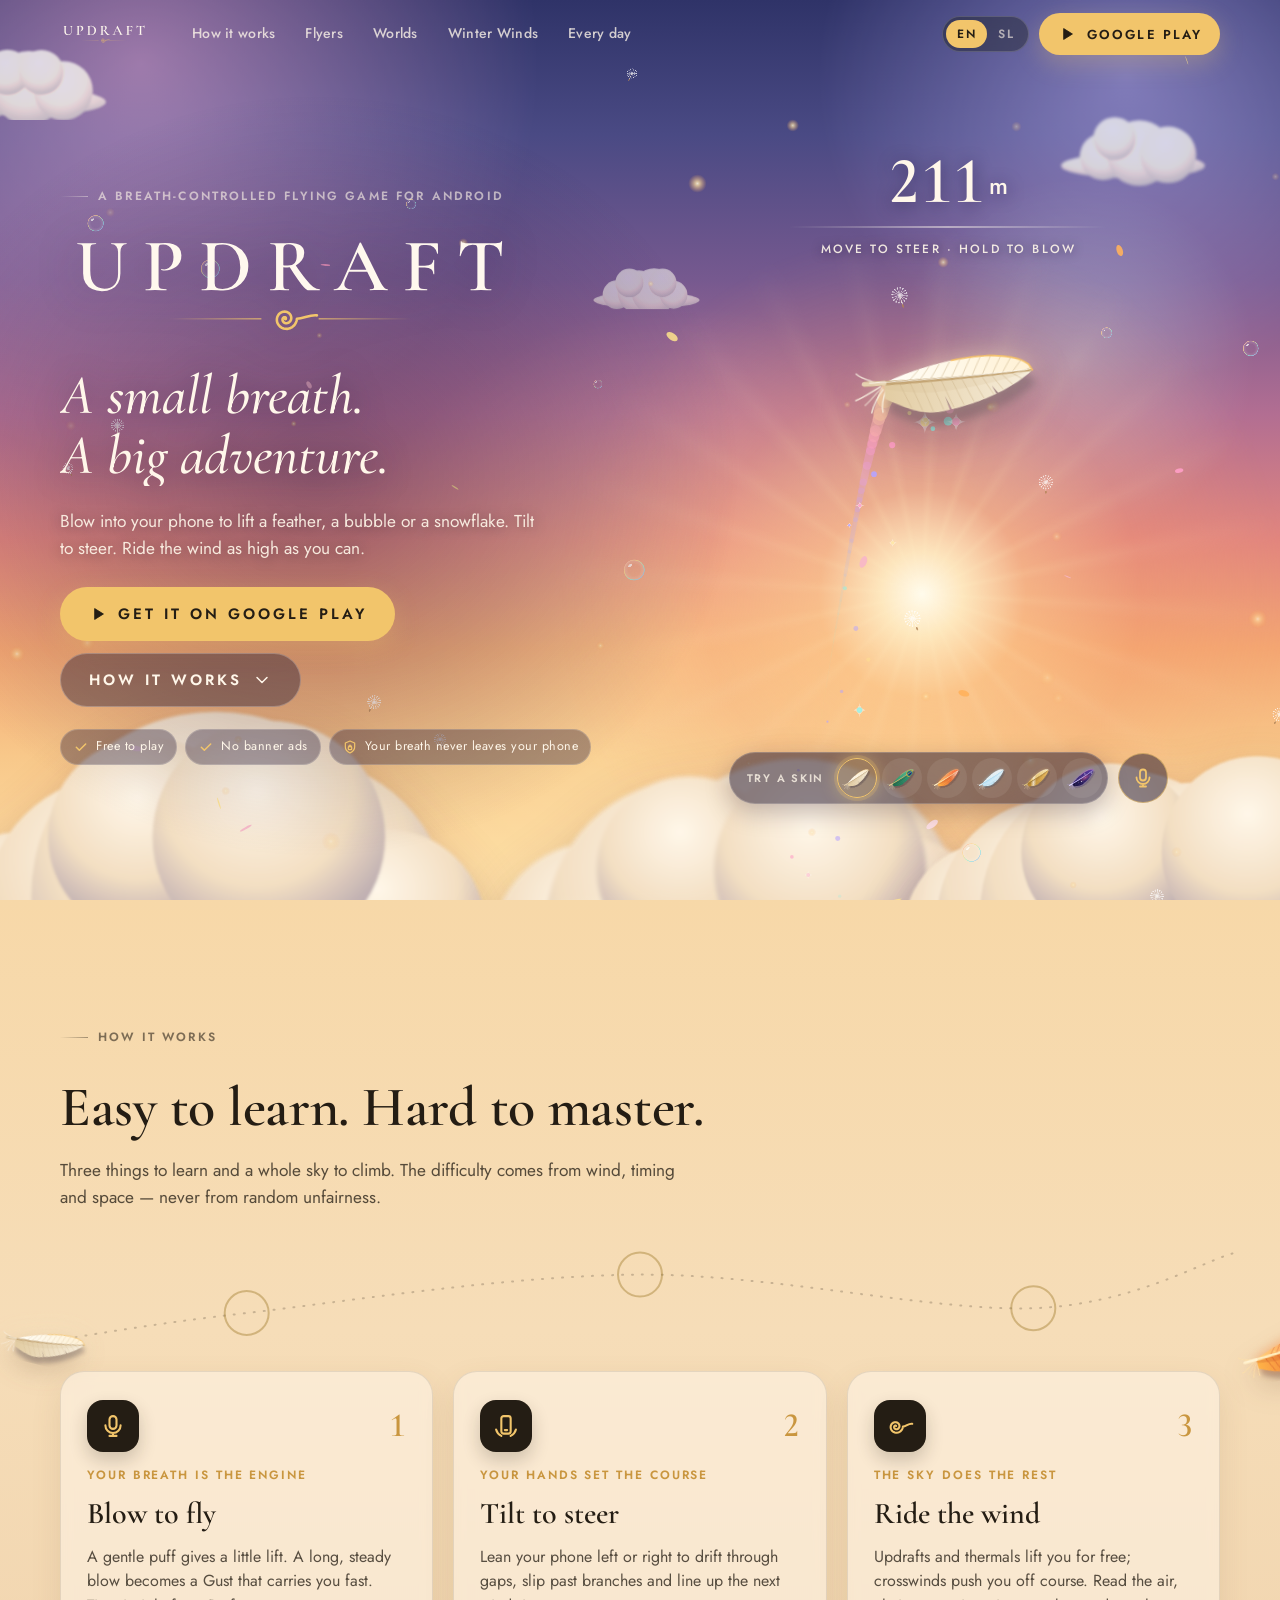
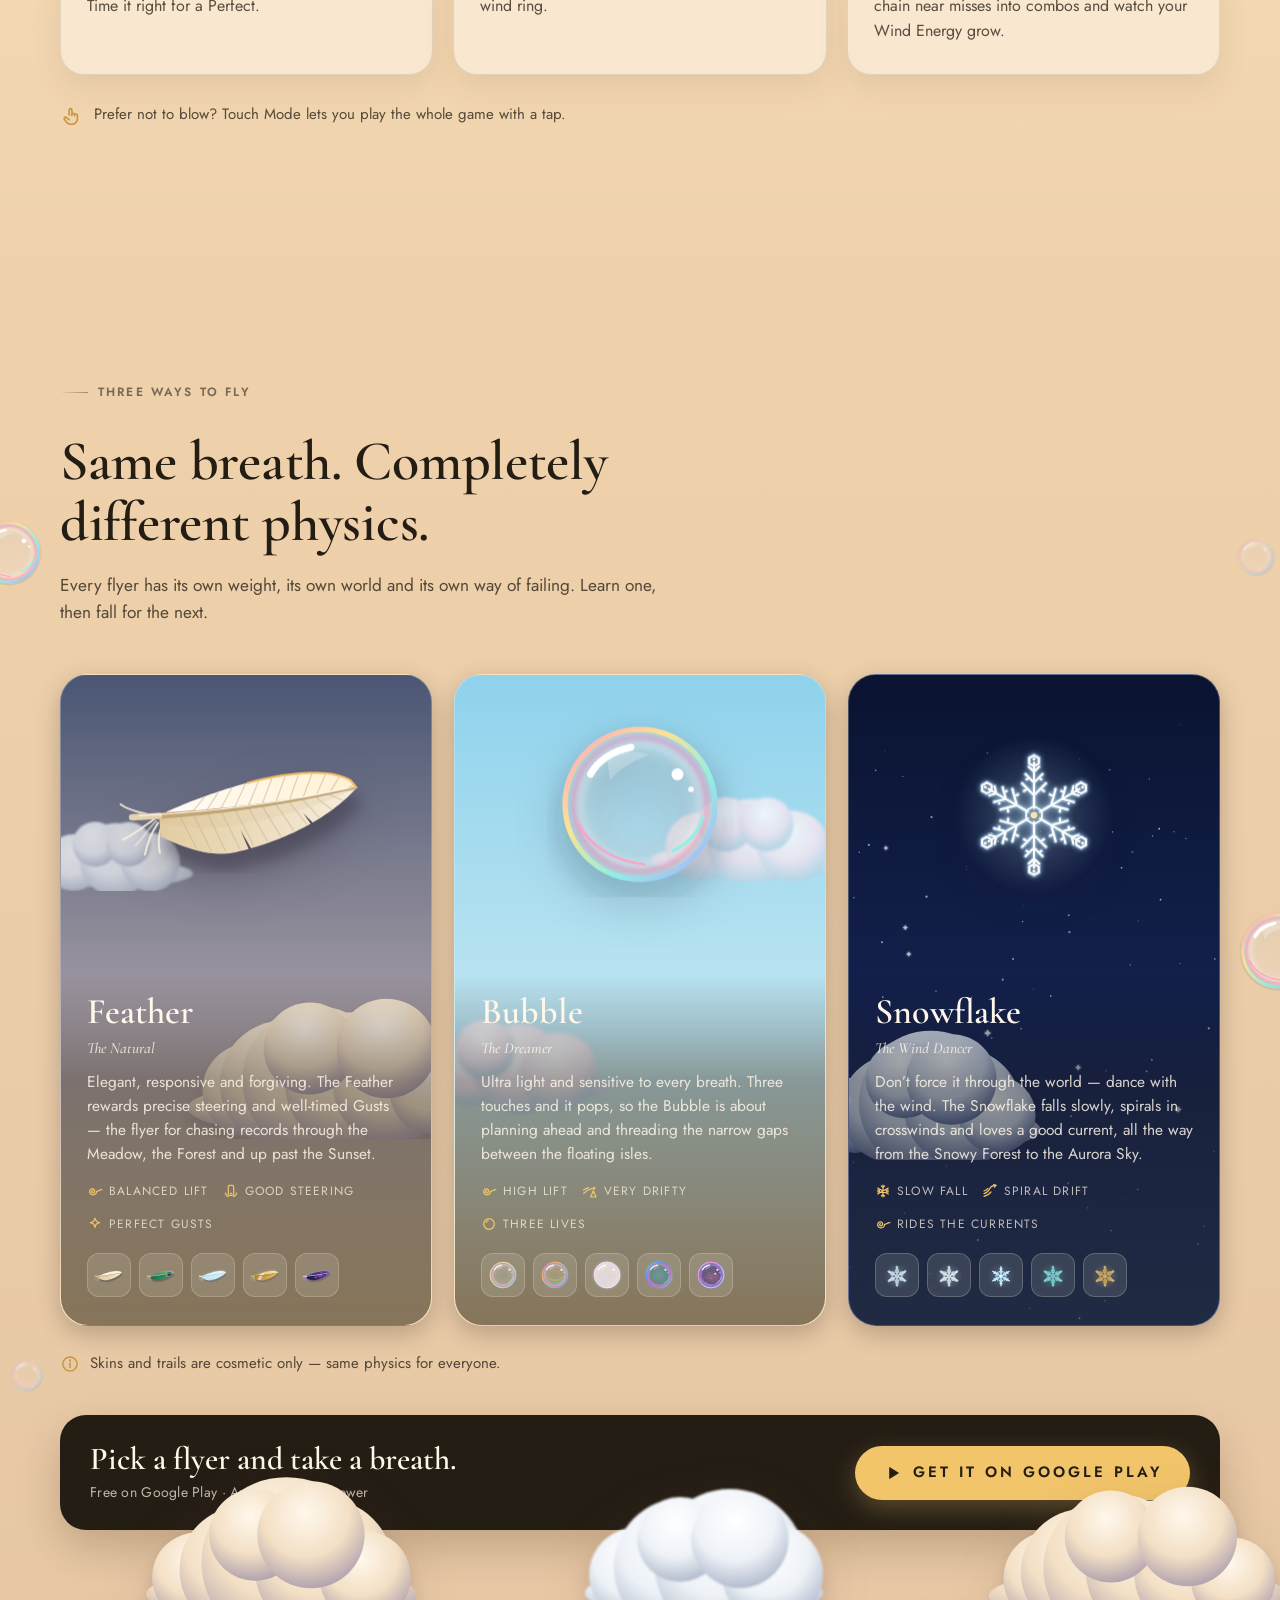
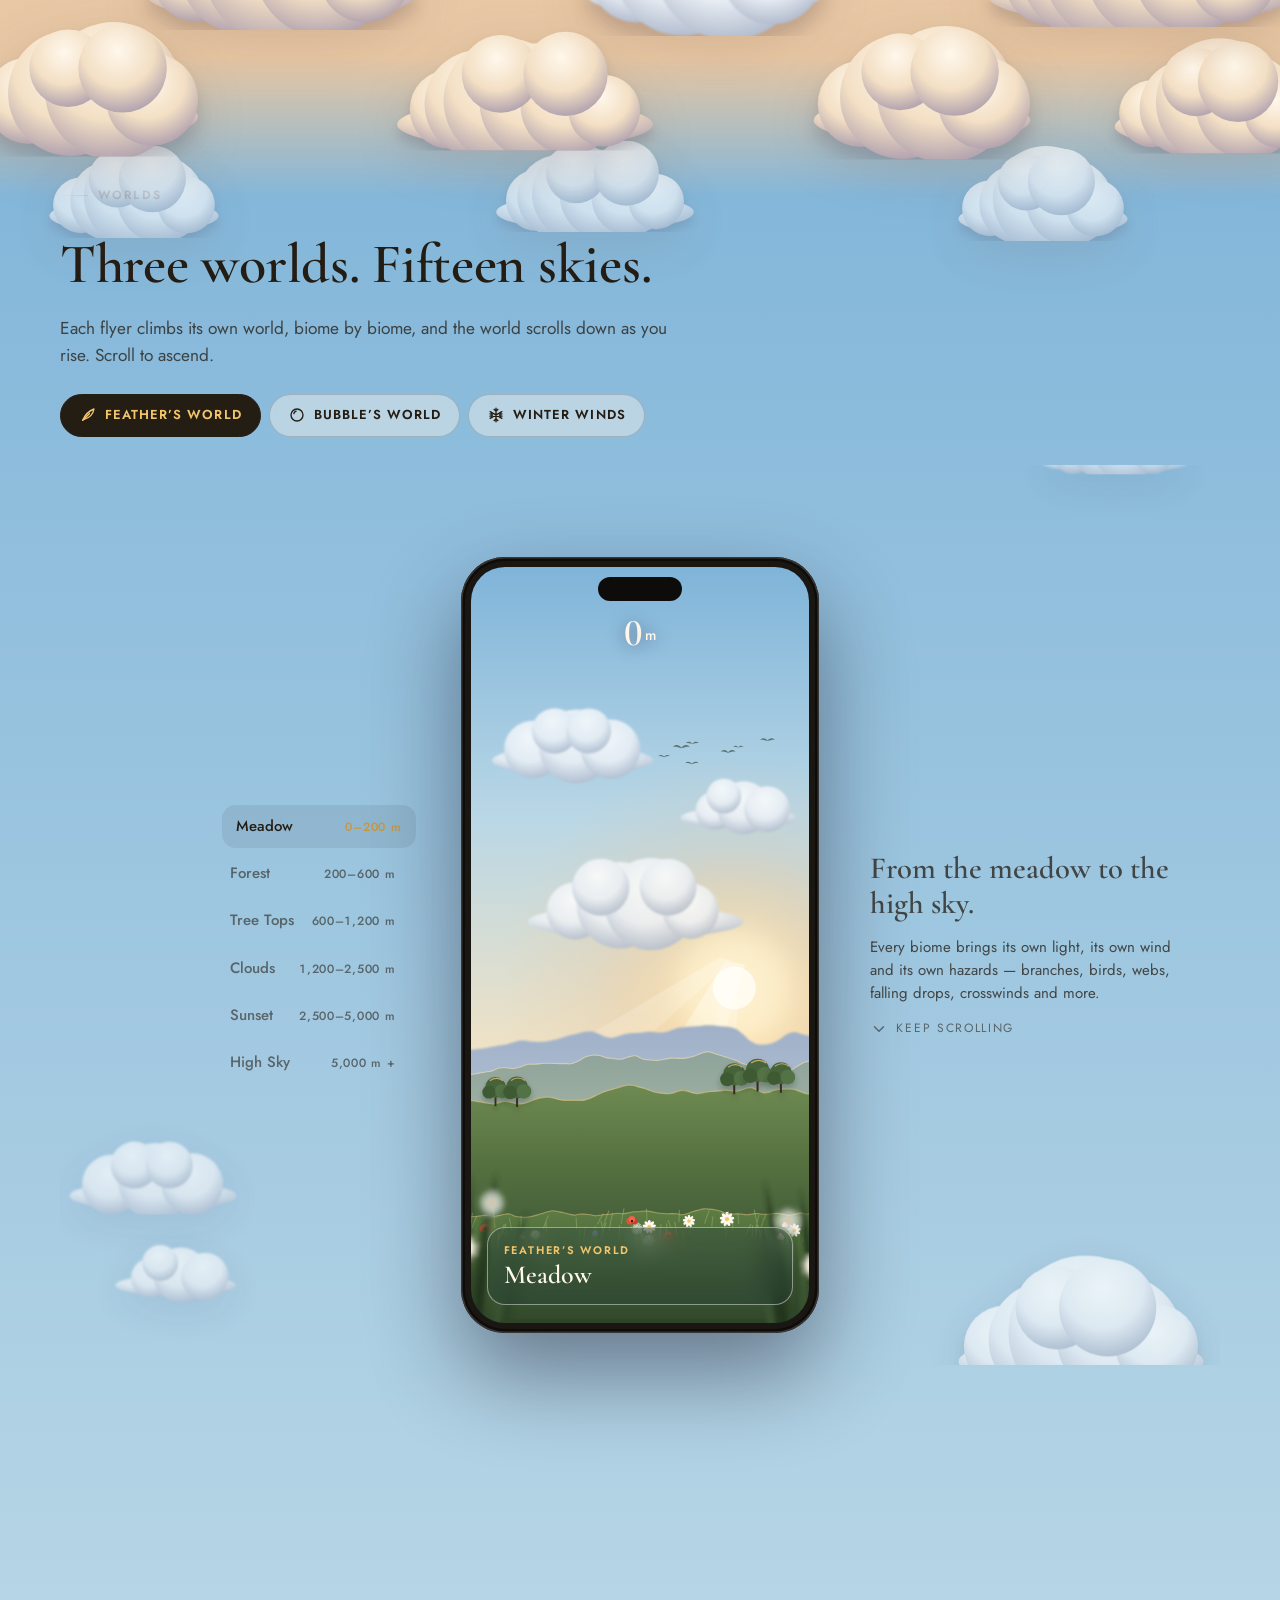
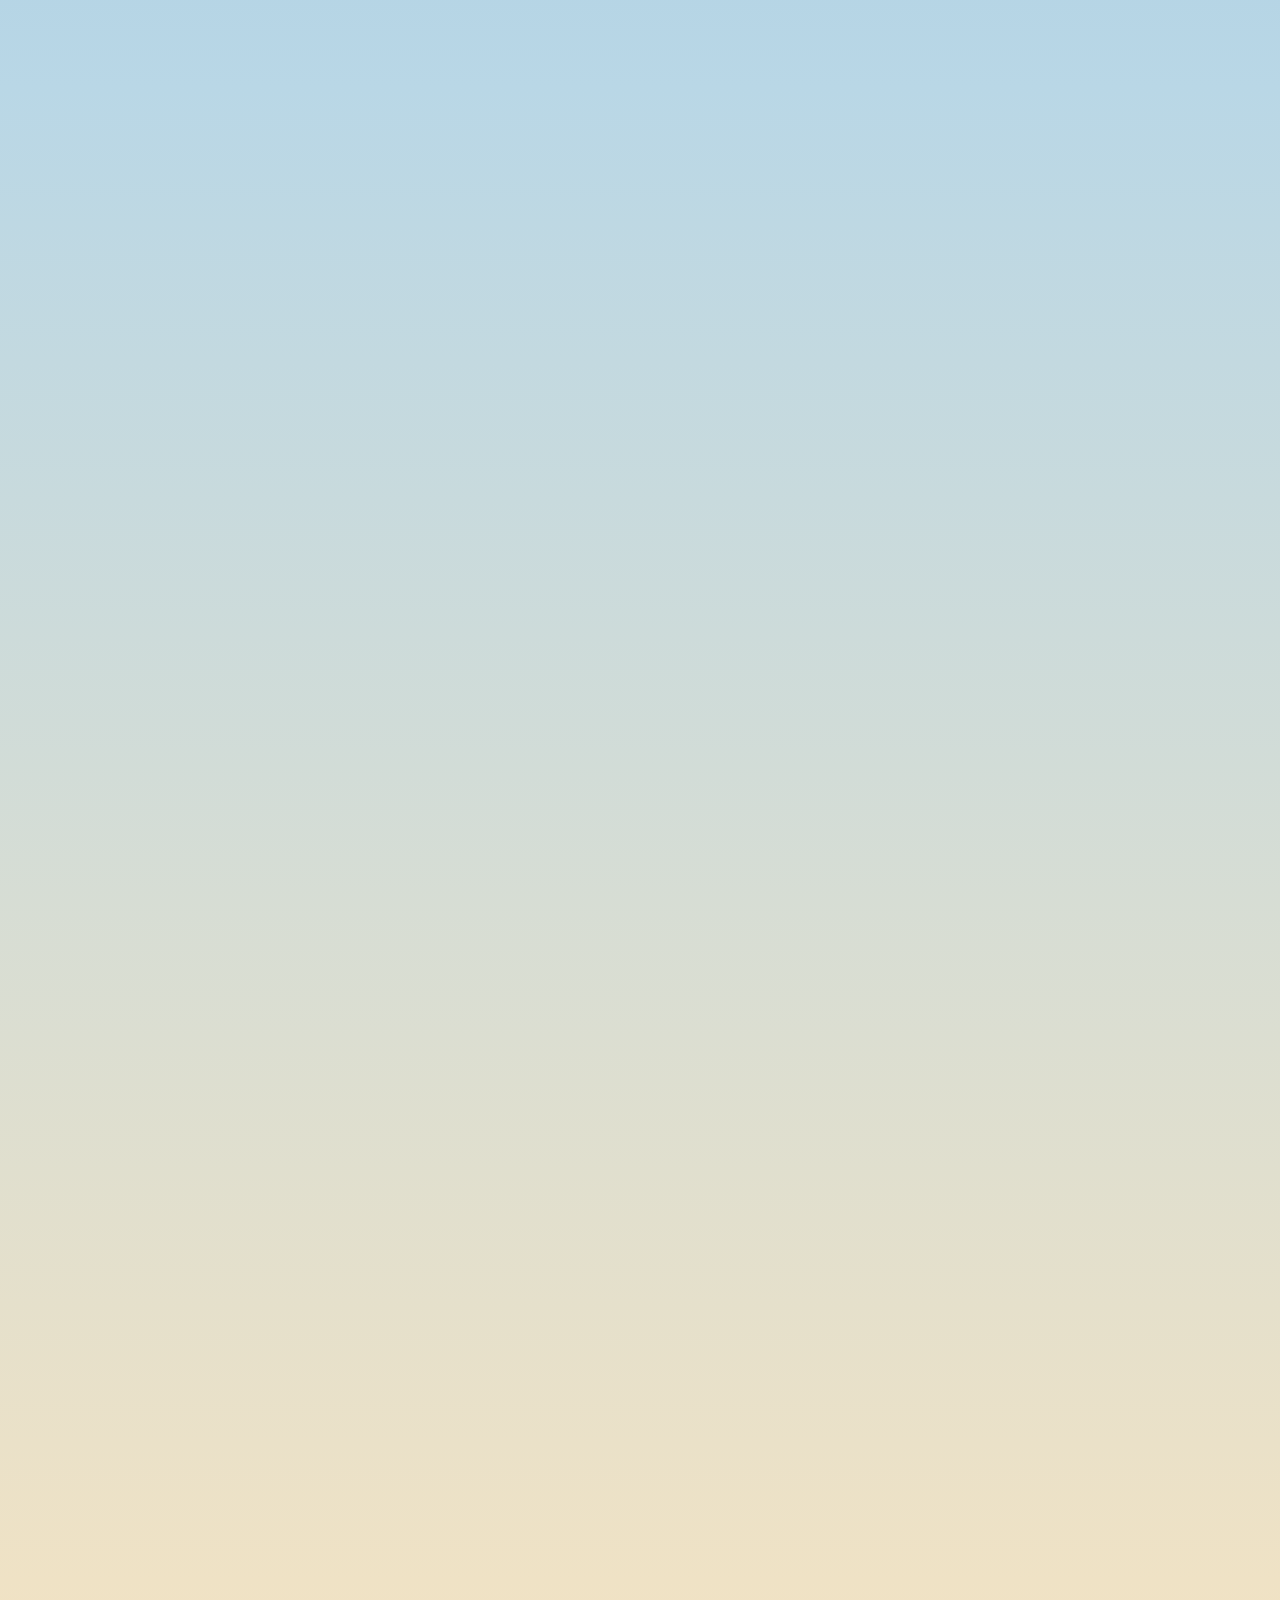
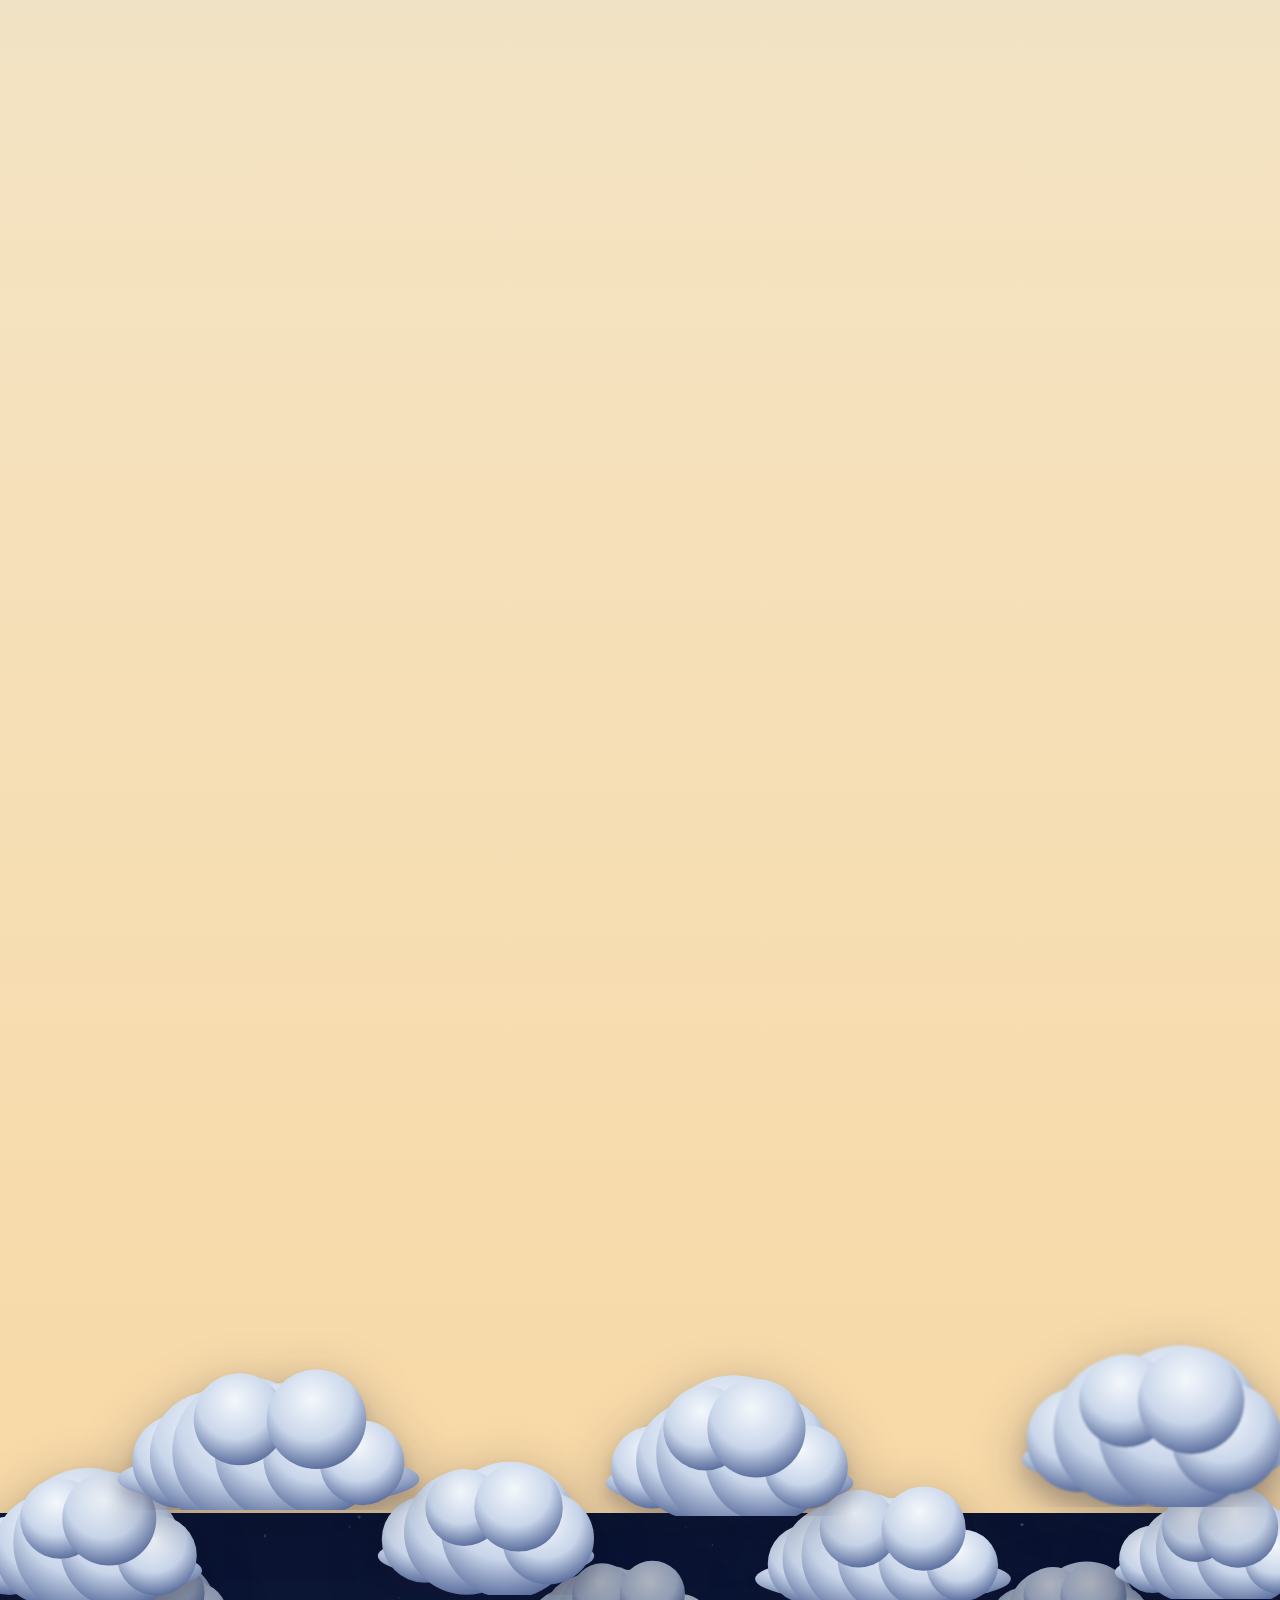
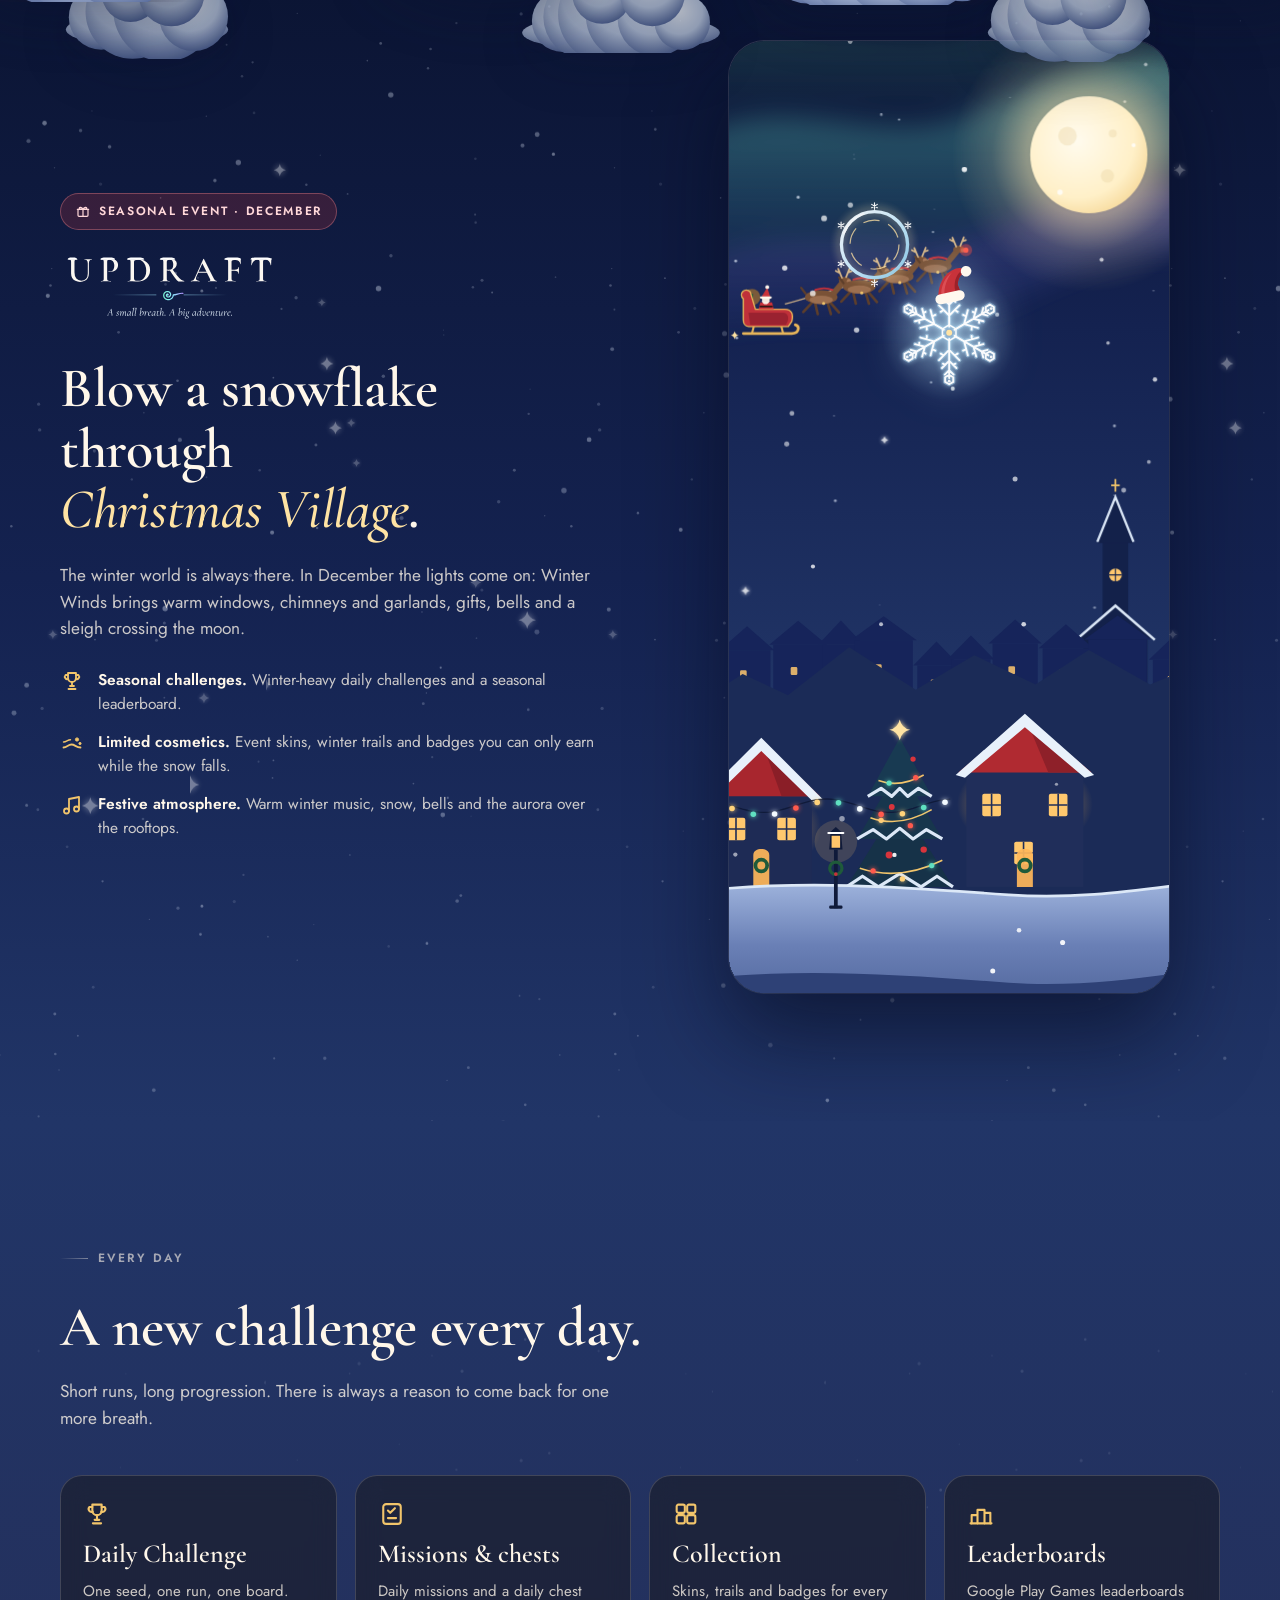
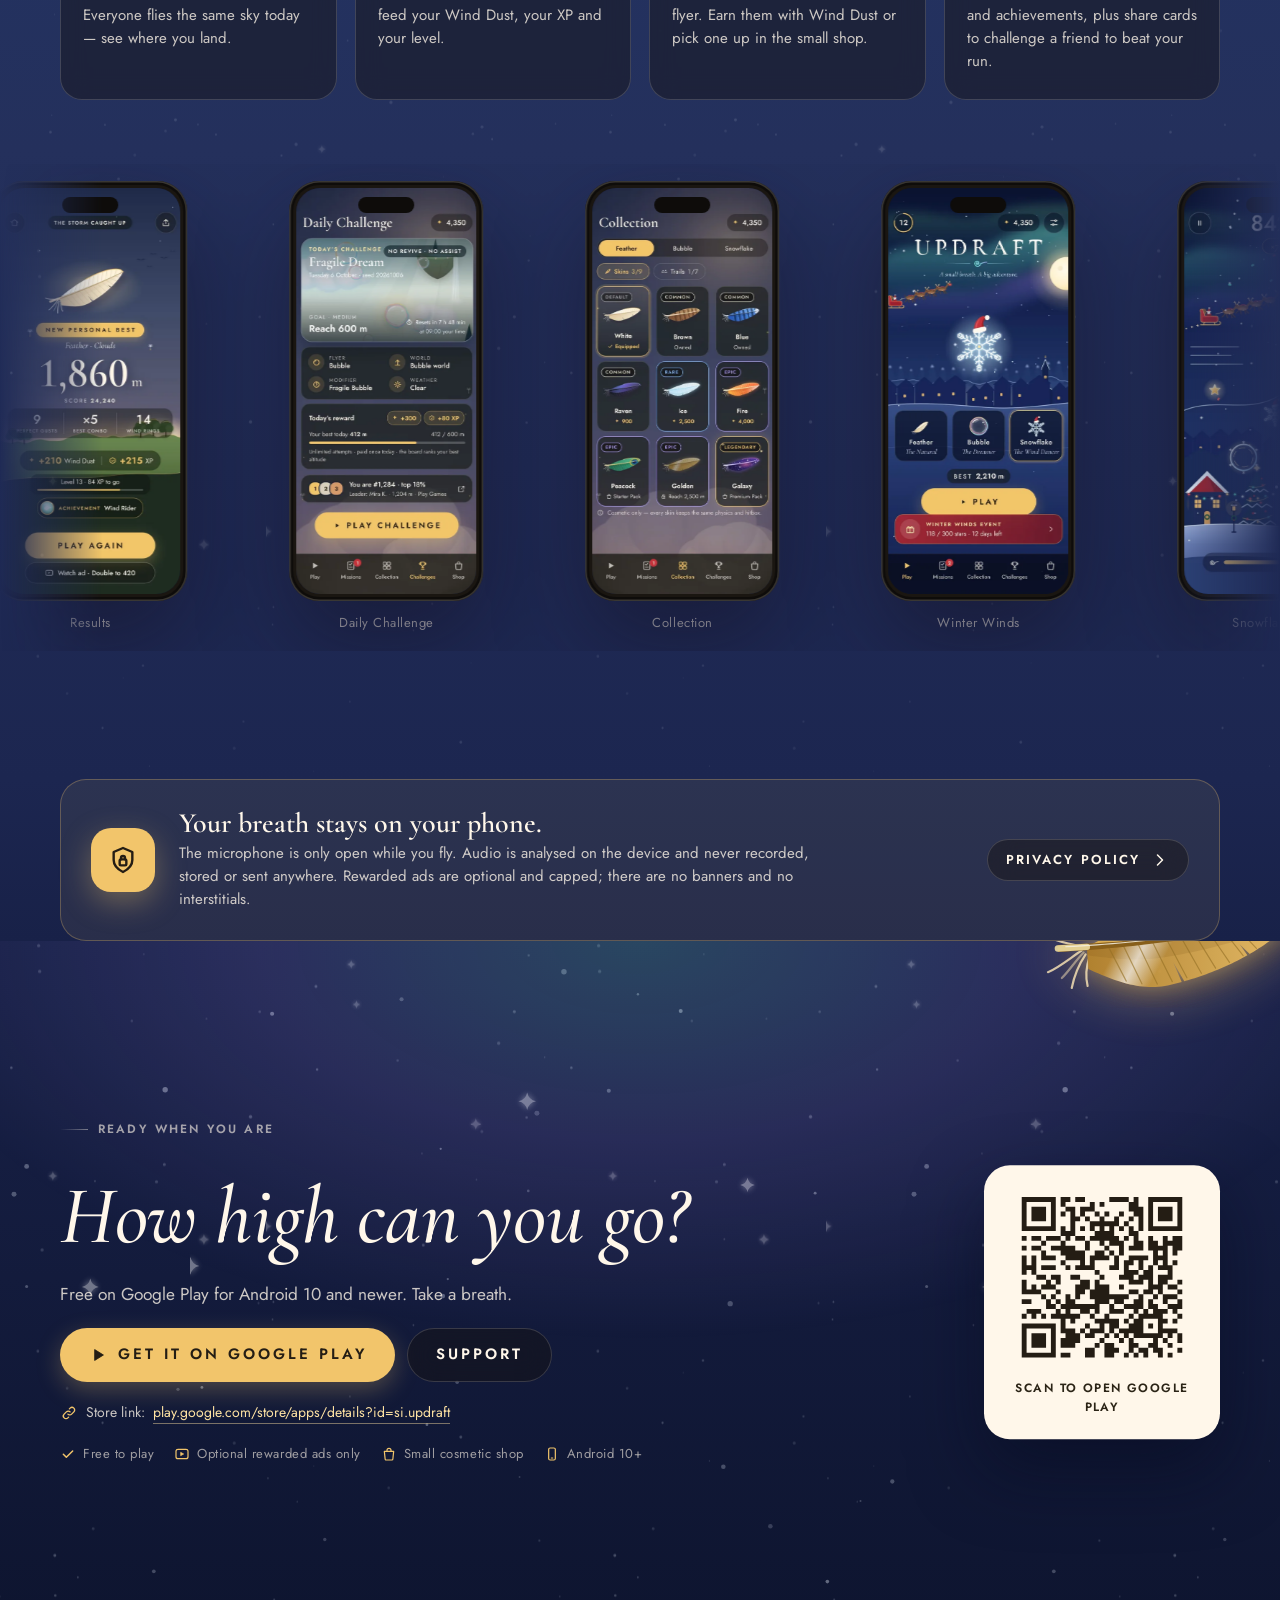
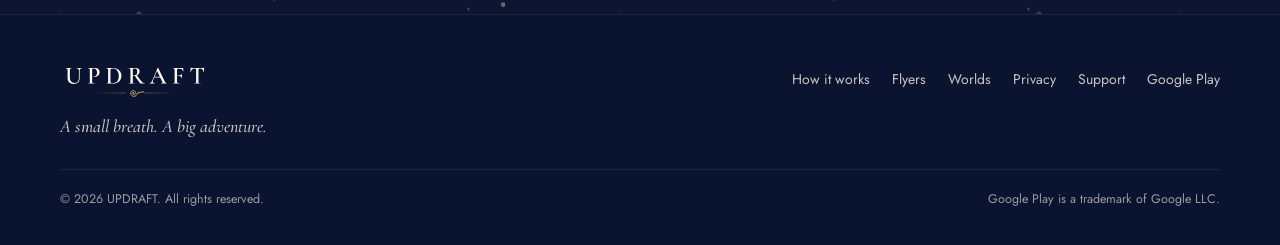
==== commit 15d4748e: "Fix minimum Android version copy (10, minSdk 29), add CLAUDE.md, ignore node_modules Co-Authored-By:" ====
--- a/index.html
+++ b/index.html
@@ -292,7 +292,7 @@
     <div class="inline-cta rv">
       <div>
         <p class="inline-cta-title" data-i18n="flyers.cta">Pick a flyer and take a breath.</p>
-        <p class="inline-cta-sub" data-i18n="flyers.ctaSub">Free on Google Play · Android 8.0 and newer</p>
+        <p class="inline-cta-sub" data-i18n="flyers.ctaSub">Free on Google Play · Android 10 and newer</p>
       </div>
       <a class="btn btn-primary" href="https://play.google.com/store/apps/details?id=si.updraft" data-play rel="noopener"><svg class="icon" aria-hidden="true"><use href="#i-play"/></svg><span data-i18n="hero.cta">Get it on Google Play</span></a>
     </div>
@@ -469,7 +469,7 @@
     <div class="cta-copy rv">
       <span class="eyebrow" data-i18n="cta.eyebrow">Ready when you are</span>
       <h2 class="h2 split" data-i18n="cta.title">How high can you go?</h2>
-      <p class="lead" data-i18n="cta.lead">Free on Google Play for Android 8.0 and newer. Take a breath.</p>
+      <p class="lead" data-i18n="cta.lead">Free on Google Play for Android 10 and newer. Take a breath.</p>
       <div class="cta-buttons">
         <a class="btn btn-primary" href="https://play.google.com/store/apps/details?id=si.updraft" data-play data-play-badge rel="noopener"><svg class="icon" aria-hidden="true"><use href="#i-play"/></svg><span data-i18n="cta.btn">Get it on Google Play</span></a>
         <a class="btn btn-ghost" href="support.html"><span data-i18n="cta.btn2">Support</span></a>
@@ -479,7 +479,7 @@
         <li><svg class="icon" aria-hidden="true"><use href="#i-check"/></svg><span data-i18n="cta.m1">Free to play</span></li>
         <li><svg class="icon" aria-hidden="true"><use href="#i-ad"/></svg><span data-i18n="cta.m2">Optional rewarded ads only</span></li>
         <li><svg class="icon" aria-hidden="true"><use href="#i-shop"/></svg><span data-i18n="cta.m3">Small cosmetic shop</span></li>
-        <li><svg class="icon" aria-hidden="true"><use href="#i-phone"/></svg><span data-i18n="cta.m4">Android 8.0+</span></li>
+        <li><svg class="icon" aria-hidden="true"><use href="#i-phone"/></svg><span data-i18n="cta.m4">Android 10+</span></li>
       </ul>
     </div>
     <div class="cta-qr-wrap" data-px="0.1">
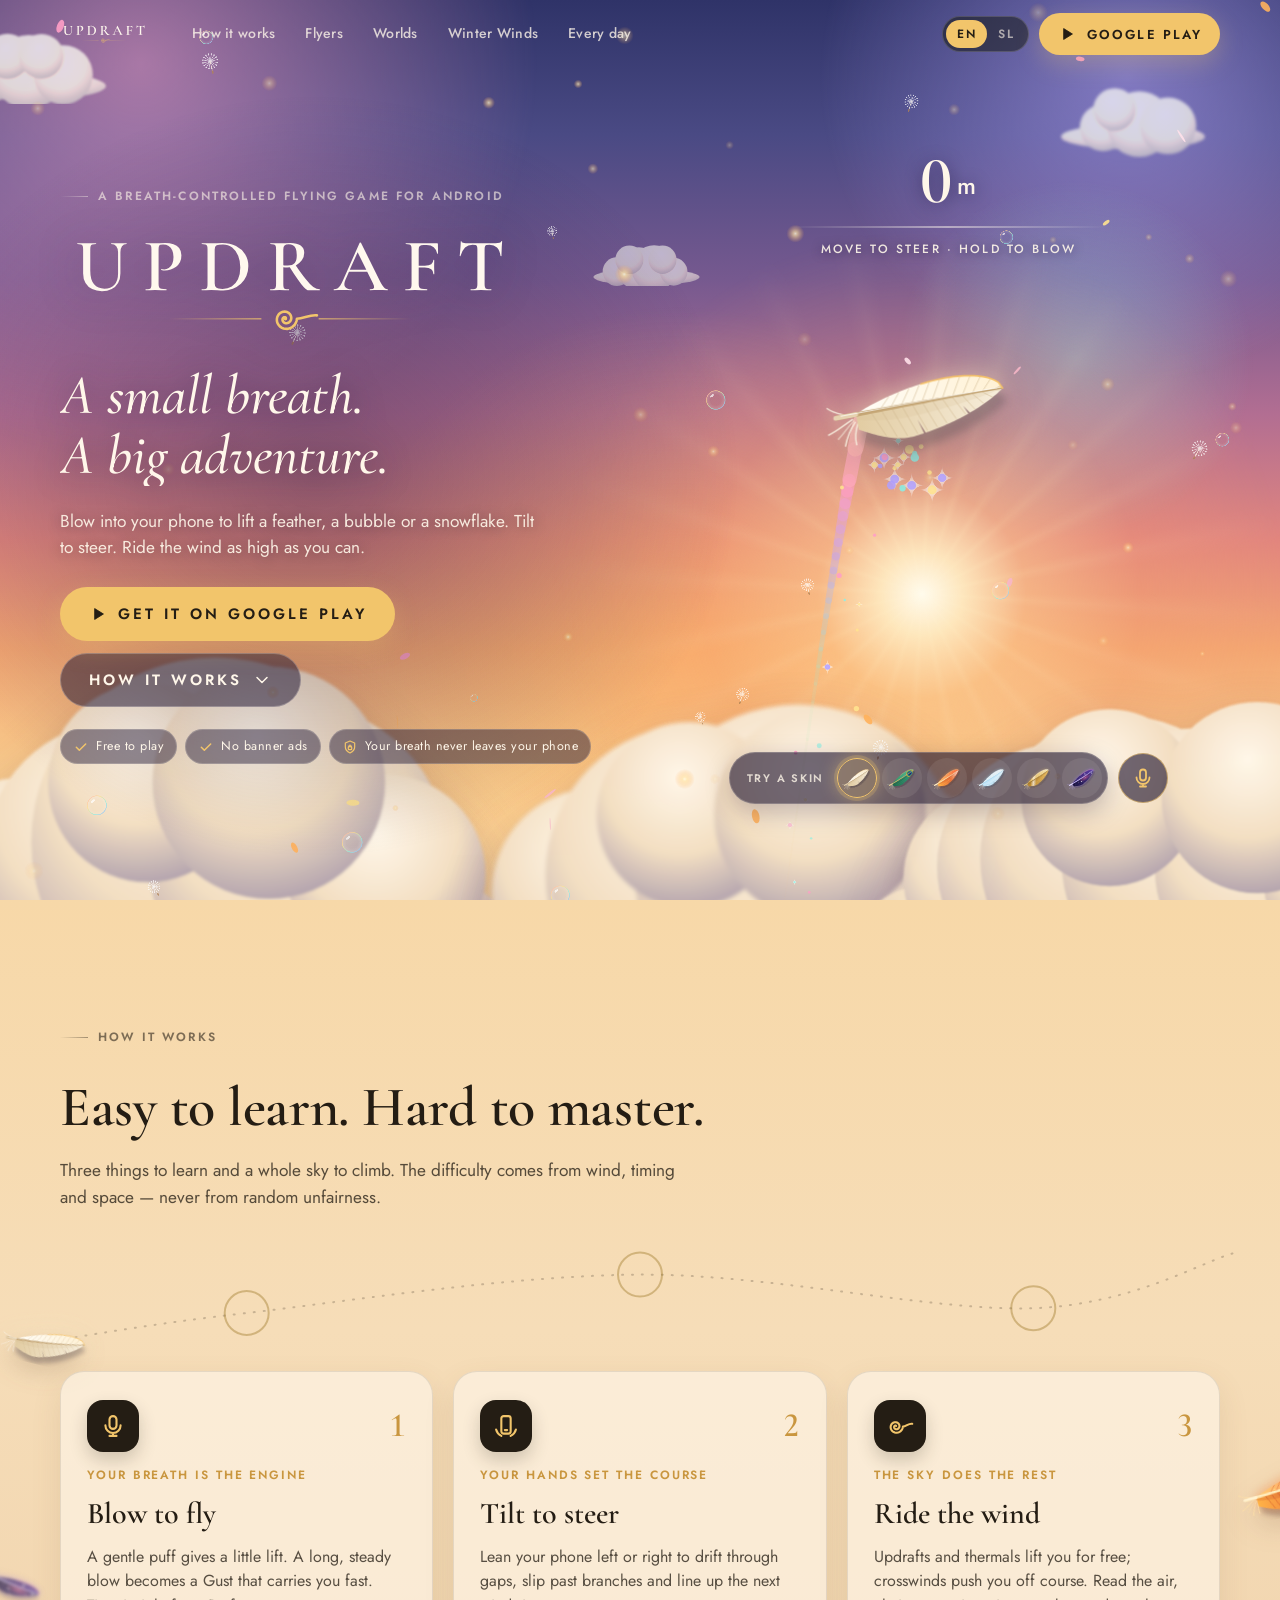
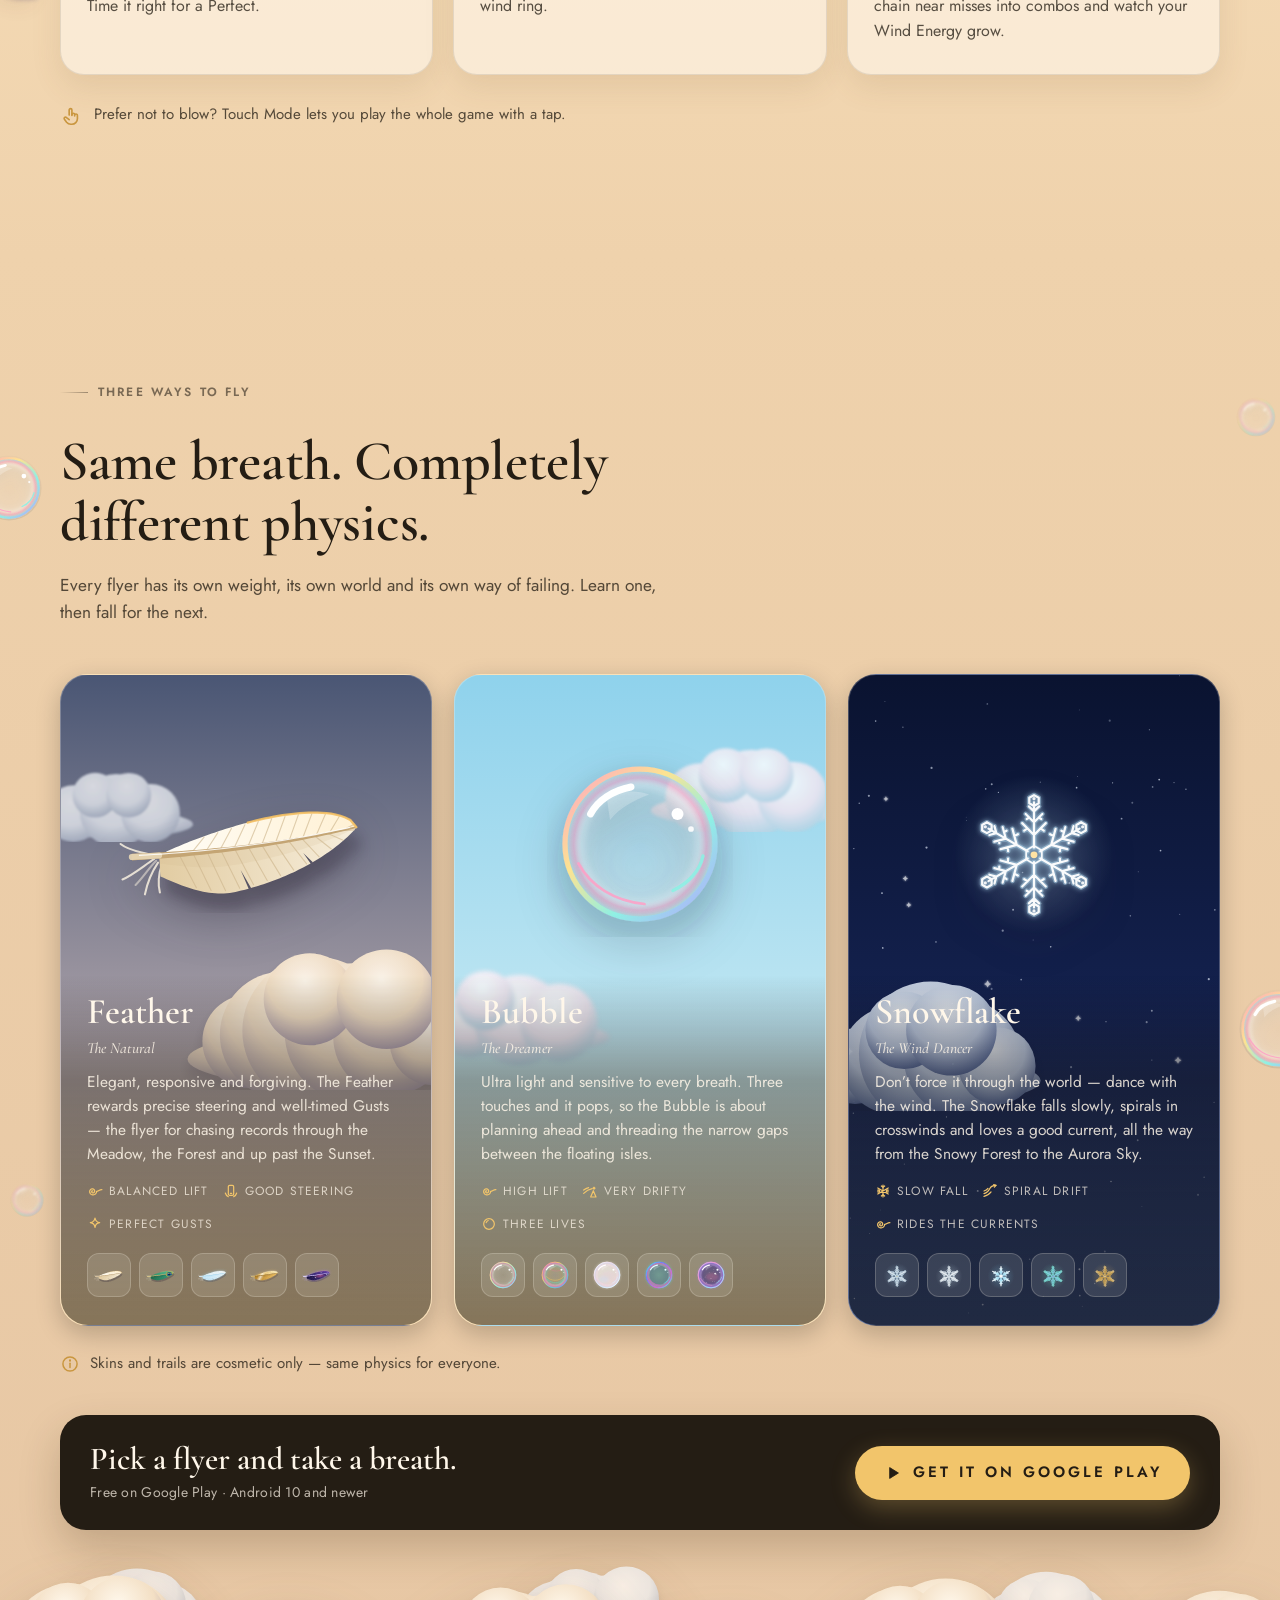
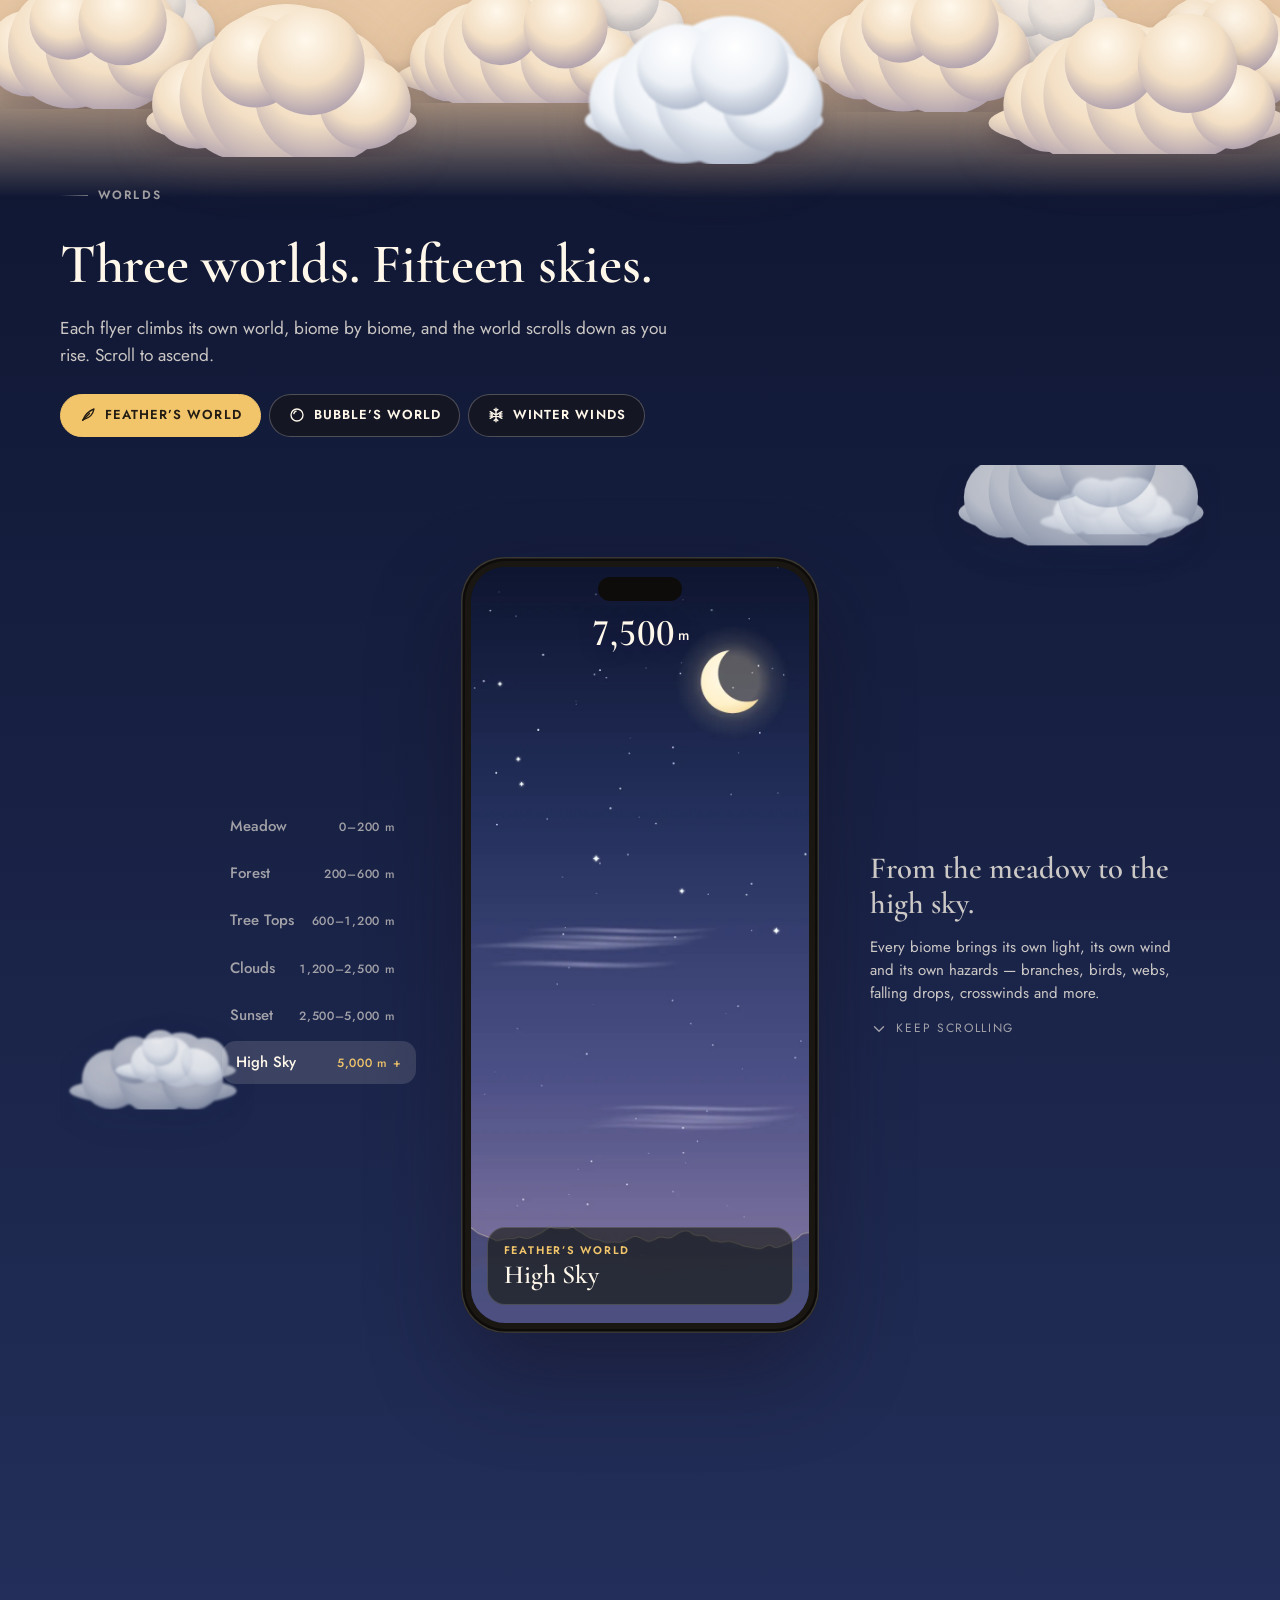
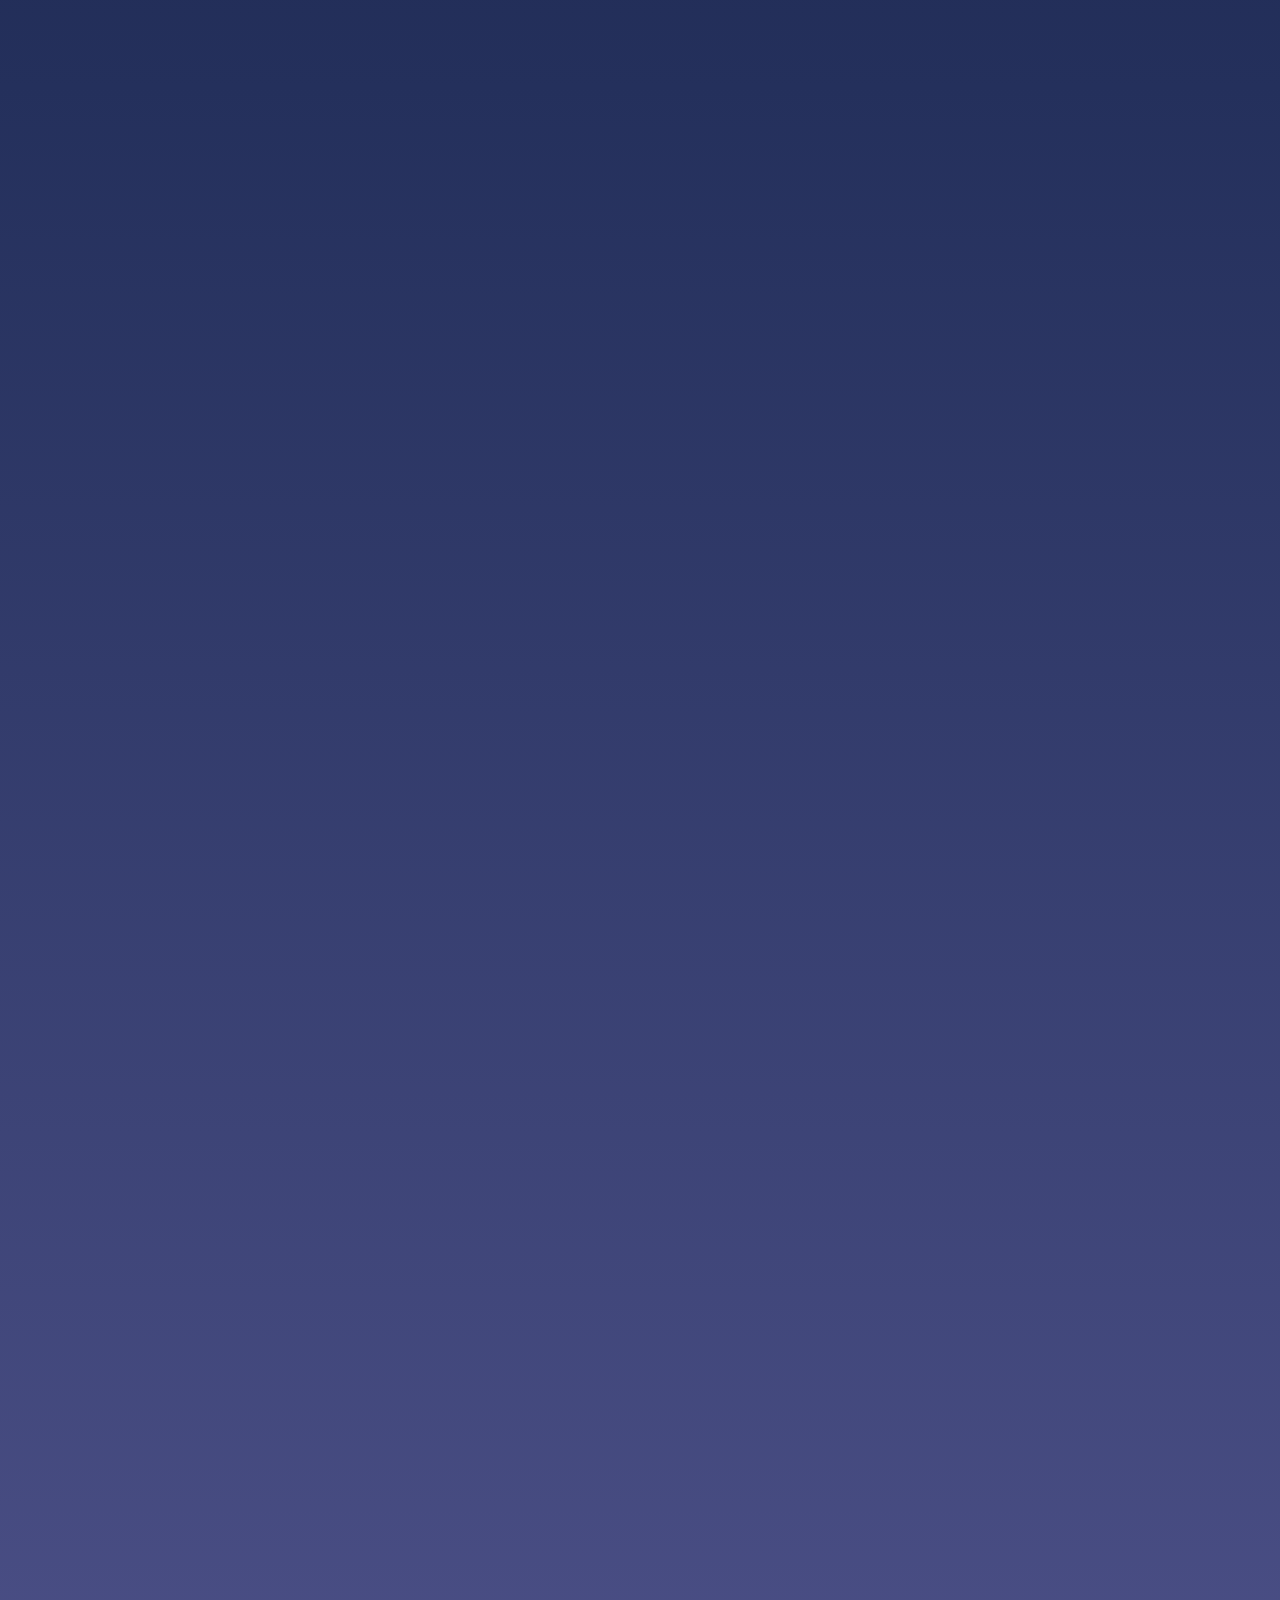
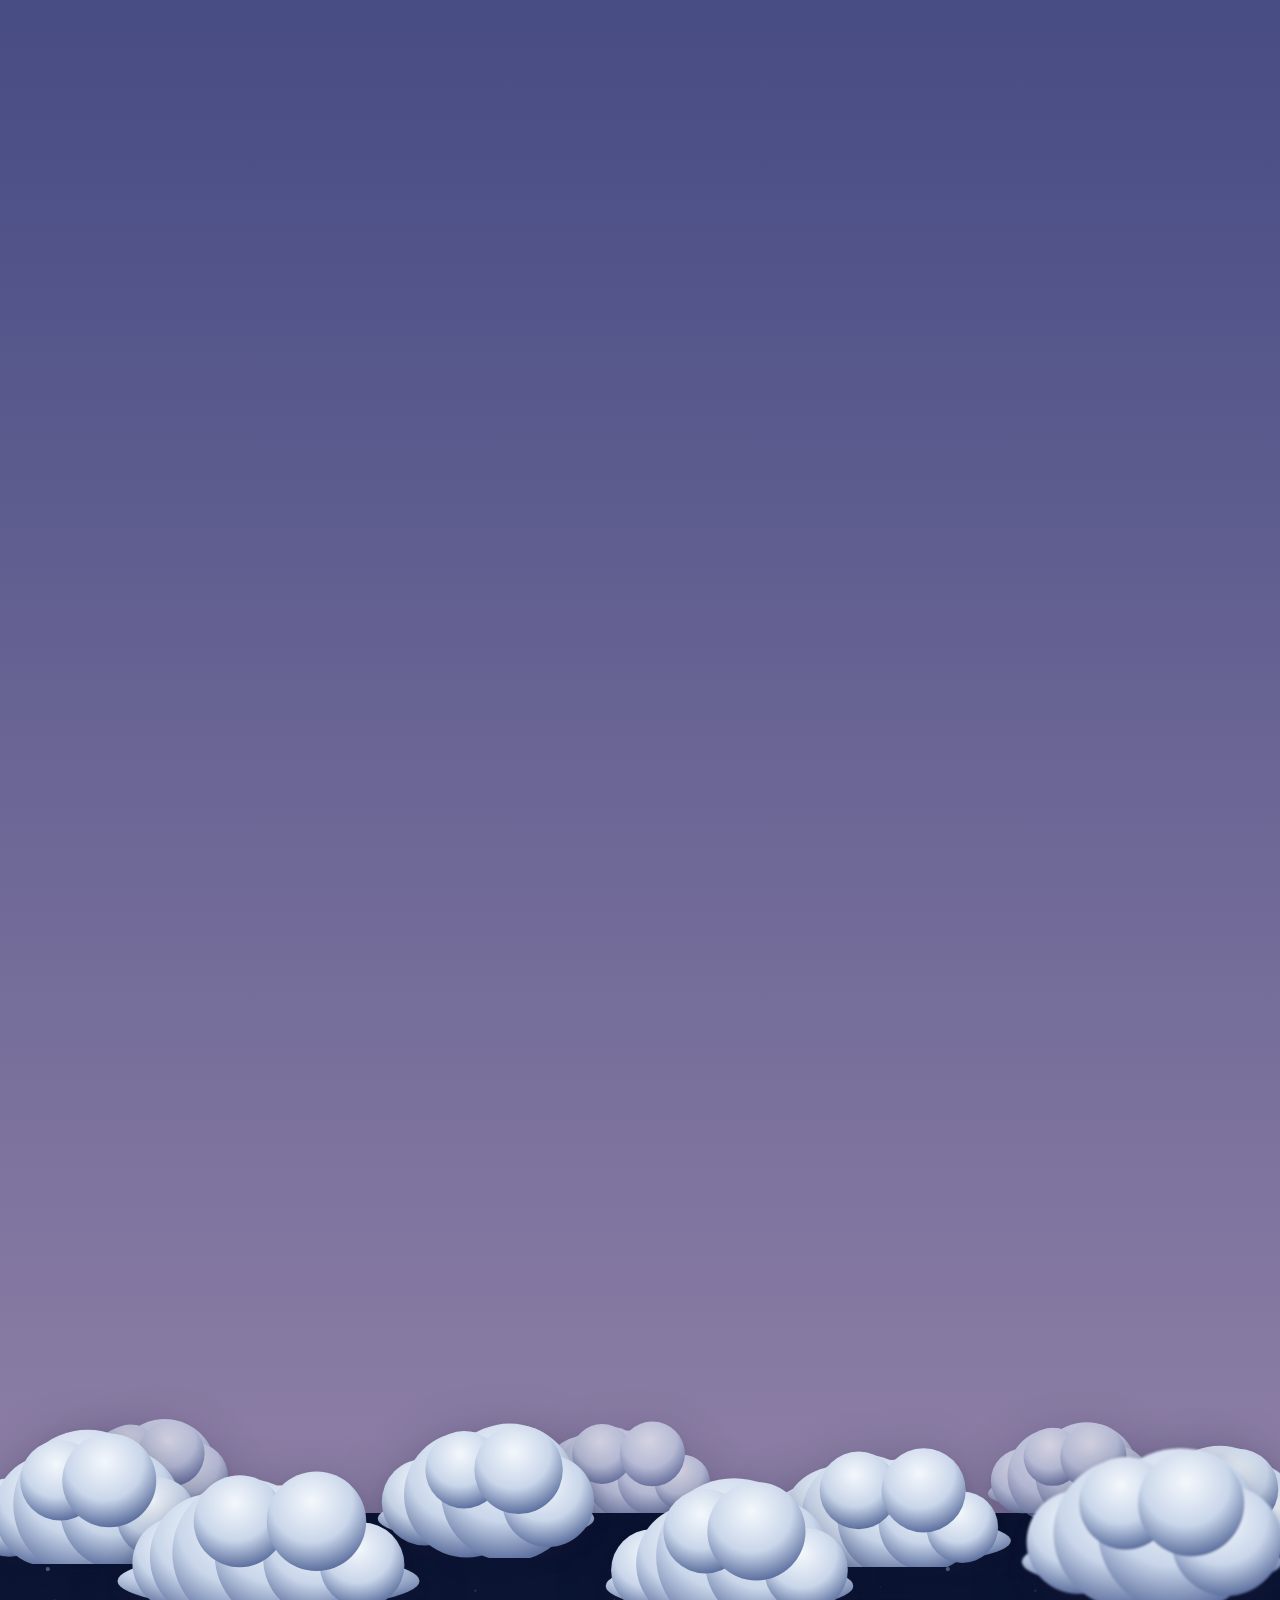
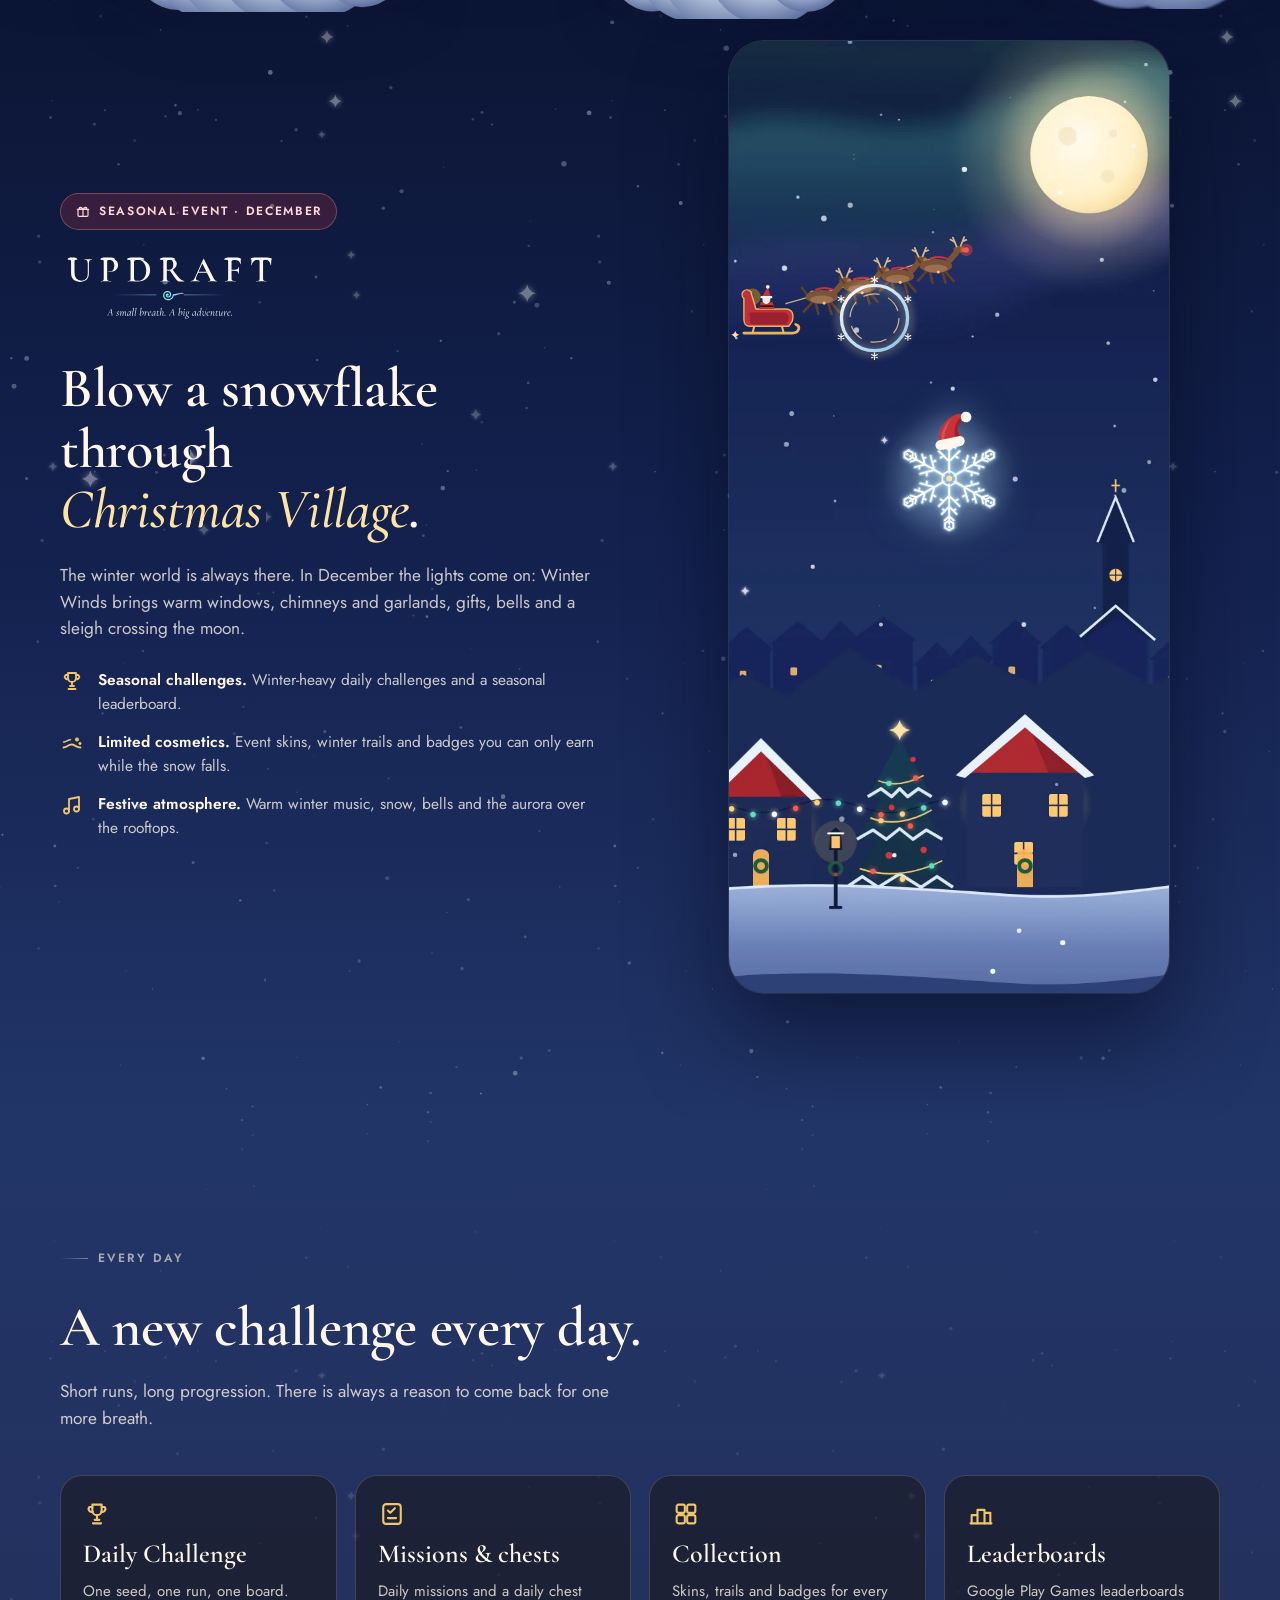
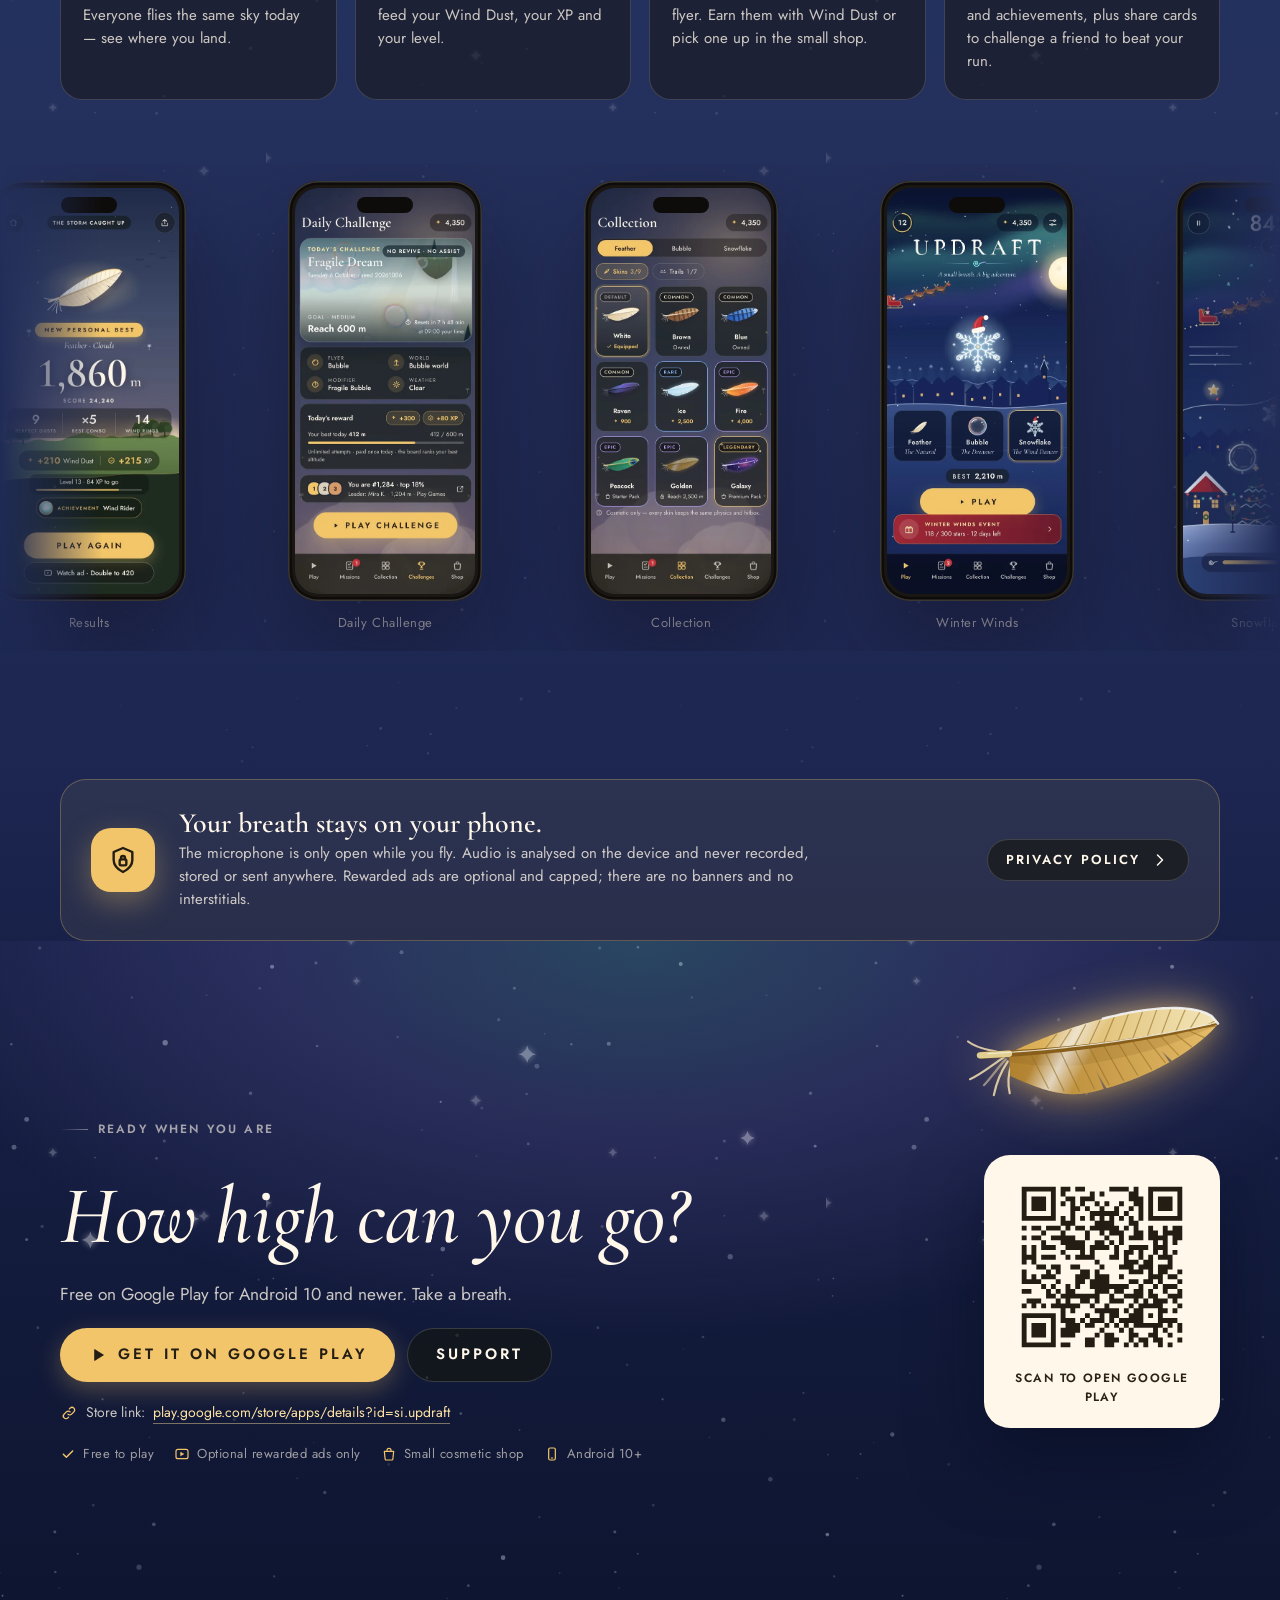
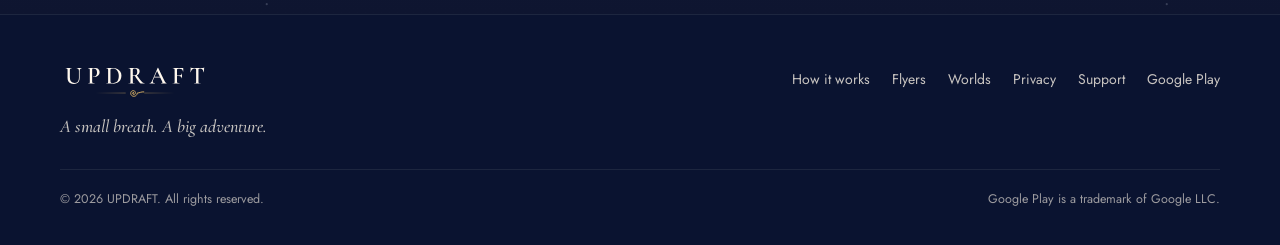
==== commit bccb955f: "Smooth scrolling: one scroll loop, no backdrop blur or blend modes, pre-rendered winter village, 2x " ====
--- a/index.html
+++ b/index.html
@@ -73,10 +73,7 @@
     <div class="sky-layer sky-dusk" id="sky-dusk"></div>
     <div class="sky-layer sky-night" id="sky-night"></div>
     <div class="sky-layer sky-stars" id="sky-stars"></div>
-    <div class="leak leak-1"></div>
-    <div class="leak leak-2"></div>
-    <div class="leak leak-3"></div>
-    <div class="leak leak-4"></div>
+    <div class="leaks"><div class="leak leak-1"></div><div class="leak leak-2"></div><div class="leak leak-3"></div><div class="leak leak-4"></div></div>
     <div class="sun" id="sun"><div class="sun-rays"></div><div class="sun-core"></div></div>
   </div>
   <div class="hero-clouds" id="hero-clouds" aria-hidden="true">
@@ -332,8 +329,8 @@
       <ol class="journey-list" id="journey-list" aria-hidden="true"></ol>
       <div class="journey-phone">
         <div class="phone"><div class="phone-screen">
-          <img class="lyr is-on" id="journey-a" src="assets/biomes/meadow.svg" alt="" width="390" height="844">
-          <img class="lyr" id="journey-b" src="assets/biomes/forest.svg" alt="" width="390" height="844">
+          <img class="lyr is-on" id="journey-a" src="assets/biomes/meadow@2x.webp" alt="" width="780" height="1688" decoding="async">
+          <img class="lyr" id="journey-b" src="assets/biomes/forest@2x.webp" alt="" width="780" height="1688" decoding="async">
         </div></div>
         <div class="phone-hud" aria-hidden="true">
           <div class="hud-alt num"><span id="journey-alt">0</span><small>m</small></div>
@@ -391,7 +388,9 @@
       </ul>
     </div>
     <div class="winter-scene rv" id="winter-scene" aria-label="Christmas Village" role="img">
-      <svg class="scene" preserveAspectRatio="xMidYMid slice" aria-hidden="true" focusable="false" xmlns="http://www.w3.org/2000/svg" xmlns:xlink="http://www.w3.org/1999/xlink" viewBox="0 0 390 844"><defs><linearGradient id="bmvillage-sky" x1="0" y1="0" x2="0" y2="1"><stop offset="0" stop-color="#0A1330"/><stop offset="0.33" stop-color="#142250"/><stop offset="0.67" stop-color="#213567"/><stop offset="1" stop-color="#2C4377"/></linearGradient><filter id="bmvillage-au-b" x="-60%" y="-60%" width="220%" height="220%"><feGaussianBlur stdDeviation="2"/></filter><filter id="bmvillage-au-b6" x="-60%" y="-60%" width="220%" height="220%"><feGaussianBlur stdDeviation="6"/></filter><filter id="bmvillage-au-b10" x="-60%" y="-60%" width="220%" height="220%"><feGaussianBlur stdDeviation="10"/></filter><linearGradient id="bmvillage-au-a1" x1="0" y1="0" x2="0" y2="1"><stop offset="0" stop-color="#7BF2D6" stop-opacity="0.9"/><stop offset="1" stop-color="#3FD0B5" stop-opacity="0"/></linearGradient><linearGradient id="bmvillage-au-a2" x1="0" y1="0" x2="0" y2="1"><stop offset="0" stop-color="#B394FF" stop-opacity="0.8"/><stop offset="1" stop-color="#5F7BEA" stop-opacity="0"/></linearGradient><linearGradient id="bmvillage-au-a3" x1="0" y1="0" x2="0" y2="1"><stop offset="0" stop-color="#8FF2A8" stop-opacity="0.7"/><stop offset="1" stop-color="#3FD07F" stop-opacity="0"/></linearGradient><filter id="bmvillage-st-g" x="-200%" y="-200%" width="500%" height="500%"><feGaussianBlur stdDeviation="1.4" result="b"/><feMerge><feMergeNode in="b"/><feMergeNode in="SourceGraphic"/></feMerge></filter><radialGradient id="bmvillage-mo-mh" cx="0.5" cy="0.5" r="0.5"><stop offset="0.45" stop-color="#FFE7B0" stop-opacity="0.5"/><stop offset="0.7" stop-color="#FFE7B0" stop-opacity="0.16"/><stop offset="1" stop-color="#FFE7B0" stop-opacity="0"/></radialGradient><radialGradient id="bmvillage-mo-m" cx="0.4" cy="0.38" r="0.7"><stop offset="0" stop-color="#FFFBEE"/><stop offset="0.7" stop-color="#FFF0C8"/><stop offset="1" stop-color="#F6D898"/></radialGradient><g id="bmvillage-sa-rein"><path d="M5,2.8 L10.2,8.8 M3.6,3 L5.6,9.8 M-5,2.8 L-10.4,8.6 M-3.6,3 L-2,9.8" fill="none" stroke="#5E3F2B" stroke-width="1.5" stroke-linecap="round"/><path d="M-9,-2 L-11.6,-5.4" fill="none" stroke="#5E3F2B" stroke-width="1.3" stroke-linecap="round"/><ellipse rx="9.4" ry="4" fill="#7A5236"/><ellipse cy="1.6" rx="6.8" ry="2.4" fill="#A8795A" opacity="0.75"/><path d="M7,-2 L12,-8" fill="none" stroke="#7A5236" stroke-width="3.4" stroke-linecap="round"/><ellipse cx="13.6" cy="-9.6" rx="3.4" ry="2.1" fill="#7A5236"/><circle cx="16" cy="-9.2" r="1.3" fill="#A8795A"/><path d="M12,-11.2 L9.8,-16.4 M10.6,-14 L8.4,-15.2 M14.4,-11.6 L16.4,-16.6 M15.4,-14.2 L17.6,-15" fill="none" stroke="#D9B98A" stroke-width="1" stroke-linecap="round"/><path d="M-3.4,-4.2 C0,-5.4 3.4,-5.4 6.4,-4.2" fill="none" stroke="#C8323A" stroke-width="1.1" stroke-linecap="round"/><circle cx="1.4" cy="3.6" r="0.9" fill="#F2C56B"/></g><g id="bmvillage-sa-sleigh"><path d="M-15,11 L13,11 C17,11 18,7 15,6" fill="none" stroke="#E8B65A" stroke-width="1.6" stroke-linecap="round"/><path d="M-9,7 L-10,11 M7,7 L8,11" fill="none" stroke="#E8B65A" stroke-width="1.2" stroke-linecap="round"/><circle cx="-10" cy="-10" r="4.8" fill="#7A5A3A"/><rect x="-12.6" y="-12" width="3.2" height="3.2" fill="#1F5A3A"/><path d="M-15,-9 C-18,-12 -14,-16 -11,-13 L-8,-3 L9,-3 C13,-3 14,0 13,4 L11,7 L-12,7 C-14,7 -15,5 -15,3 Z" fill="#C0303A"/><path d="M-12,-1 L8,-1 C10.6,-1 11.4,1.6 10.6,4 L9.6,6 L-11,6 Z" fill="#9A2230"/><path d="M-15,-9 C-18,-12 -14,-16 -11,-13 L-8,-3 L9,-3 C13,-3 14,0 13,4 L11,7 L-12,7 C-14,7 -15,5 -15,3 Z" fill="none" stroke="#E8B65A" stroke-width="0.8"/><path d="M-5.2,-7 L1.6,-7 L2.6,-3 L-6.2,-3 Z" fill="#C8323A"/><path d="M-5.6,-4.6 L2,-4.6" stroke="#1A1410" stroke-width="0.9"/><path d="M-4.4,-8 C-3.6,-5.2 -0.8,-5.2 0.4,-8 Z" fill="#FFF8EE"/><circle cx="-2" cy="-9.2" r="2.3" fill="#F4E9DE"/><path d="M-4.6,-10 L0.6,-10 L-1.2,-15.6 Z" fill="#C8323A"/><path d="M-4.8,-9.8 L0.8,-9.8" stroke="#FFF8EE" stroke-width="1.3" stroke-linecap="round"/><circle cx="-1.2" cy="-15.8" r="1.1" fill="#FFF8EE"/></g><radialGradient id="bmvillage-h1-win" cx="0.5" cy="0.5" r="0.5"><stop offset="0" stop-color="#FFB84D" stop-opacity="0.5"/><stop offset="1" stop-color="#FFB84D" stop-opacity="0"/></radialGradient><radialGradient id="bmvillage-h2-win" cx="0.5" cy="0.5" r="0.5"><stop offset="0" stop-color="#FFB84D" stop-opacity="0.5"/><stop offset="1" stop-color="#FFB84D" stop-opacity="0"/></radialGradient><filter id="bmvillage-xt-g" x="-200%" y="-200%" width="500%" height="500%"><feGaussianBlur stdDeviation="2" result="b"/><feMerge><feMergeNode in="b"/><feMergeNode in="SourceGraphic"/></feMerge></filter><filter id="bmvillage-ga-g" x="-200%" y="-200%" width="500%" height="500%"><feGaussianBlur stdDeviation="2" result="b"/><feMerge><feMergeNode in="b"/><feMergeNode in="SourceGraphic"/></feMerge></filter><linearGradient id="bmvillage-gr-sg" x1="0" y1="0" x2="0" y2="1"><stop offset="0" stop-color="#9FB4DD"/><stop offset="0.3" stop-color="#6A80B6"/><stop offset="1" stop-color="#2E4176"/></linearGradient><filter id="bmvillage-sn-b" x="-60%" y="-60%" width="220%" height="220%"><feGaussianBlur stdDeviation="2"/></filter><filter id="bmvillage-sn-b6" x="-60%" y="-60%" width="220%" height="220%"><feGaussianBlur stdDeviation="6"/></filter><filter id="bmvillage-sn-b10" x="-60%" y="-60%" width="220%" height="220%"><feGaussianBlur stdDeviation="10"/></filter></defs><rect width="390" height="844" fill="url(#bmvillage-sky)"/><g opacity="0.8"><g filter="url(#bmvillage-au-b10)"><path d="M-20,150 C60,90 140,150 210,120 C280,90 330,60 410,90 L410,170 C330,140 280,180 210,210 C140,240 60,200 -20,250 Z" fill="url(#bmvillage-au-a1)" opacity="0.55"/><path d="M-20,240 C80,190 160,240 240,200 C300,170 350,160 410,180 L410,226 C350,212 300,226 240,262 C160,302 80,258 -20,296 Z" fill="url(#bmvillage-au-a2)" opacity="0.45"/><path d="M-20,60 C70,30 150,80 230,50 C300,26 350,40 410,30 L410,80 C340,90 300,80 230,110 C150,140 70,100 -20,130 Z" fill="url(#bmvillage-au-a3)" opacity="0.35"/></g></g><g opacity="0.8"><g fill="#EAF2FF"><circle cx="242.93" cy="626.07" r="1.04" opacity="0.97"/><circle cx="288.56" cy="778.44" r="0.42" opacity="0.68"/><circle cx="367.91" cy="547.73" r="1.12" opacity="0.47"/><circle cx="182.94" cy="208.11" r="0.84" opacity="0.74"/><circle cx="5.11" cy="182.92" r="0.62" opacity="0.95"/><circle cx="298.63" cy="134.71" r="1.04" opacity="0.48"/><circle cx="240.81" cy="106.93" r="0.4" opacity="0.92"/><circle cx="81.69" cy="181.87" r="1.19" opacity="0.92"/><circle cx="112.83" cy="811.49" r="0.83" opacity="0.81"/><circle cx="79.86" cy="794.18" r="0.95" opacity="0.98"/><circle cx="348.56" cy="252.18" r="0.69" opacity="0.5"/><circle cx="56.82" cy="54.98" r="0.64" opacity="0.76"/><circle cx="1.32" cy="572.18" r="0.67" opacity="0.59"/><circle cx="319.22" cy="405.75" r="0.65" opacity="0.69"/><circle cx="274.82" cy="48.11" r="1.18" opacity="0.41"/><circle cx="292.42" cy="713.08" r="0.41" opacity="0.87"/><circle cx="142.81" cy="488.27" r="0.41" opacity="0.43"/><circle cx="70.56" cy="806.17" r="0.56" opacity="0.85"/><circle cx="362.57" cy="795.08" r="0.68" opacity="0.61"/><circle cx="204.63" cy="654.61" r="0.49" opacity="0.85"/><circle cx="310.92" cy="725.58" r="0.43" opacity="0.97"/><circle cx="35.56" cy="287.59" r="0.89" opacity="0.95"/><circle cx="132.58" cy="780.02" r="0.84" opacity="0.59"/><circle cx="123.55" cy="149.79" r="0.46" opacity="0.49"/><circle cx="268.78" cy="841.24" r="0.53" opacity="0.43"/><circle cx="384.81" cy="450.3" r="0.72" opacity="0.54"/><circle cx="231.64" cy="697.39" r="0.76" opacity="0.65"/><circle cx="21.73" cy="773.16" r="0.43" opacity="0.7"/><circle cx="326.99" cy="110.2" r="0.99" opacity="0.97"/><circle cx="245.86" cy="665.08" r="0.49" opacity="0.66"/><circle cx="58.21" cy="712.96" r="0.64" opacity="0.67"/><circle cx="389.73" cy="719.3" r="1.18" opacity="0.67"/><circle cx="190.38" cy="615.7" r="0.78" opacity="0.57"/><circle cx="157.48" cy="123.65" r="0.7" opacity="0.99"/><circle cx="374.33" cy="529.16" r="0.8" opacity="0.6"/><circle cx="34.76" cy="229.83" r="1.03" opacity="0.92"/><circle cx="140.92" cy="663.4" r="1.02" opacity="0.82"/><circle cx="258.97" cy="641.14" r="0.69" opacity="0.82"/><circle cx="109.53" cy="409.92" r="1.02" opacity="0.81"/><circle cx="114.6" cy="798.04" r="0.92" opacity="0.75"/><circle cx="4.52" cy="461.66" r="0.6" opacity="0.8"/><circle cx="180.55" cy="689.28" r="0.92" opacity="0.88"/><circle cx="135.67" cy="543.59" r="0.99" opacity="0.9"/><circle cx="136.52" cy="711.39" r="1.1" opacity="0.81"/><circle cx="380.69" cy="807.3" r="0.81" opacity="0.72"/><circle cx="64.81" cy="706.11" r="1.15" opacity="0.69"/><circle cx="269.66" cy="607.42" r="0.98" opacity="0.5"/><circle cx="304.34" cy="490.23" r="0.93" opacity="0.65"/><circle cx="243.26" cy="653.85" r="0.91" opacity="0.83"/><circle cx="10.77" cy="135.06" r="0.75" opacity="0.79"/><circle cx="85.42" cy="578.95" r="0.9" opacity="0.43"/><circle cx="183.92" cy="190.95" r="0.44" opacity="0.48"/><circle cx="123.77" cy="153.23" r="0.55" opacity="0.42"/><circle cx="181.48" cy="320.97" r="0.89" opacity="0.75"/><circle cx="92.76" cy="762.29" r="0.4" opacity="0.64"/><circle cx="108.63" cy="346.08" r="0.49" opacity="0.9"/><circle cx="145.81" cy="30.44" r="0.89" opacity="0.46"/><circle cx="212.64" cy="286.43" r="0.86" opacity="0.97"/><circle cx="319.22" cy="353.72" r="1.05" opacity="0.79"/><circle cx="144.08" cy="119.94" r="0.88" opacity="0.74"/></g><g fill="#FFFFFF" filter="url(#bmvillage-st-g)"><path transform="translate(373.31 816.99)" d="M0,-3.37 Q0.57,-0.57 3.37,0 Q0.57,0.57 0,3.37 Q-0.57,0.57 -3.37,0 Q-0.57,-0.57 0,-3.37 Z"/><path transform="translate(136.94 754.09)" d="M0,-2.4 Q0.41,-0.41 2.4,0 Q0.41,0.41 0,2.4 Q-0.41,0.41 -2.4,0 Q-0.41,-0.41 0,-2.4 Z"/><path transform="translate(42.09 477.55)" d="M0,-3.38 Q0.58,-0.58 3.38,0 Q0.58,0.58 0,3.38 Q-0.58,0.58 -3.38,0 Q-0.58,-0.58 0,-3.38 Z"/><path transform="translate(54.87 531.26)" d="M0,-3.83 Q0.65,-0.65 3.83,0 Q0.65,0.65 0,3.83 Q-0.65,0.65 -3.83,0 Q-0.65,-0.65 0,-3.83 Z"/><path transform="translate(146.58 364.34)" d="M0,-2.76 Q0.47,-0.47 2.76,0 Q0.47,0.47 0,2.76 Q-0.47,0.47 -2.76,0 Q-0.47,-0.47 0,-2.76 Z"/><path transform="translate(113.68 820.75)" d="M0,-3.01 Q0.51,-0.51 3.01,0 Q0.51,0.51 0,3.01 Q-0.51,0.51 -3.01,0 Q-0.51,-0.51 0,-3.01 Z"/><path transform="translate(374.84 771.2)" d="M0,-3.35 Q0.57,-0.57 3.35,0 Q0.57,0.57 0,3.35 Q-0.57,0.57 -3.35,0 Q-0.57,-0.57 0,-3.35 Z"/></g></g><g transform="translate(190 40)"><circle cx="110" cy="110" r="104" fill="url(#bmvillage-mo-mh)"/><circle cx="110" cy="110" r="44" fill="url(#bmvillage-mo-m)"/><g fill="#E9D3A0" opacity="0.35"><circle cx="94" cy="96" r="7"/><circle cx="124" cy="126" r="5"/><circle cx="128" cy="94" r="3"/></g></g><g id="village-santa" transform="translate(60 270) scale(1.3)"><path transform="translate(-20 12)" d="M0,-2.4 Q0.41,-0.41 2.4,0 Q0.41,0.41 0,2.4 Q-0.41,0.41 -2.4,0 Q-0.41,-0.41 0,-2.4 Z" fill="#FFE3A3"/><path transform="translate(-29 14.5)" d="M0,-2 Q0.34,-0.34 2,0 Q0.34,0.34 0,2 Q-0.34,0.34 -2,0 Q-0.34,-0.34 0,-2 Z" fill="#FFE3A3"/><path transform="translate(-38 17)" d="M0,-1.6 Q0.27,-0.27 1.6,0 Q0.27,0.27 0,1.6 Q-0.27,0.27 -1.6,0 Q-0.27,-0.27 0,-1.6 Z" fill="#FFE3A3"/><path transform="translate(-47 19.5)" d="M0,-1.2 Q0.2,-0.2 1.2,0 Q0.2,0.2 0,1.2 Q-0.2,0.2 -1.2,0 Q-0.2,-0.2 0,-1.2 Z" fill="#FFE3A3"/><path d="M9,-6 C30,-12 60,-20 96,-33" fill="none" stroke="#D9B98A" stroke-width="0.8" opacity="0.9"/><use xlink:href="#bmvillage-sa-rein" transform="translate(30 -10)"/><use xlink:href="#bmvillage-sa-rein" transform="translate(52 -16)"/><use xlink:href="#bmvillage-sa-rein" transform="translate(74 -22)"/><use xlink:href="#bmvillage-sa-rein" transform="translate(96 -28)"/><circle cx="113.6" cy="-37.2" r="3.6" fill="#FF4B3E" opacity="0.4"/><circle cx="113.6" cy="-37.2" r="1.5" fill="#FF5A4A"/><use xlink:href="#bmvillage-sa-sleigh"/></g><g transform="translate(320 560) scale(0.8)"><g fill="#13214A"><rect x="-30" y="-60" width="60" height="60"/><path d="M-36,-58 L0,-88 L36,-58 Z"/><rect x="-12" y="-150" width="24" height="70"/><path d="M-16,-148 L0,-190 L16,-148 Z"/></g><path d="M-17,-149 L0,-191 L17,-149" fill="none" stroke="#DCE8F7" stroke-width="2.2"/><path d="M-37,-57 L0,-89 L37,-57" fill="none" stroke="#DCE8F7" stroke-width="2.4"/><circle cy="-118" r="6" fill="#FFC86E"/><path d="M0,-124 L0,-112 M-6,-118 L6,-118" stroke="#13214A" stroke-width="1"/><rect x="-6" y="-40" width="12" height="18" rx="6" fill="#FFC86E"/><path d="M0,-196 L0,-208 M-4,-202 L4,-202" stroke="#F2C56B" stroke-width="1.6"/></g><g transform="translate(0 500)"><g fill="#16245A"><rect x="-10" y="22.8" width="34.14" height="37.2"/><path d="M-13,22.8 L7.07,4.8 L27.14,22.8 Z"/><rect x="25.73" y="22.25" width="35.14" height="37.75"/><path d="M22.73,22.25 L43.3,4.25 L63.87,22.25 Z"/><rect x="63.01" y="18.14" width="37.34" height="41.86"/><path d="M60.01,18.14 L81.68,0.14 L103.35,18.14 Z"/><rect x="99.99" y="17.81" width="27.63" height="42.19"/><path d="M96.99,17.81 L113.81,-0.19 L130.63,17.81 Z"/><rect x="124.13" y="14.7" width="43.68" height="45.3"/><path d="M121.13,14.7 L145.97,-3.3 L170.81,14.7 Z"/><rect x="171.19" y="33.7" width="28.83" height="26.3"/><path d="M168.19,33.7 L185.61,15.7 L203.03,33.7 Z"/><rect x="196.74" y="29.16" width="29.42" height="30.84"/><path d="M193.74,29.16 L211.46,11.16 L229.17,29.16 Z"/><rect x="227.73" y="17.15" width="33.93" height="42.85"/><path d="M224.73,17.15 L244.7,-0.85 L264.66,17.15 Z"/><rect x="265.35" y="20.75" width="35" height="39.25"/><path d="M262.35,20.75 L282.85,2.75 L303.34,20.75 Z"/><rect x="299.68" y="14.09" width="43.96" height="45.91"/><path d="M296.68,14.09 L321.66,-3.91 L346.64,14.09 Z"/><rect x="348.13" y="29.41" width="31.67" height="30.59"/><path d="M345.13,29.41 L363.97,11.41 L382.81,29.41 Z"/><rect x="376.65" y="25.99" width="39.79" height="34.01"/><path d="M373.65,25.99 L396.55,7.99 L419.44,25.99 Z"/></g><g fill="#FFC86E" opacity="0.85"><rect x="38.03" y="37.35" width="5" height="6" rx="1"/><rect x="76.08" y="34.88" width="5" height="6" rx="1"/><rect x="109.66" y="34.68" width="5" height="6" rx="1"/><rect x="139.42" y="32.82" width="5" height="6" rx="1"/><rect x="181.29" y="44.22" width="5" height="6" rx="1"/><rect x="207.04" y="41.5" width="5" height="6" rx="1"/><rect x="239.61" y="34.29" width="5" height="6" rx="1"/><rect x="277.6" y="36.45" width="5" height="6" rx="1"/><rect x="359.22" y="41.64" width="5" height="6" rx="1"/></g><rect x="0" y="60" width="390" height="20" fill="#16245A"/></g><path d="M0,566 L40,540 L74,556 L120,520 L170,552 L214,526 L260,548 L300,522 L346,548 L390,530 L390,844 L0,844 Z" fill="#1B2B57"/><g transform="translate(54 700)"><circle cx="-19" cy="-44" r="26" fill="url(#bmvillage-h1-win)"/><circle cx="19" cy="-44" r="26" fill="url(#bmvillage-h1-win)"/><rect x="-38" y="-70" width="76" height="70" fill="#1E2B55"/><path d="M-44,-68 L0,-110 L44,-68 Z" fill="#A8262E"/><path d="M0,-110 L44,-68 L15.2,-68 Z" fill="#8A1E27"/><path d="M-46,-66 L0,-112 L46,-66 L39,-64 L0,-102 L-39,-64 Z" fill="#E8F1FB"/><rect x="-26" y="-52" width="14" height="17" rx="1.5" fill="#FFC86E"/><path d="M-19,-52 L-19,-35 M-26,-43.5 L-12,-43.5" stroke="#1E2B55" stroke-width="1.2"/><rect x="12" y="-52" width="14" height="17" rx="1.5" fill="#FFC86E"/><path d="M19,-52 L19,-35 M12,-43.5 L26,-43.5" stroke="#1E2B55" stroke-width="1.2"/><path d="M-6,0 L-6,-24 C-6,-30 6,-30 6,-24 L6,0 Z" fill="#FFB75A" opacity="0.92"/><circle cy="-16" r="4.4" fill="none" stroke="#1F5A3A" stroke-width="2.8"/></g><g transform="translate(252 700)"><circle cx="-25" cy="-62" r="26" fill="url(#bmvillage-h2-win)"/><circle cx="25" cy="-62" r="26" fill="url(#bmvillage-h2-win)"/><circle cx="-1" cy="-26" r="26" fill="url(#bmvillage-h2-win)"/><rect x="-44" y="-88" width="88" height="88" fill="#202E5A"/><path d="M-50,-86 L0,-128 L50,-86 Z" fill="#B02A31"/><path d="M0,-128 L50,-86 L17.6,-86 Z" fill="#8E2029"/><path d="M-52,-84 L0,-130 L52,-84 L45,-82 L0,-120 L-45,-82 Z" fill="#E8F1FB"/><rect x="-32" y="-70" width="14" height="17" rx="1.5" fill="#FFC86E"/><path d="M-25,-70 L-25,-53 M-32,-61.5 L-18,-61.5" stroke="#202E5A" stroke-width="1.2"/><rect x="18" y="-70" width="14" height="17" rx="1.5" fill="#FFC86E"/><path d="M25,-70 L25,-53 M18,-61.5 L32,-61.5" stroke="#202E5A" stroke-width="1.2"/><rect x="-8" y="-34" width="14" height="17" rx="1.5" fill="#FFC86E"/><path d="M-1,-34 L-1,-17 M-8,-25.5 L6,-25.5" stroke="#202E5A" stroke-width="1.2"/><path d="M-6,0 L-6,-24 C-6,-30 6,-30 6,-24 L6,0 Z" fill="#FFB75A" opacity="0.92"/><circle cy="-16" r="4.4" fill="none" stroke="#1F5A3A" stroke-width="2.8"/></g><g transform="translate(158 700)"><path d="M-40,0 L40,0 L0,-64 Z" fill="#163248"/><path d="M-32,-36 L32,-36 L0,-90 Z" fill="#17364D"/><path d="M-24,-68 L24,-68 L0,-112 Z" fill="#183A52"/><path d="M-40,0 L-28,-8 L-16,0 L0,-10 L16,0 L28,-8 L40,0 M-32,-36 L-20,-43 L-10,-36 L0,-44 L10,-36 L20,-43 L32,-36 M-24,-68 L-14,-74 L-6,-68 L0,-74 L6,-68 L14,-74 L24,-68" fill="none" stroke="#DCE8F7" stroke-width="2.4" stroke-linejoin="round"/><path d="M-30,-14 Q0,-4 32,-20 M-22,-52 Q0,-44 24,-58 M-16,-80 Q0,-74 18,-84" fill="none" stroke="#F2C56B" stroke-width="1.2"/><g filter="url(#bmvillage-xt-g)"><circle cx="-20" cy="-12" r="2" fill="#FF5A4E"/><circle cx="2" cy="-6" r="2" fill="#FFD27A"/><circle cx="24" cy="-16" r="2" fill="#5FE0C0"/><circle cx="-14" cy="-50" r="2" fill="#FFD27A"/><circle cx="8" cy="-46" r="2" fill="#FF5A4E"/><circle cx="-8" cy="-78" r="2" fill="#5FE0C0"/><circle cx="12" cy="-82" r="2" fill="#FF5A4E"/></g><g fill="#D8343C"><circle cx="-8" cy="-24" r="2.6"/><circle cx="18" cy="-28" r="2.4"/><circle cx="-6" cy="-60" r="2.2"/><circle cx="10" cy="-96" r="2"/></g><g transform="translate(0 -118)" filter="url(#bmvillage-xt-g)"><path d="M0,-7.8 Q1.33,-1.33 7.8,0 Q1.33,1.33 0,7.8 Q-1.33,1.33 -7.8,0 Q-1.33,-1.33 0,-7.8 Z" fill="#FFE3A3"/></g></g><g transform="translate(8 634)"><path d="M0,0 L4,0.17 L8,0.68 L12,1.49 L16,2.55 L20,3.77 L24,5.08 L28,6.39 L32,7.59 L36,8.62 L40,9.4 L44,9.87 L48,10 L52,9.78 L56,9.23 L60,8.39 L64,7.31 L68,6.07 L72,4.75 L76,3.45 L80,2.27 L84,1.27 L88,0.53 L92,0.1 L96,0.01 L100,0.27 L104,0.86 L108,1.74 L112,2.84 L116,4.1 L120,5.41 L124,6.7 L128,7.87 L132,8.84 L136,9.55 L140,9.93 L144,9.98 L148,9.67 L152,9.05 L156,8.14 L160,7.01 L164,5.74 L168,4.42 L172,3.14 L176,1.99 L180,1.05 L184,0.39 L188,0.04" fill="none" stroke="#0F1A3A" stroke-width="1"/><g filter="url(#bmvillage-ga-g)"><circle cx="8" cy="2.68" r="2.1" fill="#FF5A4E"/><circle cx="24" cy="7.08" r="2.1" fill="#FFD27A"/><circle cx="40" cy="11.4" r="2.1" fill="#5FE0C0"/><circle cx="56" cy="11.23" r="2.1" fill="#F4FBFF"/><circle cx="72" cy="6.75" r="2.1" fill="#FF5A4E"/><circle cx="88" cy="2.53" r="2.1" fill="#FFD27A"/><circle cx="104" cy="2.86" r="2.1" fill="#5FE0C0"/><circle cx="120" cy="7.41" r="2.1" fill="#F4FBFF"/><circle cx="136" cy="11.55" r="2.1" fill="#FF5A4E"/><circle cx="152" cy="11.05" r="2.1" fill="#FFD27A"/><circle cx="168" cy="6.42" r="2.1" fill="#5FE0C0"/><circle cx="184" cy="2.39" r="2.1" fill="#F4FBFF"/></g></g><g transform="translate(0 694)"><path d="M0,10 C80,0 160,6 240,12 C300,16 350,6 390,2 L390,160 L0,160 Z" fill="url(#bmvillage-gr-sg)"/><path d="M0,10 C80,0 160,6 240,12 C300,16 350,6 390,2" fill="none" stroke="#DCE8F7" stroke-width="2"/><path d="M0,76 C80,66 160,72 240,78 C300,82 350,72 390,68 L390,160 L0,160 Z" fill="#2E4176"/></g><g transform="translate(110 716)"><circle cy="-50" r="16" fill="#FFC56A" opacity="0.16"/><rect x="-1.4" y="-44" width="2.8" height="44" fill="#0F1A3A"/><rect x="-5" y="-2" width="10" height="2.4" rx="1" fill="#0F1A3A"/><path d="M-5,-44 L5,-44 L4,-56 L-4,-56 Z" fill="#0F1A3A"/><rect x="-3.2" y="-54.4" width="6.4" height="9" fill="#FFC56A"/><path d="M-5.6,-56 L5.6,-56 L0,-61 Z" fill="#0F1A3A"/><path d="M-5.6,-56.5 L5.6,-56.5" stroke="#FFFFFF" stroke-width="1.6" stroke-linecap="round"/><circle cy="-30" r="4.6" fill="none" stroke="#1F5A3A" stroke-width="2.4"/><circle cy="-25.6" r="1.4" fill="#C8323A"/></g><g fill="#FFFFFF"><circle cx="92.81" cy="459.33" r="1.57" opacity="0.77"/><circle cx="244.03" cy="55.31" r="1.21" opacity="0.88"/><circle cx="101.15" cy="197.78" r="2.2" opacity="0.71"/><circle cx="326.22" cy="402.04" r="1.84" opacity="0.57"/><circle cx="247.6" cy="732.63" r="1.72" opacity="0.83"/><circle cx="261.85" cy="54.04" r="1.96" opacity="0.77"/><circle cx="117.49" cy="26.17" r="2.07" opacity="0.71"/><circle cx="280.34" cy="741.72" r="1.91" opacity="0.91"/><circle cx="154.04" cy="675.97" r="1.64" opacity="0.92"/><circle cx="342.76" cy="82.25" r="1.34" opacity="0.6"/><circle cx="376.54" cy="368.12" r="1.83" opacity="0.64"/><circle cx="197.82" cy="325.67" r="1.55" opacity="0.76"/><circle cx="227.86" cy="763.15" r="1.88" opacity="0.92"/><circle cx="334" cy="836.4" r="1.87" opacity="0.57"/><circle cx="335.65" cy="814.15" r="2.1" opacity="0.76"/><circle cx="278.39" cy="178.19" r="2.03" opacity="0.76"/><circle cx="111.13" cy="53.56" r="2.05" opacity="0.95"/><circle cx="34.52" cy="675.7" r="1.61" opacity="0.57"/><circle cx="114.62" cy="648.86" r="2.07" opacity="0.52"/><circle cx="239.67" cy="37.93" r="1.92" opacity="0.65"/><circle cx="343.55" cy="827.66" r="1.71" opacity="0.95"/><circle cx="120.77" cy="64.96" r="1.8" opacity="0.51"/><circle cx="76.98" cy="344.3" r="1.81" opacity="0.57"/><circle cx="16.55" cy="732.41" r="1.51" opacity="0.93"/><circle cx="349.7" cy="318.85" r="1.66" opacity="0.73"/><circle cx="251.12" cy="502.73" r="1.76" opacity="0.78"/><circle cx="366.84" cy="427.93" r="1.63" opacity="0.82"/><circle cx="92.68" cy="254.12" r="2.18" opacity="0.73"/><circle cx="213.89" cy="9.67" r="1.62" opacity="0.76"/><circle cx="7.82" cy="519.73" r="1.83" opacity="0.53"/><circle cx="244.66" cy="393.52" r="1.88" opacity="0.66"/><circle cx="275.71" cy="622.9" r="1.22" opacity="0.53"/><circle cx="263.65" cy="813.03" r="1.45" opacity="0.71"/><circle cx="231.14" cy="270.1" r="1.56" opacity="0.64"/><circle cx="143.97" cy="502.7" r="1.5" opacity="0.67"/><circle cx="301.19" cy="22.72" r="1.77" opacity="0.83"/><circle cx="120.91" cy="187.82" r="2" opacity="0.61"/><circle cx="73.08" cy="367.34" r="1.9" opacity="0.55"/><circle cx="125.57" cy="281.69" r="2.03" opacity="0.7"/><circle cx="333.66" cy="142.88" r="1.54" opacity="0.79"/><circle cx="345.11" cy="380.73" r="1.43" opacity="0.55"/><circle cx="206.55" cy="161.04" r="2.01" opacity="0.88"/><circle cx="71.6" cy="235.13" r="2.01" opacity="0.79"/><circle cx="314.44" cy="291.42" r="1.33" opacity="0.63"/><circle cx="309.61" cy="228.87" r="1.55" opacity="0.69"/></g></svg>
+      <!-- the village is pre-rendered (assets/biomes/village_scene@2x.webp, from the design package village.svg); the sleigh is a separate image moved with a transform -->
+      <img class="scene" src="assets/biomes/village_scene@2x.webp" alt="" width="780" height="1688" loading="lazy" decoding="async">
+      <img class="sleigh" src="assets/world/village_sleigh.svg" alt="" width="171" height="71" loading="lazy" decoding="async">
       <canvas id="winter-snow" aria-hidden="true"></canvas>
       <div class="pxl" data-px="-0.08" aria-hidden="true"><img class="wring" src="assets/world/pos_ring_winter.svg" alt=""></div>
       <div class="pxl" data-px="-0.16" aria-hidden="true"><img class="winter-flake" src="assets/flyers/snowflake_christmas.svg" alt=""></div>
--- a/css/site.css
+++ b/css/site.css
@@ -19,7 +19,7 @@
   --dusk-1: #4A5674; --dusk-2: #687292; --dusk-3: #A79EA6; --dusk-4: #E6C09C; --dusk-5: #F8D9A6;
   /* glass surfaces (dark sections) */
   --surface: rgba(22, 18, 14, .42); --surface-strong: rgba(20, 24, 16, .62);
-  --surface-border: rgba(255, 248, 238, .16); --nav: rgba(16, 20, 12, .72);
+  --surface-border: rgba(255, 248, 238, .16); --nav: rgba(16, 20, 12, .72); --nav-solid: rgba(18, 21, 14, .9);
   /* text on dark */
   --fg: var(--cream); --fg-2: rgba(255, 247, 234, .78); --fg-3: rgba(255, 247, 234, .6);
   --accent: var(--gold); --on-accent: var(--ink);
@@ -80,16 +80,18 @@
 .btn-primary { background: var(--gold); color: var(--ink); box-shadow: 0 8px 24px rgba(242, 197, 107, .28); }
 .btn-primary:hover { background: var(--gold-light); transform: translateY(-2px); box-shadow: 0 14px 34px rgba(242, 197, 107, .4); }
 .btn-primary:active { transform: translateY(0); }
-.btn-ghost { background: var(--surface); color: var(--cream); border: 1px solid var(--surface-border); backdrop-filter: blur(14px); -webkit-backdrop-filter: blur(14px); }
-.btn-ghost:hover { background: var(--surface-strong); transform: translateY(-2px); }
+.btn-ghost { background: var(--surface-strong); color: var(--cream); border: 1px solid var(--surface-border); }
+.btn-ghost:hover { background: rgba(20, 24, 16, .76); transform: translateY(-2px); }
 .light .btn-ghost { color: var(--cream); }
 .btn-sm { min-height: 42px; padding: 0 18px; font-size: 13px; letter-spacing: .16em; }
 
 /* --------------------------------------------------------------------------
    navigation
    -------------------------------------------------------------------------- */
-.nav { position: fixed; inset: 0 0 auto 0; z-index: 50; height: var(--nav-h); display: flex; align-items: center; transition: background-color .4s var(--ease), box-shadow .4s var(--ease), backdrop-filter .4s; }
-.nav.is-solid { background: var(--nav); backdrop-filter: blur(18px) saturate(1.2); -webkit-backdrop-filter: blur(18px) saturate(1.2); box-shadow: 0 1px 0 rgba(255, 248, 238, .08); }
+.nav { position: fixed; inset: 0 0 auto 0; z-index: 50; height: var(--nav-h); display: flex; align-items: center; transition: background-color .4s var(--ease), box-shadow .4s var(--ease); }
+.nav.is-solid { background: var(--nav-solid); box-shadow: 0 1px 0 rgba(255, 248, 238, .08); }
+/* the only blur on the site: the bar over scrolling content, and only on pointer devices (phones composite it every frame) */
+@media (hover: hover) { .nav.is-solid { background: var(--nav); backdrop-filter: blur(18px) saturate(1.2); -webkit-backdrop-filter: blur(18px) saturate(1.2); } }
 .nav .wrap { display: flex; align-items: center; gap: 24px; }
 .nav-brand { display: inline-flex; align-items: center; }
 .nav-brand img { height: 22px; width: auto; }
@@ -97,7 +99,7 @@
 .nav-links a { padding: 8px 12px; border-radius: var(--r-pill); font-size: 14px; font-weight: 500; letter-spacing: .02em; color: var(--fg-2); transition: color .2s, background-color .2s; }
 .nav-links a:hover { color: var(--cream); background: rgba(255, 248, 238, .08); }
 .nav-right { margin-left: auto; display: flex; align-items: center; gap: 10px; }
-.lang { display: inline-flex; border: 1px solid var(--surface-border); border-radius: var(--r-pill); padding: 3px; background: rgba(16, 20, 12, .35); backdrop-filter: blur(10px); -webkit-backdrop-filter: blur(10px); }
+.lang { display: inline-flex; border: 1px solid var(--surface-border); border-radius: var(--r-pill); padding: 3px; background: rgba(16, 20, 12, .5); }
 .lang button { padding: 5px 11px; border-radius: var(--r-pill); font-size: 12px; font-weight: 600; letter-spacing: .12em; color: var(--fg-3); transition: background-color .25s var(--ease), color .25s var(--ease); }
 .lang button[aria-pressed="true"] { background: var(--gold); color: var(--ink); }
 .nav-menu { display: none; width: 44px; height: 44px; border-radius: 50%; align-items: center; justify-content: center; color: var(--cream); }
@@ -111,7 +113,7 @@
 @media (max-width: 900px) {
   .nav-links, .nav .btn-nav { display: none; }
   .nav-menu { display: inline-flex; }
-  .nav-sheet { display: block; position: fixed; inset: var(--nav-h) 0 auto 0; z-index: 49; padding: 10px var(--gutter) 22px; background: var(--nav); backdrop-filter: blur(18px); -webkit-backdrop-filter: blur(18px);
+  .nav-sheet { display: block; position: fixed; inset: var(--nav-h) 0 auto 0; z-index: 49; padding: 10px var(--gutter) 22px; background: rgba(16, 20, 12, .96);
     transform: translateY(-12px); opacity: 0; pointer-events: none; transition: opacity .3s var(--ease), transform .3s var(--ease); border-bottom: 1px solid rgba(255, 248, 238, .08); }
   .nav-sheet.is-open { transform: none; opacity: 1; pointer-events: auto; }
   .nav-sheet a { display: block; padding: 13px 4px; border-bottom: 1px solid rgba(255, 248, 238, .08); font-family: var(--font-display); font-size: 24px; font-weight: 600; }
@@ -132,16 +134,18 @@
 .sky-dusk { opacity: 0; background: linear-gradient(180deg, #1E2250 0%, #3C3F66 20%, #6A5A80 42%, #A86E86 62%, #D98A70 82%, #F0A070 100%); }
 .sky-night { opacity: 0; background: linear-gradient(180deg, #060B20 0%, #0E1530 26%, #24305C 56%, #4B4F86 82%, #8E7FA6 100%); }
 .sky-stars { opacity: 0; background: url("../assets/world/stars.svg") center top / 640px auto repeat; }
-.leak { position: absolute; border-radius: 50%; mix-blend-mode: screen; will-change: transform; animation: leak 26s ease-in-out infinite alternate; }
-.leak-1 { width: 62vw; height: 62vw; left: -20vw; top: -26vw; background: radial-gradient(closest-side, rgba(255, 159, 198, .5), rgba(255, 159, 198, 0)); }
-.leak-2 { width: 48vw; height: 48vw; right: -12vw; top: -18vw; background: radial-gradient(closest-side, rgba(181, 163, 255, .48), rgba(181, 163, 255, 0)); animation-duration: 32s; animation-delay: -8s; }
-.leak-3 { width: 54vw; height: 54vw; left: 26vw; top: 34%; background: radial-gradient(closest-side, rgba(255, 177, 92, .42), rgba(255, 177, 92, 0)); animation-duration: 21s; animation-delay: -4s; }
-.leak-4 { width: 28vw; height: 28vw; right: 2vw; top: 20%; background: radial-gradient(closest-side, rgba(142, 240, 228, .3), rgba(142, 240, 228, 0)); animation-duration: 28s; animation-delay: -12s; }
+/* light leaks: four soft discs painted into one slowly drifting layer (no blend modes: they cost a full-screen pass per frame) */
+.leaks { position: absolute; inset: 0; will-change: transform; animation: leak 26s ease-in-out infinite alternate; }
+.leak { position: absolute; border-radius: 50%; }
+.leak-1 { width: 62vw; height: 62vw; left: -20vw; top: -26vw; background: radial-gradient(closest-side, rgba(255, 166, 204, .56), rgba(255, 166, 204, 0)); }
+.leak-2 { width: 48vw; height: 48vw; right: -12vw; top: -18vw; background: radial-gradient(closest-side, rgba(186, 170, 255, .54), rgba(186, 170, 255, 0)); }
+.leak-3 { width: 54vw; height: 54vw; left: 26vw; top: 34%; background: radial-gradient(closest-side, rgba(255, 184, 104, .48), rgba(255, 184, 104, 0)); }
+.leak-4 { width: 28vw; height: 28vw; right: 2vw; top: 20%; background: radial-gradient(closest-side, rgba(150, 242, 232, .36), rgba(150, 242, 232, 0)); }
 @keyframes leak { from { transform: translate3d(0, 0, 0) scale(1); } to { transform: translate3d(5vw, 4vh, 0) scale(1.14); } }
 .sun { position: absolute; left: 72%; top: 66%; width: min(92vw, 1040px); aspect-ratio: 1; transform: translate(-50%, -50%); transition: opacity .6s linear; }
 .sun-core { position: absolute; inset: 0; border-radius: 50%; animation: sun-breathe 9s ease-in-out infinite;
   background: radial-gradient(closest-side, rgba(255, 251, 236, 1) 0%, rgba(255, 238, 196, .9) 8%, rgba(255, 208, 146, .5) 20%, rgba(247, 160, 112, .2) 42%, rgba(247, 160, 112, 0) 70%); }
-.sun-rays { position: absolute; inset: 0; border-radius: 50%; mix-blend-mode: screen; animation: rays 120s linear infinite;
+.sun-rays { position: absolute; inset: 0; border-radius: 50%; animation: rays 120s linear infinite;
   background: repeating-conic-gradient(from 0deg, rgba(255, 240, 205, 0) 0deg, rgba(255, 240, 205, .17) 3.5deg, rgba(255, 240, 205, 0) 7deg, rgba(255, 240, 205, 0) 15deg);
   -webkit-mask: radial-gradient(closest-side, #000 6%, rgba(0, 0, 0, .55) 30%, transparent 72%); mask: radial-gradient(closest-side, #000 6%, rgba(0, 0, 0, .55) 30%, transparent 72%); }
 @keyframes rays { to { transform: rotate(360deg); } }
@@ -166,23 +170,25 @@
 .hero-word::after { content: ""; position: absolute; inset: 0; pointer-events: none;
   -webkit-mask: url("../assets/brand/wordmark.svg") center / 100% 100% no-repeat; mask: url("../assets/brand/wordmark.svg") center / 100% 100% no-repeat;
   background: linear-gradient(105deg, rgba(255, 255, 255, 0) 42%, rgba(255, 238, 200, .9) 48.5%, #FFFFFF 50%, rgba(255, 238, 200, .9) 51.5%, rgba(255, 255, 255, 0) 58%) 120% 0 / 300% 100% no-repeat;
-  animation: sheen 7.5s var(--ease) 1.6s infinite; }
+  animation: sheen 7.5s var(--ease) 1.6s 3; }
 @keyframes sheen { 0% { background-position: 120% 0; } 32%, 100% { background-position: -20% 0; } }
 .hc-title { font-size: clamp(34px, 4.6vw, 56px); font-weight: 500; font-style: italic; color: var(--cream); text-shadow: 0 2px 18px rgba(30, 24, 40, .4); }
 @supports ((-webkit-background-clip: text) or (background-clip: text)) {
   .hc-title { color: transparent; -webkit-background-clip: text; background-clip: text; text-shadow: none; filter: drop-shadow(0 2px 14px rgba(30, 20, 56, .5));
     background-image: linear-gradient(100deg, #FFF7EA 0%, #FFF7EA 38%, #FFE3A3 46%, #FFFFFF 50%, #FFD1E2 54%, #FFF7EA 62%, #FFF7EA 100%); background-size: 300% 100%; background-position: 120% 0; }
-  .hero .hc-title.in-3 { animation: rise 1.1s var(--ease) .24s both, shimmer 9s linear 2.2s infinite; }
+  .hero .hc-title.in-3 { animation: rise 1.1s var(--ease) .24s both, shimmer 9s linear 2.2s 3; }
 }
 @keyframes shimmer { from { background-position: 120% 0; } to { background-position: -20% 0; } }
 .hero .lead { color: rgba(255, 247, 234, .9); text-shadow: 0 1px 14px rgba(30, 20, 56, .45); max-width: 48ch; }
 .hero-cta { display: flex; flex-wrap: wrap; gap: 12px; margin-top: 4px; }
-.hero-cta .btn-primary { animation: glow 3.2s ease-in-out 2s infinite; }
-@keyframes glow { 0%, 100% { box-shadow: 0 8px 24px rgba(242, 197, 107, .3); } 50% { box-shadow: 0 10px 34px rgba(255, 214, 130, .62), 0 0 0 6px rgba(255, 227, 163, .12); } }
-.hero .btn-ghost { background: rgba(30, 20, 50, .4); border-color: rgba(255, 248, 238, .26); }
-.hero .btn-ghost:hover { background: rgba(30, 20, 50, .55); }
+.hero-cta .btn-primary { position: relative; }
+.hero-cta .btn-primary::after { content: ""; position: absolute; inset: 0; z-index: -1; border-radius: inherit; pointer-events: none; opacity: 0; will-change: opacity;
+  box-shadow: 0 10px 34px rgba(255, 214, 130, .62), 0 0 0 6px rgba(255, 227, 163, .12); animation: glow 3.2s ease-in-out 2s infinite; }
+@keyframes glow { 0%, 100% { opacity: 0; } 50% { opacity: 1; } }
+.hero .btn-ghost { background: rgba(30, 20, 50, .52); border-color: rgba(255, 248, 238, .26); }
+.hero .btn-ghost:hover { background: rgba(30, 20, 50, .66); }
 .hero-trust { display: flex; flex-wrap: wrap; gap: 8px; font-size: 12.5px; letter-spacing: .04em; color: var(--cream); }
-.hero-trust li { display: inline-flex; align-items: center; gap: 7px; padding: 7px 12px; border-radius: var(--r-pill); background: rgba(30, 20, 50, .34); border: 1px solid rgba(255, 248, 238, .2); backdrop-filter: blur(10px); -webkit-backdrop-filter: blur(10px); }
+.hero-trust li { display: inline-flex; align-items: center; gap: 7px; padding: 7px 12px; border-radius: var(--r-pill); background: rgba(30, 20, 50, .46); border: 1px solid rgba(255, 248, 238, .2); }
 .hero-trust .icon { width: 16px; height: 16px; color: var(--gold); }
 
 /* the flight zone (no box: the feather flies in the open sky) */
@@ -201,13 +207,13 @@
 .hud-banner { margin-top: 10px; min-height: 1.2em; font-family: var(--font-display); font-style: italic; font-weight: 500; font-size: clamp(26px, 2.6vw, 34px); line-height: 1.2; color: #FFFFFF; opacity: 0; text-shadow: 0 2px 16px rgba(30, 20, 56, .55), 0 0 24px rgba(255, 214, 150, .5); }
 .hud-banner.is-on { animation: banner 2.6s var(--ease) forwards; }
 @keyframes banner { 0% { opacity: 0; transform: translateY(10px) scale(.97); } 14% { opacity: 1; transform: none; } 74% { opacity: 1; transform: none; } 100% { opacity: 0; transform: translateY(-8px); } }
-.skins { display: flex; align-items: center; gap: 5px; padding: 5px; border-radius: var(--r-pill); background: rgba(28, 18, 46, .5); border: 1px solid rgba(255, 248, 238, .2); backdrop-filter: blur(14px); -webkit-backdrop-filter: blur(14px); box-shadow: 0 8px 24px rgba(30, 14, 40, .25); }
+.skins { display: flex; align-items: center; gap: 5px; padding: 5px; border-radius: var(--r-pill); background: rgba(28, 18, 46, .62); border: 1px solid rgba(255, 248, 238, .2); box-shadow: 0 8px 24px rgba(30, 14, 40, .25); }
 .skins-label { padding: 0 8px 0 12px; font-size: 11px; font-weight: 600; letter-spacing: .16em; text-transform: uppercase; color: rgba(255, 247, 234, .8); white-space: nowrap; }
 .skin { width: 40px; height: 40px; border-radius: 50%; display: inline-flex; align-items: center; justify-content: center; padding: 5px; background: rgba(255, 248, 238, .08); border: 1.5px solid transparent; transition: transform .25s var(--ease), border-color .25s, background-color .25s, box-shadow .25s; }
 .skin img { width: 100%; height: 100%; object-fit: contain; transform: rotate(-24deg) scale(1.15); }
 .skin:hover { transform: translateY(-3px); background: rgba(255, 248, 238, .18); }
 .skin[aria-checked="true"] { border-color: var(--gold); background: rgba(242, 197, 107, .2); box-shadow: 0 0 0 3px rgba(242, 197, 107, .2), 0 0 18px rgba(255, 214, 130, .45); }
-.hud-mic { width: 50px; height: 50px; flex: none; border-radius: 50%; display: inline-flex; align-items: center; justify-content: center; background: rgba(28, 18, 46, .5); border: 1.5px solid rgba(242, 197, 107, .6); color: var(--gold); backdrop-filter: blur(14px); -webkit-backdrop-filter: blur(14px); transition: background-color .25s var(--ease), transform .25s var(--ease), color .25s; }
+.hud-mic { width: 50px; height: 50px; flex: none; border-radius: 50%; display: inline-flex; align-items: center; justify-content: center; background: rgba(28, 18, 46, .62); border: 1.5px solid rgba(242, 197, 107, .6); color: var(--gold); transition: background-color .25s var(--ease), transform .25s var(--ease), color .25s; }
 .hud-mic:hover { transform: translateY(-2px); }
 .hud-mic[aria-pressed="true"] { background: var(--gold); color: var(--ink); animation: mic-live 1.6s ease-in-out infinite; }
 @keyframes mic-live { 0%, 100% { box-shadow: 0 0 0 0 rgba(242, 197, 107, .5); } 50% { box-shadow: 0 0 0 10px rgba(242, 197, 107, 0); } }
@@ -233,7 +239,7 @@
 
 /* "nice flight" prompt that turns a demo flight into a download */
 .hero-toast { position: absolute; z-index: 7; left: 0; top: 0; width: min(calc(100% - 32px), 380px); display: grid; gap: 12px; padding: 18px 18px 18px 20px; border-radius: 22px;
-  background: rgba(30, 18, 50, .74); border: 1px solid rgba(255, 227, 163, .38); backdrop-filter: blur(16px); -webkit-backdrop-filter: blur(16px); box-shadow: 0 24px 60px rgba(20, 8, 40, .45);
+  background: rgba(30, 18, 50, .88); border: 1px solid rgba(255, 227, 163, .38); box-shadow: 0 24px 60px rgba(20, 8, 40, .45);
   opacity: 0; visibility: hidden; transform: translate3d(var(--tx, 0), calc(var(--ty, 0) + 14px), 0); transition: opacity .45s var(--ease), transform .45s var(--ease), visibility 0s .45s; }
 .hero-toast.is-on { opacity: 1; visibility: visible; transform: translate3d(var(--tx, 0), var(--ty, 0), 0); transition: opacity .45s var(--ease), transform .45s var(--ease), visibility 0s; }
 .hero-toast p { padding-right: 28px; font-size: 15px; line-height: 1.45; color: rgba(255, 247, 234, .82); }
@@ -265,7 +271,7 @@
   .cl-c { --t: 2% !important; --l: 74% !important; --w: 28% !important; }
   .cl-bank { --w: 72% !important; --b: -4% !important; }
   .cl-bank:nth-child(4) { --l: -26% !important; } .cl-bank:nth-child(5) { --l: 22% !important; --b: -7% !important; } .cl-bank:nth-child(6) { --l: 56% !important; }
-  .hero .hc-lead { padding: 14px 16px; border-radius: 18px; background: rgba(30, 20, 50, .4); border: 1px solid rgba(255, 248, 238, .16); backdrop-filter: blur(12px); -webkit-backdrop-filter: blur(12px); text-shadow: none; max-width: none; }
+  .hero .hc-lead { padding: 14px 16px; border-radius: 18px; background: rgba(30, 20, 50, .52); border: 1px solid rgba(255, 248, 238, .16); text-shadow: none; max-width: none; }
 }
 @media (max-width: 560px) {
   .btn { letter-spacing: .13em; padding-inline: 20px; font-size: 14px; }
@@ -289,7 +295,7 @@
    -------------------------------------------------------------------------- */
 .s-how { background: linear-gradient(180deg, #F7D8A8 0%, #F6DDB8 45%, #EFD2AC 100%); }
 .steps { display: grid; grid-template-columns: repeat(3, minmax(0, 1fr)); gap: 20px; margin-top: 48px; }
-.step { position: relative; padding: 28px 26px 30px; border-radius: var(--r-xl); background: rgba(255, 248, 238, .5); border: 1px solid rgba(36, 29, 20, .1); box-shadow: 0 12px 30px rgba(120, 90, 50, .12); display: grid; gap: 14px; align-content: start; backdrop-filter: blur(6px); }
+.step { position: relative; padding: 28px 26px 30px; border-radius: var(--r-xl); background: rgba(255, 248, 238, .58); border: 1px solid rgba(36, 29, 20, .1); box-shadow: 0 12px 30px rgba(120, 90, 50, .12); display: grid; gap: 14px; align-content: start; }
 .step-top { display: flex; align-items: center; justify-content: space-between; }
 .step-ic { width: 52px; height: 52px; border-radius: 16px; display: inline-flex; align-items: center; justify-content: center; background: var(--ink); color: var(--gold); box-shadow: 0 8px 18px rgba(36, 29, 20, .2); }
 .step-ic .icon { width: 28px; height: 28px; }
@@ -351,15 +357,15 @@
 /* --------------------------------------------------------------------------
    worlds — the ascent
    -------------------------------------------------------------------------- */
-.s-worlds { position: relative; --sky-a: #7FB4D9; --sky-b: #B9D7E6; --sky-c: #F4E3C2; --sky-d: #F8D9A6; padding: 0; background: linear-gradient(180deg, var(--sky-a), var(--sky-b) 35%, var(--sky-c) 70%, var(--sky-d)); transition: background 1.2s var(--ease); }
+.s-worlds { position: relative; --sky-a: #7FB4D9; --sky-b: #B9D7E6; --sky-c: #F4E3C2; --sky-d: #F8D9A6; padding: 0; background: linear-gradient(180deg, var(--sky-a), var(--sky-b) 35%, var(--sky-c) 70%, var(--sky-d)); }
 .s-worlds::before { content: ""; position: absolute; inset: 0 0 auto 0; height: 140px; background: linear-gradient(180deg, #E7C7A4, rgba(231, 199, 164, 0)); pointer-events: none; z-index: 1; }
 .worlds-head { position: relative; z-index: 2; padding-top: clamp(72px, 10vw, 128px); }
 .worlds-tabs { display: flex; flex-wrap: wrap; gap: 8px; margin-top: 26px; }
-.wtab { padding: 10px 18px; border-radius: var(--r-pill); border: 1px solid rgba(36, 29, 20, .18); background: rgba(255, 248, 238, .4); color: var(--ink); font-size: 13px; font-weight: 600; letter-spacing: .08em; text-transform: uppercase; display: inline-flex; align-items: center; gap: 8px; transition: background-color .3s var(--ease), color .3s, transform .3s var(--ease), border-color .3s; backdrop-filter: blur(8px); }
+.wtab { padding: 10px 18px; border-radius: var(--r-pill); border: 1px solid rgba(36, 29, 20, .18); background: rgba(255, 248, 238, .55); color: var(--ink); font-size: 13px; font-weight: 600; letter-spacing: .08em; text-transform: uppercase; display: inline-flex; align-items: center; gap: 8px; transition: background-color .3s var(--ease), color .3s, transform .3s var(--ease), border-color .3s; }
 .wtab .icon { width: 18px; height: 18px; }
 .wtab:hover { transform: translateY(-1px); }
 .wtab[aria-selected="true"] { background: var(--ink); color: var(--gold); border-color: var(--ink); }
-.s-worlds.is-dark .wtab { border-color: rgba(255, 248, 238, .25); background: rgba(22, 18, 14, .35); color: var(--cream); }
+.s-worlds.is-dark .wtab { border-color: rgba(255, 248, 238, .25); background: rgba(22, 18, 14, .5); color: var(--cream); }
 .s-worlds.is-dark .wtab[aria-selected="true"] { background: var(--gold); color: var(--ink); border-color: var(--gold); }
 .journey-track { position: relative; height: calc(6 * 62vh + 100vh); margin-top: 28px; }
 .journey-stage { position: sticky; top: 0; height: 100svh; display: grid; grid-template-columns: minmax(0, 1fr) auto minmax(0, 1fr); align-items: center; gap: clamp(20px, 4vw, 64px); padding-block: calc(var(--nav-h) + 16px) 24px; }
@@ -380,7 +386,7 @@
 .journey-phone .phone-hud { position: absolute; inset: 0; pointer-events: none; display: flex; flex-direction: column; justify-content: space-between; padding: 58px 26px 28px; }
 .journey-phone .hud-alt { font-size: clamp(36px, 4.2vh, 52px); }
 .journey-phone .hud-alt small { font-size: .38em; }
-.journey-caption { align-self: flex-end; width: 100%; padding: 14px 16px; border-radius: 18px; background: var(--surface); border: 1px solid var(--surface-border); backdrop-filter: blur(12px); -webkit-backdrop-filter: blur(12px); color: var(--cream); display: grid; gap: 2px; }
+.journey-caption { align-self: flex-end; width: 100%; padding: 14px 16px; border-radius: 18px; background: var(--surface-strong); border: 1px solid var(--surface-border); color: var(--cream); display: grid; gap: 2px; }
 .journey-caption .wname { font-size: 11px; letter-spacing: .16em; text-transform: uppercase; color: var(--gold); font-weight: 600; }
 .journey-caption .bname { font-family: var(--font-display); font-size: 26px; font-weight: 600; line-height: 1.1; }
 .journey-side { display: grid; gap: 14px; max-width: 320px; }
@@ -416,14 +422,18 @@
 .winter-list b { color: var(--cream); font-weight: 600; }
 .winter-logo { width: 220px; }
 .winter-scene { position: relative; justify-self: center; width: min(100%, 440px); aspect-ratio: 390 / 844; border-radius: 36px; overflow: hidden; box-shadow: 0 40px 90px rgba(5, 10, 30, .6), 0 0 0 1px rgba(255, 248, 238, .16); isolation: isolate; }
-.winter-scene svg.scene { position: absolute; left: 0; top: -9%; width: 100%; height: 118%; }
+.winter-scene { container-type: inline-size; }
+.winter-scene .scene { position: absolute; left: 0; top: -9%; width: 100%; height: 118%; object-fit: cover; object-position: center; }
+/* the sleigh: the village SVG's #village-santa group (scale 1.3) as its own image. 1 viewBox unit = 1.18 / 390 of the scene width = .3025641cqw;
+   the image box starts 66.6 x 61.9 units before the group origin. Base = the group's resting place (60, 270). */
+.winter-scene .sleigh { position: absolute; left: -11%; top: 20.1%; width: 67.4%; height: auto; pointer-events: none; will-change: transform; }
+@supports (width: 1cqw) { .winter-scene .sleigh { animation: sleigh 34s linear infinite; } }
 .winter-scene canvas { position: absolute; inset: 0; width: 100%; height: 100%; pointer-events: none; }
 .winter-flake { position: absolute; left: 50%; top: 45%; width: 34%; transform: translate(-50%, -50%); filter: drop-shadow(0 0 18px rgba(191, 233, 255, .55)); animation: flake-dance 9s ease-in-out infinite; pointer-events: none; }
 @keyframes flake-dance { 0%, 100% { transform: translate(-50%, -50%) rotate(-8deg); } 25% { transform: translate(-44%, -58%) rotate(4deg); } 50% { transform: translate(-50%, -48%) rotate(10deg); } 75% { transform: translate(-56%, -56%) rotate(2deg); } }
 .winter-scene .wring { position: absolute; left: 22%; top: 24%; width: 22%; opacity: .95; animation: ring-pulse 3.2s ease-in-out infinite; }
 @keyframes ring-pulse { 0%, 100% { transform: scale(1); opacity: .9; } 50% { transform: scale(1.08); opacity: 1; } }
-#village-santa { animation: sleigh 34s linear infinite; }
-@keyframes sleigh { 0% { transform: translate(520px, 286px) scale(1.3); } 100% { transform: translate(-300px, 236px) scale(1.3); } }
+@keyframes sleigh { 0% { transform: translate3d(139.18cqw, 4.84cqw, 0); } 100% { transform: translate3d(-108.92cqw, -10.29cqw, 0); } }
 .winter-pill { display: inline-flex; align-items: center; gap: 8px; padding: 8px 14px; border-radius: var(--r-pill); background: rgba(200, 50, 58, .22); border: 1px solid rgba(255, 143, 150, .35); color: #FFD7D9; font-size: 12px; letter-spacing: .14em; text-transform: uppercase; font-weight: 600; width: max-content; }
 .winter-pill .icon { width: 16px; height: 16px; }
 @media (max-width: 900px) { .winter { grid-template-columns: 1fr; } .winter-scene { order: -1; width: min(100%, 360px); } }
@@ -433,7 +443,7 @@
    -------------------------------------------------------------------------- */
 .s-daily { background: linear-gradient(180deg, #213567 0%, #24305C 50%, #1C2650 100%); color: var(--cream); overflow: hidden; }
 .daily-grid { display: grid; grid-template-columns: repeat(4, minmax(0, 1fr)); gap: 18px; margin-top: 44px; }
-.daily-card { padding: 24px 22px 26px; border-radius: 22px; background: var(--surface); border: 1px solid var(--surface-border); backdrop-filter: blur(12px); -webkit-backdrop-filter: blur(12px); display: grid; gap: 12px; align-content: start; transition: transform .4s var(--ease), background-color .4s; }
+.daily-card { padding: 24px 22px 26px; border-radius: 22px; background: rgba(22, 18, 14, .5); border: 1px solid var(--surface-border); display: grid; gap: 12px; align-content: start; transition: transform .4s var(--ease), background-color .4s; }
 .daily-card:hover { transform: translateY(-4px); background: var(--surface-strong); }
 .daily-card .icon { width: 28px; height: 28px; color: var(--gold); }
 .daily-card h3 { font-size: 26px; }
@@ -491,7 +501,7 @@
 /* sticky "Get it" bar on phones — appears once the hero has scrolled away */
 .sticky-cta { display: none; }
 @media (max-width: 900px) {
-  .sticky-cta { display: block; position: fixed; left: 0; right: 0; bottom: 0; z-index: 48; padding: 10px var(--gutter) calc(10px + env(safe-area-inset-bottom, 0px)); background: var(--nav); backdrop-filter: blur(18px) saturate(1.2); -webkit-backdrop-filter: blur(18px) saturate(1.2); border-top: 1px solid rgba(255, 248, 238, .1);
+  .sticky-cta { display: block; position: fixed; left: 0; right: 0; bottom: 0; z-index: 48; padding: 10px var(--gutter) calc(10px + env(safe-area-inset-bottom, 0px)); background: rgba(16, 20, 12, .94); border-top: 1px solid rgba(255, 248, 238, .1);
     transform: translateY(110%); transition: transform .45s var(--ease); }
   .sticky-cta.is-on { transform: none; }
   .sticky-inner { display: flex; align-items: center; gap: 12px; }
@@ -569,6 +579,8 @@
    (layers with data-px / data-pxx are moved by js/site.js on scroll)
    ========================================================================== */
 .pxl { position: absolute; inset: 0; pointer-events: none; }
+[data-px], [data-pxx] { will-change: transform; }                /* moved by js/site.js on every scroll frame */
+#hero-copy { will-change: transform, opacity; }
 
 /* headings rise word by word */
 .js .split .sw { display: inline-block; overflow: hidden; vertical-align: top; padding: 0 .07em .16em; margin: 0 -.07em -.16em; }
@@ -593,7 +605,7 @@
 .seam { position: relative; z-index: 3; height: 0; pointer-events: none; }
 .cloud-divider { position: absolute; left: 0; right: 0; top: 0; height: clamp(130px, 12.5vw, 180px); transform: translateY(-50%); overflow-x: clip; }
 .cdl { position: absolute; inset: 0; }
-.cdl img { position: absolute; left: var(--l); bottom: var(--b, 0); width: var(--w); height: auto; opacity: var(--o, 1); animation: drift var(--dd, 90s) ease-in-out infinite alternate; }
+.cdl img { position: absolute; left: var(--l); bottom: var(--b, 0); width: var(--w); height: auto; opacity: var(--o, 1); }
 .cd-warm .cdl img { filter: drop-shadow(0 14px 24px rgba(120, 80, 60, .16)); }
 .cd-snow .cdl img { filter: drop-shadow(0 14px 26px rgba(10, 20, 50, .32)); }
 @media (max-width: 760px) { .cloud-divider { height: 120px; } .cdl img { width: calc(var(--w) * 1.7); } }
@@ -659,10 +671,10 @@
 @media (prefers-reduced-motion: reduce) {
   *, *::before, *::after { animation-duration: .001s !important; animation-iteration-count: 1 !important; transition-duration: .001s !important; scroll-behavior: auto !important; }
   .hero .in-1, .hero .in-2, .hero .in-3, .hero .in-4, .hero .in-5, .hero .zone-top, .hero .zone-bottom, .sky { animation: none !important; opacity: 1; transform: none; }
-  .leak, .sun-core, .sun-rays, .cl img, .hero-word::after, .hero-cta .btn-primary, .hf-ring img { animation: none !important; }
+  .leaks, .sun-core, .sun-rays, .cl img, .hero-word::after, .hero-cta .btn-primary::after, .hf-ring img { animation: none !important; }
   .hero-word::after { display: none; }
   .marquee-track { animation: none; }
-  .flt img, .stars-layer, .cdl img, .ic-mic::before, .ic-mic::after, .ic-tilt .icon, .ic-wind .icon, .cta-qr, .cta-flyer { animation: none !important; }
+  .flt img, .stars-layer, .ic-mic::before, .ic-mic::after, .ic-tilt .icon, .ic-wind .icon, .cta-qr, .cta-flyer { animation: none !important; }
   .js .split .sw-i { transform: none !important; transition: none !important; }
   .js .flyer.rv { transform: none !important; opacity: 1 !important; }
 }
